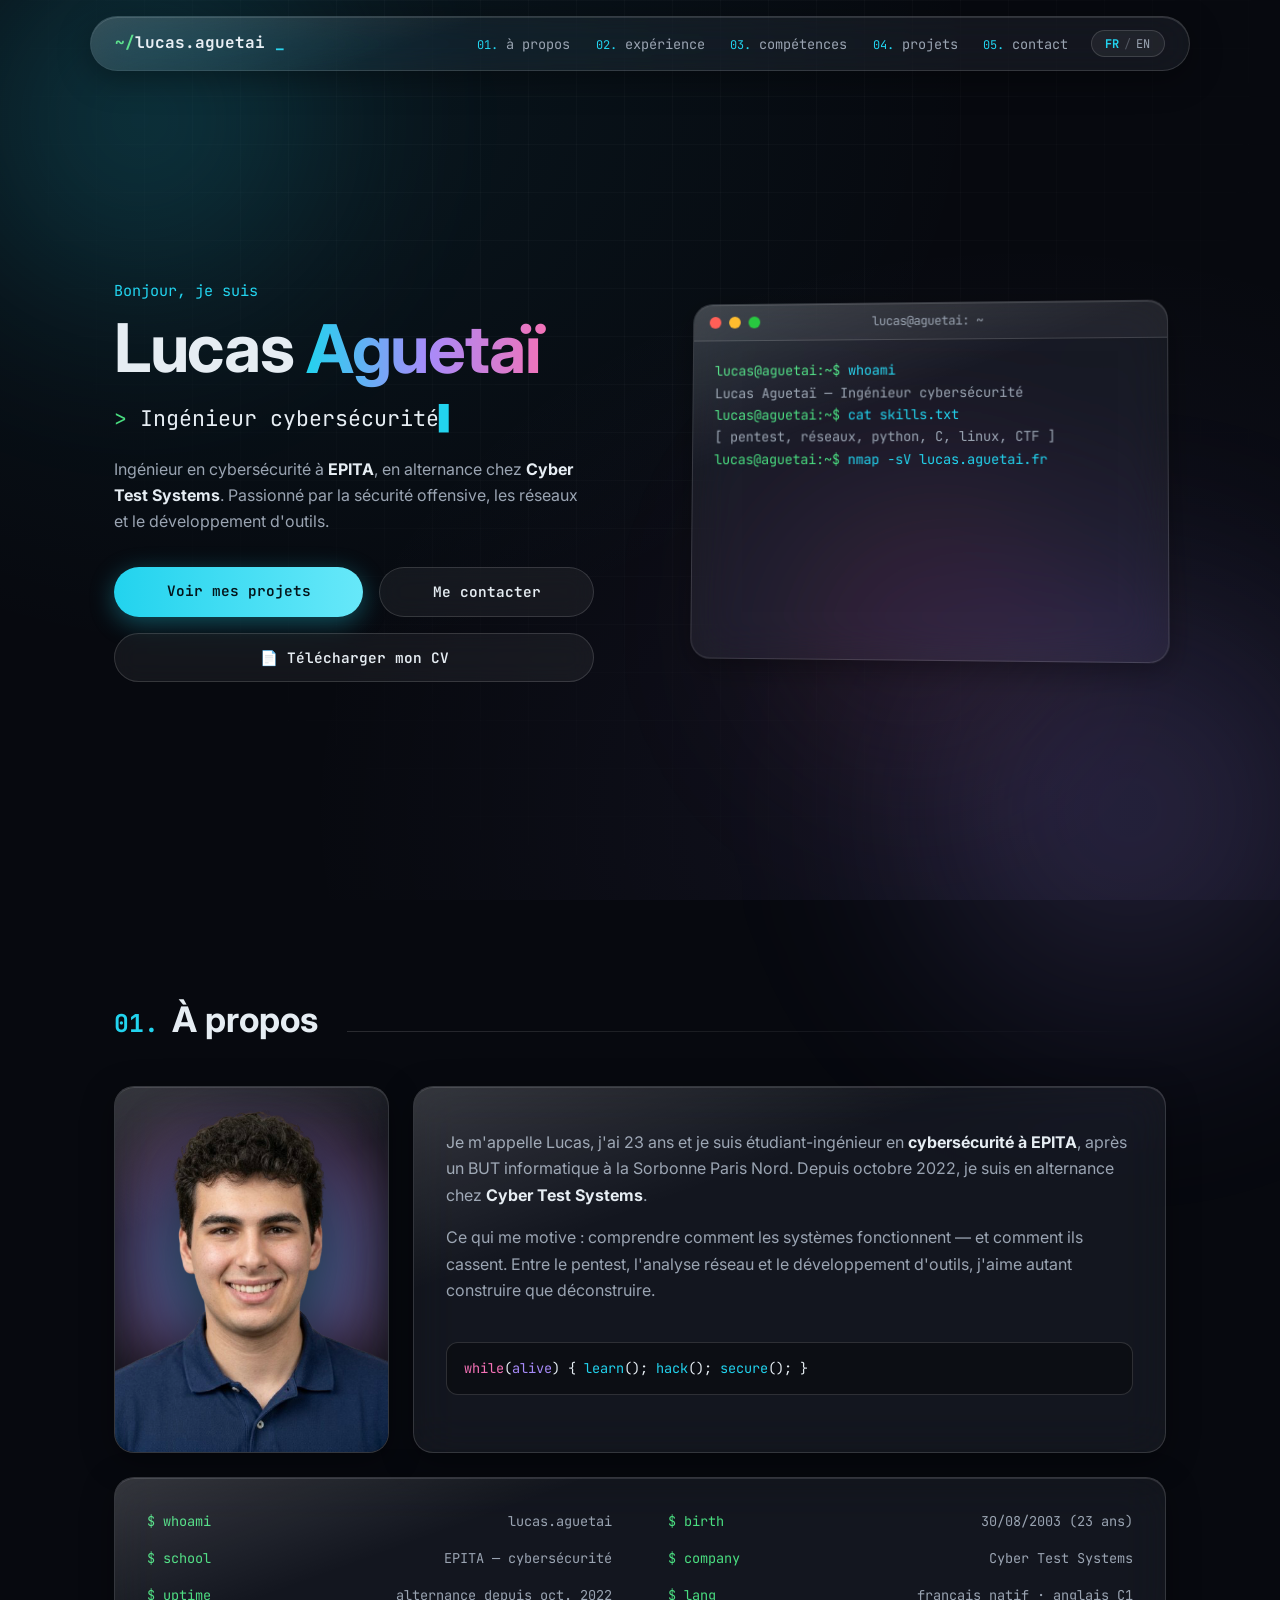
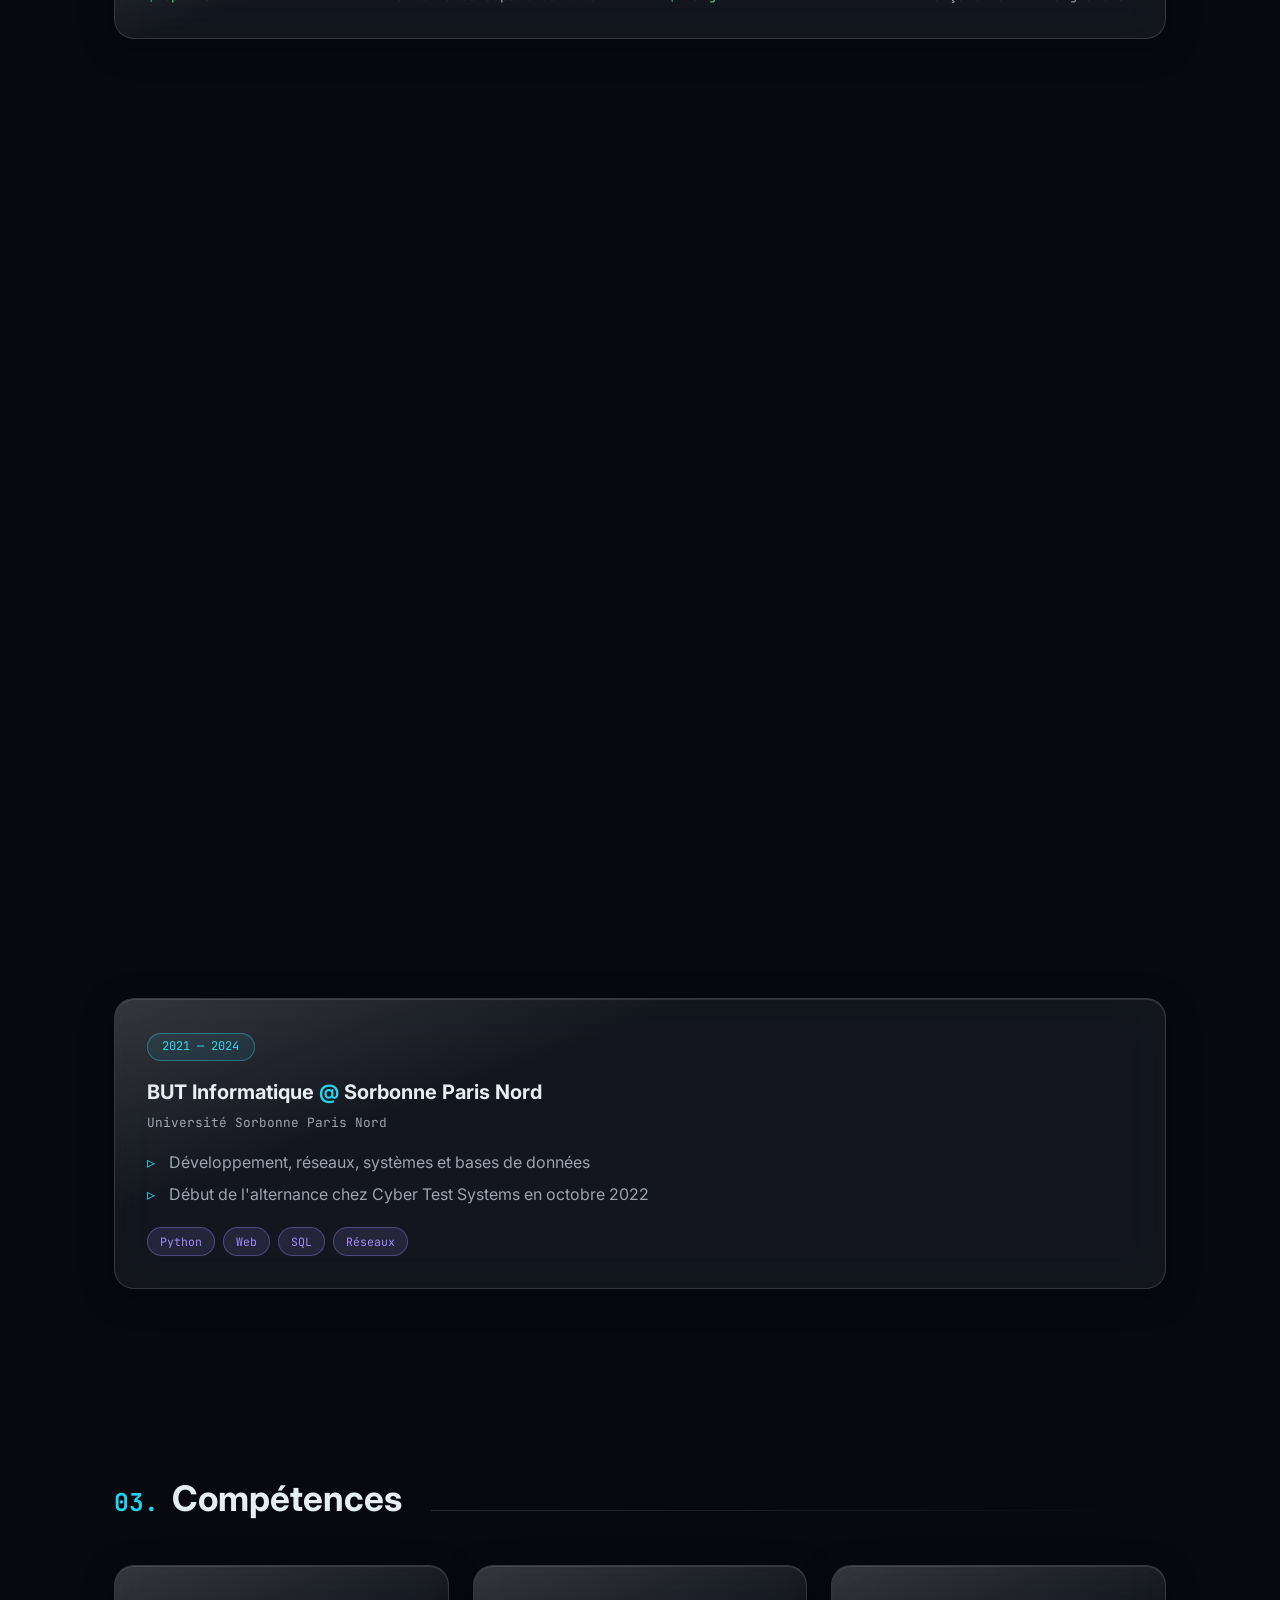
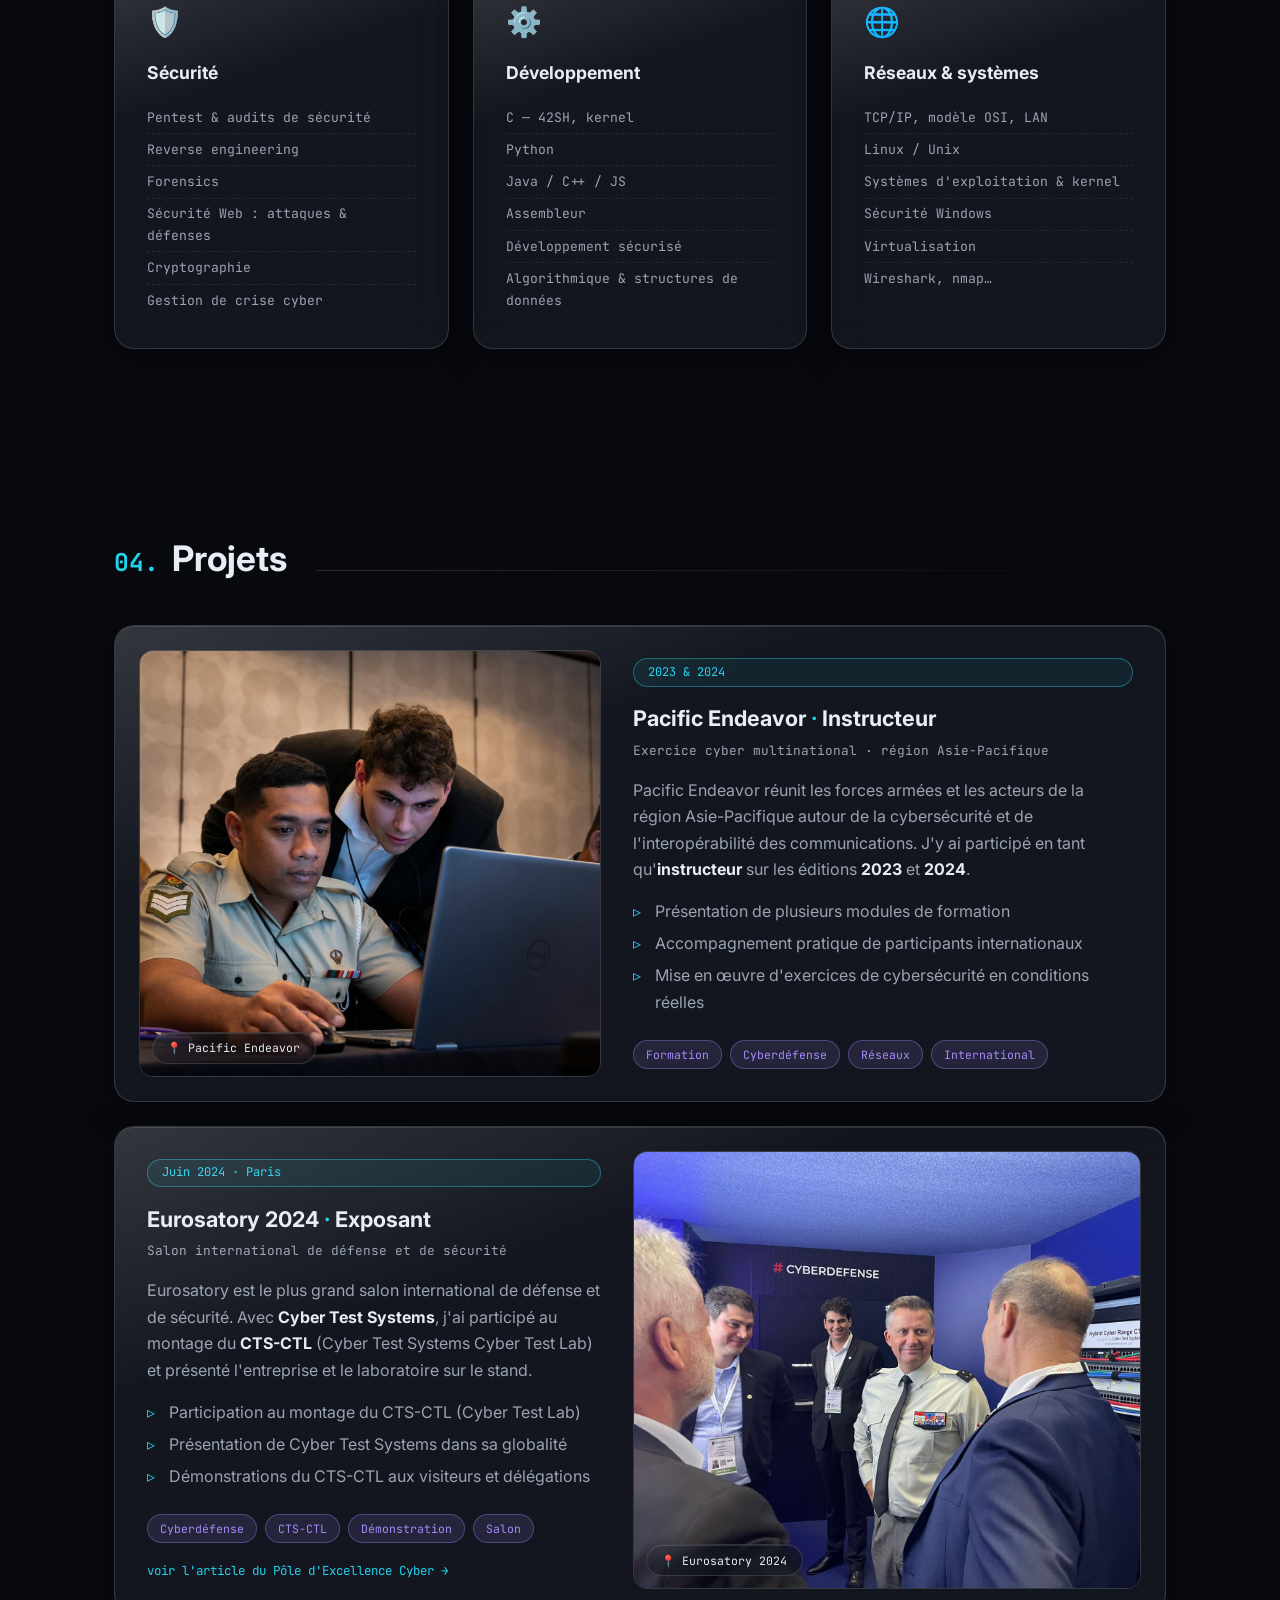
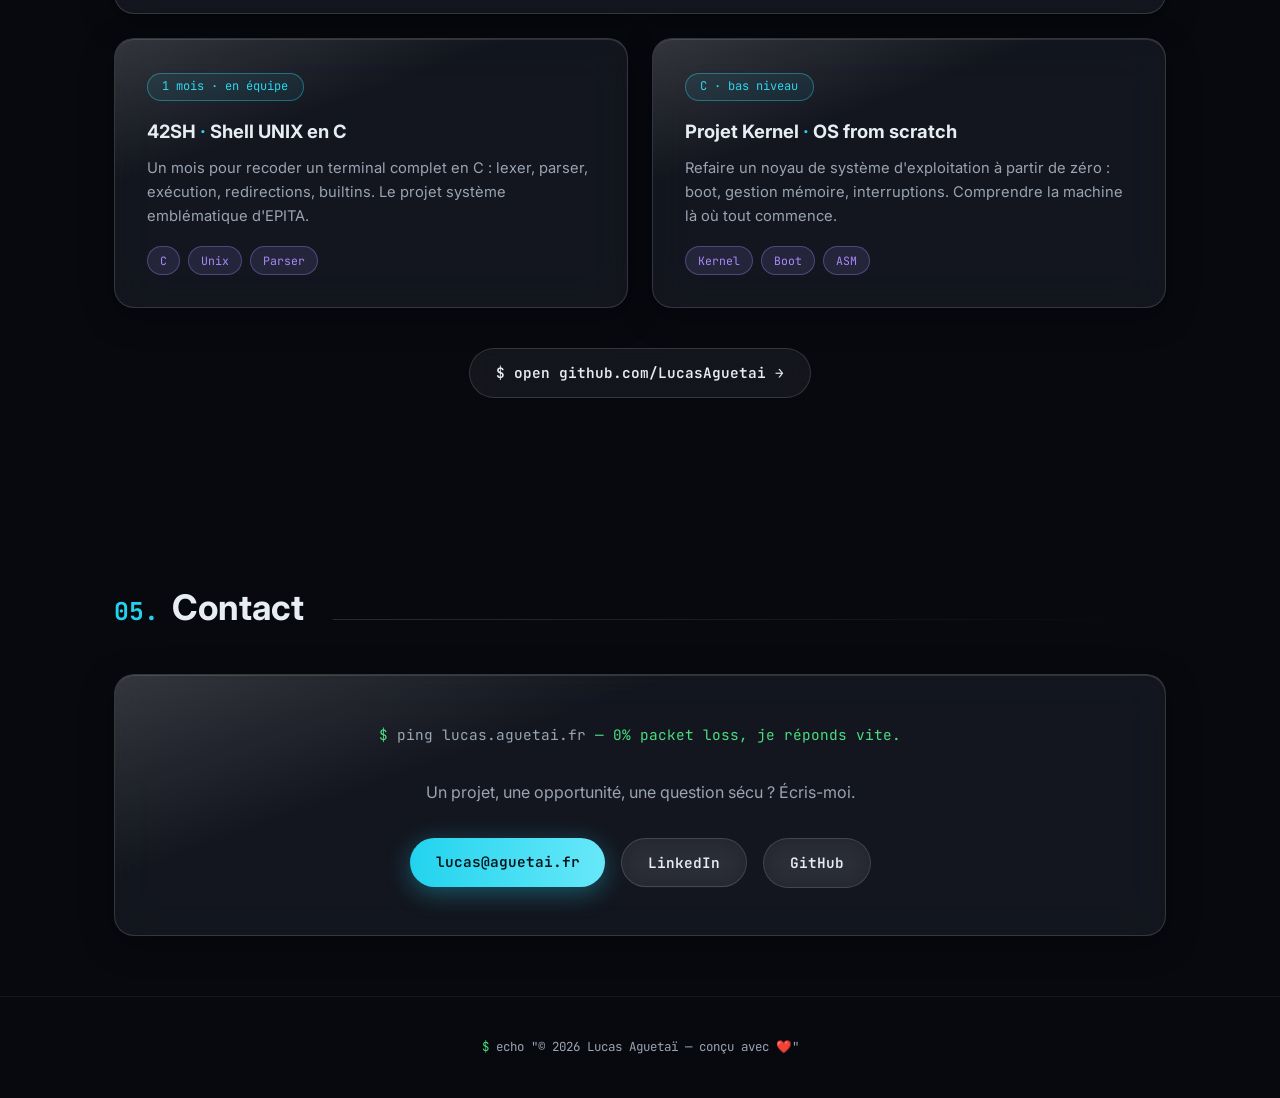
==== index.html @ 57891347 "Footer sans la mention café" ====
<!DOCTYPE html>
<html lang="fr">
<head>
  <meta charset="UTF-8">
  <meta name="viewport" content="width=device-width, initial-scale=1.0">
  <title>Lucas Aguetaï — Ingénieur Cybersécurité</title>
  <meta name="description" content="Portfolio de Lucas Aguetaï, ingénieur en cybersécurité à EPITA, en alternance chez Cyber Test Systems.">
  <link rel="canonical" href="https://lucas.aguetai.fr/">

  <!-- Open Graph (aperçus LinkedIn, WhatsApp, Discord…) -->
  <meta property="og:type" content="website">
  <meta property="og:url" content="https://lucas.aguetai.fr/">
  <meta property="og:title" content="Lucas Aguetaï — Ingénieur Cybersécurité">
  <meta property="og:description" content="Portfolio de Lucas Aguetaï, ingénieur en cybersécurité à EPITA, en alternance chez Cyber Test Systems.">
  <meta property="og:image" content="https://lucas.aguetai.fr/assets/og-image.jpg">
  <meta property="og:image:width" content="1200">
  <meta property="og:image:height" content="630">
  <meta property="og:locale" content="fr_FR">
  <meta property="og:locale:alternate" content="en_US">

  <!-- Twitter Card -->
  <meta name="twitter:card" content="summary_large_image">
  <meta name="twitter:title" content="Lucas Aguetaï — Ingénieur Cybersécurité">
  <meta name="twitter:description" content="Portfolio de Lucas Aguetaï, ingénieur en cybersécurité à EPITA, en alternance chez Cyber Test Systems.">
  <meta name="twitter:image" content="https://lucas.aguetai.fr/assets/og-image.jpg">

  <!-- Données structurées -->
  <script type="application/ld+json">
  {
    "@context": "https://schema.org",
    "@type": "Person",
    "name": "Lucas Aguetaï",
    "url": "https://lucas.aguetai.fr/",
    "image": "https://lucas.aguetai.fr/assets/og-image.jpg",
    "jobTitle": "Apprenti ingénieur cybersécurité",
    "worksFor": { "@type": "Organization", "name": "Cyber Test Systems" },
    "alumniOf": [
      { "@type": "CollegeOrUniversity", "name": "EPITA" },
      { "@type": "CollegeOrUniversity", "name": "Université Sorbonne Paris Nord" }
    ],
    "knowsAbout": ["Cybersécurité", "Pentest", "Réseaux", "Reverse engineering", "Forensics"],
    "knowsLanguage": ["fr", "en"],
    "sameAs": [
      "https://www.linkedin.com/in/lucasaguetai/",
      "https://github.com/LucasAguetai"
    ]
  }
  </script>

  <link rel="preconnect" href="https://fonts.googleapis.com">
  <link rel="preconnect" href="https://fonts.gstatic.com" crossorigin>
  <link href="https://fonts.googleapis.com/css2?family=JetBrains+Mono:ital,wght@0,300;0,400;0,600;0,700;1,400&family=Inter:wght@300;400;500;600;700&display=swap" rel="stylesheet">
  <link rel="stylesheet" href="style.css">
  <link rel="icon" href="data:image/svg+xml,%3Csvg xmlns='http://www.w3.org/2000/svg' viewBox='0 0 100 100'%3E%3Ctext x='50' y='72' font-family='Menlo,Consolas,monospace' font-size='72' font-weight='bold' text-anchor='middle'%3E%3Ctspan fill='%234ade80'%3E%3E%3C/tspan%3E%3Ctspan fill='%2322d3ee'%3E_%3C/tspan%3E%3C/text%3E%3C/svg%3E">
</head>
<body>

  <!-- Fond animé -->
  <div class="bg" aria-hidden="true">
    <div class="blob blob-1"></div>
    <div class="blob blob-2"></div>
    <div class="blob blob-3"></div>
    <div class="grid-overlay"></div>
    <canvas id="matrix-canvas"></canvas>
  </div>

  <!-- Navigation -->
  <nav class="nav glass">
    <a href="#home" class="nav-logo">
      <span class="prompt">~/</span>lucas.aguetai
      <span class="cursor-blink">_</span>
    </a>
    <div class="nav-right">
      <ul class="nav-links">
        <li><a href="#about" data-i18n="nav-about"><span class="nav-index">01.</span> à propos</a></li>
        <li><a href="#experience" data-i18n="nav-exp"><span class="nav-index">02.</span> expérience</a></li>
        <li><a href="#skills" data-i18n="nav-skills"><span class="nav-index">03.</span> compétences</a></li>
        <li><a href="#projects" data-i18n="nav-projects"><span class="nav-index">04.</span> projets</a></li>
        <li><a href="#contact" data-i18n="nav-contact"><span class="nav-index">05.</span> contact</a></li>
      </ul>
      <button class="lang-toggle mono" id="lang-toggle" aria-label="Changer de langue / Switch language">
        <span data-lang="fr" class="active">FR</span><span class="lang-sep">/</span><span data-lang="en">EN</span>
      </button>
      <button class="nav-toggle" aria-label="Menu" aria-expanded="false">
        <span></span><span></span><span></span>
      </button>
    </div>
  </nav>

  <main>
    <!-- ===== HERO ===== -->
    <section id="home" class="hero">
      <div class="hero-content">
        <p class="hero-hello mono" data-i18n="hero-hello">Bonjour, je suis</p>
        <h1 class="hero-name">Lucas <span class="gradient-text">Aguetaï</span></h1>
        <p class="hero-role mono">
          <span class="prompt">&gt;</span> <span id="typed-role"></span><span class="cursor-blink">▊</span>
        </p>
        <p class="hero-desc" data-i18n="hero-desc">
          Ingénieur en cybersécurité à <strong>EPITA</strong>, en alternance chez
          <strong>Cyber Test Systems</strong>. Passionné par la sécurité offensive,
          les réseaux et le développement d'outils.
        </p>
        <div class="hero-actions">
          <a href="#projects" class="btn btn-primary" data-i18n="btn-see-projects">Voir mes projets</a>
          <a href="#contact" class="btn btn-ghost" data-i18n="btn-contact-me">Me contacter</a>
          <a href="assets/CV-Lucas-Aguetai.pdf" download="CV-Lucas-Aguetai.pdf" class="btn btn-ghost" data-i18n="btn-cv">📄 Télécharger mon CV</a>
        </div>
      </div>

      <!-- Terminal -->
      <div class="terminal glass" id="terminal">
        <div class="terminal-header">
          <span class="dot dot-red"></span>
          <span class="dot dot-yellow"></span>
          <span class="dot dot-green"></span>
          <span class="terminal-title mono">lucas@aguetai: ~</span>
        </div>
        <div class="terminal-body mono" id="terminal-body"></div>
      </div>
    </section>

    <!-- ===== À PROPOS ===== -->
    <section id="about" class="section">
      <h2 class="section-title" data-i18n="title-about"><span class="section-index mono">01.</span> À propos</h2>
      <div class="about-grid">
        <div class="glass about-photo">
          <div class="photo-halo" aria-hidden="true"></div>
          <img src="assets/portrait.png" alt="Portrait de Lucas Aguetaï">
        </div>
        <div class="glass card about-text">
          <p data-i18n="about-p1">
            Je m'appelle Lucas, j'ai <span id="age-inline"></span> ans et je suis étudiant-ingénieur en
            <strong>cybersécurité à EPITA</strong>, après un BUT informatique à la
            Sorbonne Paris Nord. Depuis octobre 2022, je suis en alternance chez
            <strong>Cyber Test Systems</strong>.
          </p>
          <p data-i18n="about-p2">
            Ce qui me motive : comprendre comment les systèmes fonctionnent — et
            comment ils cassent. Entre le pentest, l'analyse réseau et le
            développement d'outils, j'aime autant construire que déconstruire.
          </p>
          <p class="mono about-code">
            <span class="code-kw">while</span>(<span class="code-lit">alive</span>) { <span class="code-fn">learn</span>(); <span class="code-fn">hack</span>(); <span class="code-fn">secure</span>(); }
          </p>
        </div>
        <div class="glass card about-facts mono">
          <div class="fact"><span class="fact-key">$ whoami</span><span class="fact-val">lucas.aguetai</span></div>
          <div class="fact"><span class="fact-key">$ birth</span><span class="fact-val" data-i18n="fact-birth">30/08/2003 (<span id="age"></span> ans)</span></div>
          <div class="fact"><span class="fact-key">$ school</span><span class="fact-val" data-i18n="fact-school">EPITA — cybersécurité</span></div>
          <div class="fact"><span class="fact-key">$ company</span><span class="fact-val">Cyber Test Systems</span></div>
          <div class="fact"><span class="fact-key">$ uptime</span><span class="fact-val" data-i18n="fact-uptime">alternance depuis oct. 2022</span></div>
          <div class="fact"><span class="fact-key">$ lang</span><span class="fact-val" data-i18n="fact-lang">français natif · anglais C1</span></div>
        </div>
      </div>
    </section>

    <!-- ===== EXPÉRIENCE ===== -->
    <section id="experience" class="section">
      <h2 class="section-title" data-i18n="title-exp"><span class="section-index mono">02.</span> Expérience</h2>
      <div class="timeline">
        <div class="timeline-item glass card">
          <div class="timeline-badge mono" data-i18n="cts-badge">2022 — aujourd'hui</div>
          <h3 data-i18n="cts-title">Apprenti ingénieur cybersécurité <span class="at">@</span> Cyber Test Systems</h3>
          <p class="timeline-sub mono" data-i18n="cts-sub">Alternance · depuis octobre 2022</p>
          <p class="mono redacted" data-i18n="cts-redacted">
            <span class="prompt">$</span> cat missions.txt<br>
            <span class="redacted-out">cat: missions.txt: Permission denied — 🔒 confidentiel</span>
          </p>
        </div>
        <div class="timeline-item glass card">
          <div class="timeline-badge mono" data-i18n="epita-badge">2024 — aujourd'hui</div>
          <h3 data-i18n="epita-title">Cycle ingénieur cybersécurité <span class="at">@</span> EPITA</h3>
          <p class="timeline-sub mono" data-i18n="epita-sub">École d'ingénieurs en informatique · Paris</p>
          <ul class="timeline-list" data-i18n="epita-list">
            <li>Sécurité offensive : pentest, techniques d'attaque, reverse engineering, forensics</li>
            <li>Sécurité défensive : développement sécurisé, sécurité Web, normes &amp; gestion de crise cyber</li>
            <li>Cryptologie, IA pour la cybersécurité, réseaux &amp; systèmes</li>
            <li>Gros projets système en C : 42SH (shell complet), kernel</li>
          </ul>
          <div class="tags mono" data-i18n="epita-tags">
            <span class="tag">Pentest</span><span class="tag">Reverse</span><span class="tag">Kernel</span><span class="tag">Crypto</span>
          </div>
        </div>
        <div class="timeline-item glass card">
          <div class="timeline-badge mono">2021 — 2024</div>
          <h3 data-i18n="but-title">BUT Informatique <span class="at">@</span> Sorbonne Paris Nord</h3>
          <p class="timeline-sub mono" data-i18n="but-sub">Université Sorbonne Paris Nord</p>
          <ul class="timeline-list" data-i18n="but-list">
            <li>Développement, réseaux, systèmes et bases de données</li>
            <li>Début de l'alternance chez Cyber Test Systems en octobre 2022</li>
          </ul>
          <div class="tags mono" data-i18n="but-tags">
            <span class="tag">Python</span><span class="tag">Web</span><span class="tag">SQL</span><span class="tag">Réseaux</span>
          </div>
        </div>
      </div>
    </section>

    <!-- ===== COMPÉTENCES ===== -->
    <section id="skills" class="section">
      <h2 class="section-title" data-i18n="title-skills"><span class="section-index mono">03.</span> Compétences</h2>
      <div class="skills-grid">
        <div class="glass card skill-card">
          <div class="skill-icon">🛡️</div>
          <h3 data-i18n="skill1-title">Sécurité</h3>
          <ul class="mono skill-list" data-i18n="skill1-list">
            <li>Pentest &amp; audits de sécurité</li>
            <li>Reverse engineering</li>
            <li>Forensics</li>
            <li>Sécurité Web : attaques &amp; défenses</li>
            <li>Cryptographie</li>
            <li>Gestion de crise cyber</li>
          </ul>
        </div>
        <div class="glass card skill-card">
          <div class="skill-icon">⚙️</div>
          <h3 data-i18n="skill2-title">Développement</h3>
          <ul class="mono skill-list" data-i18n="skill2-list">
            <li>C — 42SH, kernel</li>
            <li>Python</li>
            <li>Java / C++ / JS</li>
            <li>Assembleur</li>
            <li>Développement sécurisé</li>
            <li>Algorithmique &amp; structures de données</li>
          </ul>
        </div>
        <div class="glass card skill-card">
          <div class="skill-icon">🌐</div>
          <h3 data-i18n="skill3-title">Réseaux &amp; systèmes</h3>
          <ul class="mono skill-list" data-i18n="skill3-list">
            <li>TCP/IP, modèle OSI, LAN</li>
            <li>Linux / Unix</li>
            <li>Systèmes d'exploitation &amp; kernel</li>
            <li>Sécurité Windows</li>
            <li>Virtualisation</li>
            <li>Wireshark, nmap…</li>
          </ul>
        </div>
      </div>
    </section>

    <!-- ===== PROJETS ===== -->
    <section id="projects" class="section">
      <h2 class="section-title" data-i18n="title-projects"><span class="section-index mono">04.</span> Projets</h2>
      <div class="glass pe-card">
        <div class="pe-image">
          <img src="assets/pacific-endeavor.jpg" alt="Lucas Aguetaï accompagnant un participant lors de Pacific Endeavor" loading="lazy">
          <span class="pe-caption mono glass">📍 Pacific Endeavor</span>
        </div>
        <div class="pe-content">
          <div class="timeline-badge mono">2023 &amp; 2024</div>
          <h3 data-i18n="pe-title">Pacific Endeavor <span class="at">·</span> Instructeur</h3>
          <p class="timeline-sub mono" data-i18n="pe-sub">Exercice cyber multinational · région Asie-Pacifique</p>
          <p class="pe-desc" data-i18n="pe-desc">
            Pacific Endeavor réunit les forces armées et les acteurs de la région
            Asie-Pacifique autour de la cybersécurité et de l'interopérabilité des
            communications. J'y ai participé en tant qu'<strong>instructeur</strong>
            sur les éditions <strong>2023</strong> et <strong>2024</strong>.
          </p>
          <ul class="timeline-list" data-i18n="pe-list">
            <li>Présentation de plusieurs modules de formation</li>
            <li>Accompagnement pratique de participants internationaux</li>
            <li>Mise en œuvre d'exercices de cybersécurité en conditions réelles</li>
          </ul>
          <div class="tags mono" data-i18n="pe-tags">
            <span class="tag">Formation</span><span class="tag">Cyberdéfense</span><span class="tag">Réseaux</span><span class="tag">International</span>
          </div>
        </div>
      </div>
      <div class="glass pe-card pe-flip">
        <div class="pe-image">
          <img src="assets/eurosatory.jpg" alt="Lucas Aguetaï sur le stand Cyber Test Systems à Eurosatory 2024" loading="lazy">
          <span class="pe-caption mono glass">📍 Eurosatory 2024</span>
        </div>
        <div class="pe-content">
          <div class="timeline-badge mono" data-i18n="eu-badge">Juin 2024 · Paris</div>
          <h3 data-i18n="eu-title">Eurosatory 2024 <span class="at">·</span> Exposant</h3>
          <p class="timeline-sub mono" data-i18n="eu-sub">Salon international de défense et de sécurité</p>
          <p class="pe-desc" data-i18n="eu-desc">
            Eurosatory est le plus grand salon international de défense et de
            sécurité. Avec <strong>Cyber Test Systems</strong>, j'ai participé au
            montage du <strong>CTS-CTL</strong> (Cyber Test Systems Cyber Test Lab) et présenté
            l'entreprise et le laboratoire sur le stand.
          </p>
          <ul class="timeline-list" data-i18n="eu-list">
            <li>Participation au montage du CTS-CTL (Cyber Test Lab)</li>
            <li>Présentation de Cyber Test Systems dans sa globalité</li>
            <li>Démonstrations du CTS-CTL aux visiteurs et délégations</li>
          </ul>
          <div class="tags mono" data-i18n="eu-tags">
            <span class="tag">Cyberdéfense</span><span class="tag">CTS-CTL</span><span class="tag">Démonstration</span><span class="tag">Salon</span>
          </div>
          <a class="pe-link mono" href="https://www.pole-excellence-cyber.org/evenements/eurosatory-le-vae-2s-arnaud-coustillere-aux-cotes-de-dci/" target="_blank" rel="noopener" data-i18n="eu-link">voir l'article du Pôle d'Excellence Cyber →</a>
        </div>
      </div>
      <div class="mini-projects">
        <div class="glass card mini-project">
          <div class="timeline-badge mono" data-i18n="p42-badge">1 mois · en équipe</div>
          <h3 data-i18n="p42-title">42SH <span class="at">·</span> Shell UNIX en C</h3>
          <p data-i18n="p42-desc">
            Un mois pour recoder un terminal complet en C : lexer, parser,
            exécution, redirections, builtins. Le projet système emblématique
            d'EPITA.
          </p>
          <div class="tags mono">
            <span class="tag">C</span><span class="tag">Unix</span><span class="tag">Parser</span>
          </div>
        </div>
        <div class="glass card mini-project">
          <div class="timeline-badge mono" data-i18n="pk-badge">C · bas niveau</div>
          <h3 data-i18n="pk-title">Projet Kernel <span class="at">·</span> OS from scratch</h3>
          <p data-i18n="pk-desc">
            Refaire un noyau de système d'exploitation à partir de zéro : boot,
            gestion mémoire, interruptions. Comprendre la machine là où tout
            commence.
          </p>
          <div class="tags mono">
            <span class="tag">Kernel</span><span class="tag">Boot</span><span class="tag">ASM</span>
          </div>
        </div>
      </div>
      <p class="projects-more">
        <a href="https://github.com/LucasAguetai" target="_blank" rel="noopener" class="btn btn-ghost mono">$ open github.com/LucasAguetai →</a>
      </p>
    </section>

    <!-- ===== CONTACT ===== -->
    <section id="contact" class="section section-contact">
      <h2 class="section-title" data-i18n="title-contact"><span class="section-index mono">05.</span> Contact</h2>
      <div class="glass card contact-card">
        <p class="mono contact-cmd" data-i18n="contact-cmd"><span class="prompt">$</span> ping lucas.aguetai.fr <span class="status-ok">— 0% packet loss, je réponds vite.</span></p>
        <p data-i18n="contact-p">Un projet, une opportunité, une question sécu ? Écris-moi.</p>
        <div class="contact-actions">
          <a class="btn btn-primary" href="mailto:lucas@aguetai.fr">lucas@aguetai.fr</a>
          <a class="btn btn-ghost" href="https://www.linkedin.com/in/lucasaguetai/" target="_blank" rel="noopener">LinkedIn</a>
          <a class="btn btn-ghost" href="https://github.com/LucasAguetai" target="_blank" rel="noopener">GitHub</a>
        </div>
      </div>
    </section>
  </main>

  <footer class="footer mono">
    <p data-i18n="footer-line"><span class="prompt">$</span> echo "© <span id="year"></span> Lucas Aguetaï — conçu avec ❤️"</p>
  </footer>

  <script src="script.js"></script>
  <script data-goatcounter="https://aguetai.goatcounter.com/count" async src="//gc.zgo.at/count.js"></script>
</body>
</html>
---- style.css ----
/* ============ VARIABLES & RESET ============ */
:root {
  --bg: #07090f;
  --bg-2: #0b0e18;
  --text: #e6edf3;
  --text-dim: #9aa4b2;
  --cyan: #22d3ee;
  --violet: #a78bfa;
  --magenta: #f472b6;
  --green: #4ade80;
  --glass-bg: rgba(255, 255, 255, 0.055);
  --glass-bg-strong: rgba(255, 255, 255, 0.09);
  --glass-border: rgba(255, 255, 255, 0.14);
  --glass-highlight: rgba(255, 255, 255, 0.35);
  --radius: 20px;
  --font-mono: "JetBrains Mono", ui-monospace, monospace;
  --font-sans: "Inter", -apple-system, BlinkMacSystemFont, sans-serif;
}

* { margin: 0; padding: 0; box-sizing: border-box; }

html { scroll-behavior: smooth; }

body {
  background: var(--bg);
  color: var(--text);
  font-family: var(--font-sans);
  line-height: 1.65;
  overflow-x: hidden;
}

.mono { font-family: var(--font-mono); }
.prompt { color: var(--green); }

::selection { background: rgba(34, 211, 238, 0.35); }

/* ============ FOND ANIMÉ ============ */
.bg {
  position: fixed;
  inset: 0;
  z-index: -1;
  background:
    radial-gradient(ellipse at 20% 10%, rgba(34, 211, 238, 0.07), transparent 50%),
    radial-gradient(ellipse at 80% 90%, rgba(167, 139, 250, 0.07), transparent 50%),
    var(--bg);
}

.blob {
  position: absolute;
  border-radius: 50%;
  filter: blur(90px);
  opacity: 0.5;
  animation: drift 24s ease-in-out infinite alternate;
}
.blob-1 {
  width: 520px; height: 520px;
  top: -140px; left: -120px;
  background: radial-gradient(circle, rgba(34, 211, 238, 0.45), transparent 70%);
}
.blob-2 {
  width: 620px; height: 620px;
  bottom: -220px; right: -160px;
  background: radial-gradient(circle, rgba(167, 139, 250, 0.4), transparent 70%);
  animation-delay: -8s;
}
.blob-3 {
  width: 420px; height: 420px;
  top: 45%; left: 55%;
  background: radial-gradient(circle, rgba(244, 114, 182, 0.28), transparent 70%);
  animation-delay: -16s;
}

@keyframes drift {
  0%   { transform: translate(0, 0) scale(1); }
  50%  { transform: translate(60px, -50px) scale(1.12); }
  100% { transform: translate(-50px, 60px) scale(0.95); }
}

.grid-overlay {
  position: absolute;
  inset: 0;
  background-image:
    linear-gradient(rgba(255, 255, 255, 0.025) 1px, transparent 1px),
    linear-gradient(90deg, rgba(255, 255, 255, 0.025) 1px, transparent 1px);
  background-size: 48px 48px;
  mask-image: radial-gradient(ellipse at 50% 0%, black 30%, transparent 80%);
}

#matrix-canvas {
  position: absolute;
  inset: 0;
  width: 100%;
  height: 100%;
  opacity: 0.14;
}

/* ============ LIQUID GLASS ============ */
.glass {
  position: relative;
  background: var(--glass-bg);
  backdrop-filter: blur(22px) saturate(1.6);
  -webkit-backdrop-filter: blur(22px) saturate(1.6);
  border: 1px solid var(--glass-border);
  border-radius: var(--radius);
  box-shadow:
    0 8px 32px rgba(0, 0, 0, 0.35),
    inset 0 1px 0 rgba(255, 255, 255, 0.12);
}
/* reflet spéculaire en haut, façon liquid glass */
.glass::before {
  content: "";
  position: absolute;
  inset: 0;
  border-radius: inherit;
  background: linear-gradient(160deg, rgba(255, 255, 255, 0.14) 0%, transparent 32%);
  pointer-events: none;
}

.card { padding: 2rem; }

/* ============ NAVIGATION ============ */
.nav {
  position: fixed;
  top: 16px;
  left: 50%;
  transform: translateX(-50%);
  width: min(1100px, calc(100% - 32px));
  display: flex;
  align-items: center;
  justify-content: space-between;
  padding: 0.8rem 1.5rem;
  z-index: 100;
  border-radius: 999px;
}

.nav-logo {
  font-family: var(--font-mono);
  font-weight: 700;
  color: var(--text);
  text-decoration: none;
  font-size: 1rem;
}

.nav-right {
  display: flex;
  align-items: center;
  gap: 1.4rem;
}

.nav-links {
  display: flex;
  gap: 1.6rem;
  list-style: none;
}

.lang-toggle {
  display: flex;
  align-items: center;
  gap: 5px;
  background: var(--glass-bg);
  border: 1px solid var(--glass-border);
  border-radius: 999px;
  padding: 0.3rem 0.85rem;
  cursor: pointer;
  color: var(--text-dim);
  font-family: var(--font-mono);
  font-size: 0.75rem;
  transition: border-color 0.2s, background 0.2s;
}
.lang-toggle:hover { border-color: var(--cyan); background: var(--glass-bg-strong); }
.lang-toggle .active { color: var(--cyan); font-weight: 700; }
.lang-sep { opacity: 0.4; }
.nav-links a {
  font-family: var(--font-mono);
  font-size: 0.85rem;
  color: var(--text-dim);
  text-decoration: none;
  transition: color 0.2s;
}
.nav-links a:hover { color: var(--cyan); }
.nav-index { color: var(--cyan); font-size: 0.75rem; }

.nav-toggle {
  display: none;
  flex-direction: column;
  gap: 5px;
  background: none;
  border: none;
  cursor: pointer;
  padding: 6px;
}
.nav-toggle span {
  width: 22px; height: 2px;
  background: var(--text);
  border-radius: 2px;
  transition: transform 0.25s, opacity 0.25s;
}

.cursor-blink { animation: blink 1.1s steps(1) infinite; color: var(--cyan); }
@keyframes blink { 50% { opacity: 0; } }

/* ============ HERO ============ */
.hero {
  min-height: 100vh;
  display: grid;
  grid-template-columns: 1.1fr 1fr;
  gap: 3rem;
  align-items: center;
  max-width: 1100px;
  margin: 0 auto;
  padding: 120px 24px 60px;
}

.hero-hello { color: var(--cyan); margin-bottom: 0.6rem; font-size: 0.95rem; }

.hero-name {
  font-size: clamp(2.6rem, 6vw, 4.2rem);
  font-weight: 700;
  letter-spacing: -0.02em;
  line-height: 1.08;
}

.gradient-text {
  background: linear-gradient(90deg, var(--cyan), var(--violet), var(--magenta));
  -webkit-background-clip: text;
  background-clip: text;
  color: transparent;
  /* le tréma du ï déborde de la boîte du texte : on élargit la zone peinte */
  padding: 0.1em 0.12em 0 0;
  margin: -0.1em -0.12em 0 0;
}

.hero-role {
  margin: 1rem 0 1.2rem;
  font-size: clamp(1rem, 2.4vw, 1.35rem);
  color: var(--text);
  min-height: 1.6em;
}

.hero-desc {
  color: var(--text-dim);
  max-width: 480px;
  margin-bottom: 2rem;
}
.hero-desc strong { color: var(--text); }

.hero-actions { display: flex; gap: 1rem; flex-wrap: wrap; max-width: 480px; }
.hero-actions .btn { flex: 1 1 auto; text-align: center; white-space: nowrap; }

.btn {
  display: inline-block;
  padding: 0.75rem 1.6rem;
  border-radius: 999px;
  font-family: var(--font-mono);
  font-size: 0.9rem;
  font-weight: 600;
  text-decoration: none;
  transition: transform 0.2s, box-shadow 0.2s, background 0.2s;
}
.btn:hover { transform: translateY(-2px); }

.btn-primary {
  color: #04141a;
  background: linear-gradient(90deg, var(--cyan), #67e8f9);
  box-shadow: 0 6px 24px rgba(34, 211, 238, 0.35);
}
.btn-primary:hover { box-shadow: 0 10px 32px rgba(34, 211, 238, 0.5); }

.btn-ghost {
  color: var(--text);
  background: var(--glass-bg);
  border: 1px solid var(--glass-border);
  backdrop-filter: blur(12px);
  -webkit-backdrop-filter: blur(12px);
}
.btn-ghost:hover { background: var(--glass-bg-strong); border-color: var(--cyan); }

/* ============ TERMINAL ============ */
.terminal {
  overflow: hidden;
  font-size: 0.85rem;
  transform: perspective(1200px) rotateY(-4deg) rotateX(2deg);
  transition: transform 0.4s ease;
}
.terminal:hover { transform: perspective(1200px) rotateY(0deg) rotateX(0deg); }

.terminal-header {
  position: relative;
  display: flex;
  align-items: center;
  gap: 8px;
  padding: 12px 16px;
  background: rgba(255, 255, 255, 0.05);
  border-bottom: 1px solid var(--glass-border);
}
.dot { width: 12px; height: 12px; border-radius: 50%; }
.dot-red { background: #ff5f57; }
.dot-yellow { background: #febc2e; }
.dot-green { background: #28c840; }
.terminal-title {
  position: absolute;
  left: 50%;
  transform: translateX(-50%);
  color: var(--text-dim);
  font-size: 0.78rem;
}

.terminal-body {
  padding: 1.2rem 1.4rem 1.6rem;
  min-height: 320px;
  color: var(--text);
  white-space: pre-wrap;
  word-break: break-word;
}
.terminal-body .t-prompt { color: var(--green); }
.terminal-body .t-cmd { color: var(--cyan); }
.terminal-body .t-out { color: var(--text-dim); }
.terminal-body .t-accent { color: var(--magenta); }

/* ============ SECTIONS ============ */
.section {
  max-width: 1100px;
  margin: 0 auto;
  padding: 90px 24px;
}

.section-title {
  font-size: clamp(1.6rem, 3.5vw, 2.2rem);
  font-weight: 700;
  margin-bottom: 2.4rem;
  display: flex;
  align-items: baseline;
  gap: 0.8rem;
}
.section-title::after {
  content: "";
  flex: 1;
  height: 1px;
  background: linear-gradient(90deg, var(--glass-border), transparent);
  margin-left: 1rem;
}
.section-index { color: var(--cyan); font-size: 0.7em; }

/* fade-in au scroll */
.reveal {
  opacity: 0;
  transform: translateY(28px);
  transition: opacity 0.7s ease, transform 0.7s ease;
}
.reveal.visible { opacity: 1; transform: none; }

/* ============ À PROPOS ============ */
.about-grid {
  display: grid;
  grid-template-columns: 0.62fr 1.7fr;
  gap: 1.5rem;
}

.about-photo {
  position: relative;
  overflow: hidden;
  display: flex;
  align-items: flex-end;
  justify-content: center;
  width: 100%;
}
.photo-halo {
  position: absolute;
  inset: 8% 2% 0;
  background: radial-gradient(circle at 50% 42%,
    rgba(34, 211, 238, 0.55),
    rgba(167, 139, 250, 0.45) 45%,
    rgba(244, 114, 182, 0.2) 62%,
    transparent 75%);
  filter: blur(28px);
}
.about-photo img {
  position: relative;
  display: block;
  width: 100%;
  margin-top: auto;
  filter: drop-shadow(0 14px 30px rgba(0, 0, 0, 0.55));
}
.about-text { display: flex; flex-direction: column; justify-content: center; }
.about-text p { margin-bottom: 1rem; color: var(--text-dim); }
.about-text strong { color: var(--text); }
.about-code {
  margin-top: 1.4rem;
  padding: 0.9rem 1.1rem;
  background: rgba(0, 0, 0, 0.35);
  border-radius: 12px;
  border: 1px solid var(--glass-border);
  font-size: 0.85rem;
  color: var(--text) !important;
}
.code-kw { color: var(--magenta); }
.code-lit { color: var(--violet); }
.code-fn { color: var(--cyan); }

.about-facts {
  grid-column: 1 / -1;
  font-size: 0.85rem;
  display: grid;
  grid-template-columns: 1fr 1fr;
  column-gap: 3.5rem;
  row-gap: 0.9rem;
  align-content: center;
}
.fact { display: flex; justify-content: space-between; gap: 1rem; flex-wrap: wrap; }
.fact-key { color: var(--green); white-space: nowrap; }
.fact-val { color: var(--text-dim); text-align: right; }
.status-ok { color: var(--green); }

/* ============ EXPÉRIENCE ============ */
.timeline { display: flex; flex-direction: column; gap: 1.5rem; }

.timeline-item { transition: transform 0.25s, border-color 0.25s; }
.timeline-item:hover { transform: translateY(-4px); border-color: rgba(34, 211, 238, 0.4); }

.timeline-badge {
  display: inline-block;
  font-size: 0.75rem;
  color: var(--cyan);
  border: 1px solid rgba(34, 211, 238, 0.4);
  background: rgba(34, 211, 238, 0.08);
  border-radius: 999px;
  padding: 0.2rem 0.9rem;
  margin-bottom: 0.9rem;
}

.timeline-item h3 { font-size: 1.25rem; margin-bottom: 0.2rem; }
.at { color: var(--cyan); }
.timeline-sub { color: var(--text-dim); font-size: 0.8rem; margin-bottom: 1rem; }

.timeline-list { list-style: none; margin-bottom: 1.2rem; }
.timeline-list li {
  color: var(--text-dim);
  padding-left: 1.4rem;
  position: relative;
  margin-bottom: 0.35rem;
}
.timeline-list li::before {
  content: "▹";
  position: absolute;
  left: 0;
  color: var(--cyan);
}

.redacted {
  font-size: 0.82rem;
  margin-bottom: 1.2rem;
  padding: 0.8rem 1rem;
  background: rgba(0, 0, 0, 0.35);
  border: 1px solid var(--glass-border);
  border-radius: 12px;
  line-height: 1.9;
}
.redacted-out { color: var(--text-dim); }

.tags { display: flex; gap: 0.5rem; flex-wrap: wrap; }
.tag {
  font-size: 0.72rem;
  padding: 0.25rem 0.75rem;
  border-radius: 999px;
  background: rgba(167, 139, 250, 0.12);
  border: 1px solid rgba(167, 139, 250, 0.35);
  color: var(--violet);
}

/* ============ COMPÉTENCES ============ */
.skills-grid {
  display: grid;
  grid-template-columns: repeat(3, 1fr);
  gap: 1.5rem;
}
.skill-card { text-align: left; transition: transform 0.25s, border-color 0.25s; }
.skill-card:hover { transform: translateY(-4px); border-color: rgba(167, 139, 250, 0.45); }
.skill-icon { font-size: 1.8rem; margin-bottom: 0.8rem; }
.skill-card h3 { margin-bottom: 0.9rem; font-size: 1.1rem; }
.skill-list { list-style: none; font-size: 0.82rem; }
.skill-list li {
  color: var(--text-dim);
  padding: 0.3rem 0;
  border-bottom: 1px dashed rgba(255, 255, 255, 0.08);
}
.skill-list li:last-child { border-bottom: none; }

/* ============ PROJETS — PACIFIC ENDEAVOR ============ */
.pe-card {
  display: grid;
  grid-template-columns: 1fr 1.1fr;
  gap: 2rem;
  padding: 1.5rem;
  align-items: stretch;
  transition: transform 0.25s, border-color 0.25s;
}
.pe-card:hover { border-color: rgba(34, 211, 238, 0.4); }

.pe-image {
  position: relative;
  border-radius: 14px;
  overflow: hidden;
  border: 1px solid var(--glass-border);
  min-height: 280px;
}
.pe-image img {
  position: absolute;
  inset: 0;
  width: 100%;
  height: 100%;
  object-fit: cover;
  display: block;
  transition: transform 0.5s ease;
}
.pe-card:hover .pe-image img { transform: scale(1.04); }

.pe-caption {
  position: absolute;
  bottom: 12px;
  left: 12px;
  font-size: 0.72rem;
  padding: 0.35rem 0.9rem;
  border-radius: 999px;
  color: var(--text);
  background: rgba(10, 13, 20, 0.55);
}

/* variante image à droite + espacement entre cartes featured */
.pe-card + .pe-card { margin-top: 1.5rem; }
.pe-flip .pe-image { order: 2; }
.pe-flip .pe-content { padding: 0.5rem 0 0.5rem 0.5rem; }

.pe-link {
  display: inline-block;
  margin-top: 1.1rem;
  font-size: 0.78rem;
  color: var(--cyan);
  text-decoration: none;
  transition: opacity 0.2s;
}
.pe-link:hover { opacity: 0.75; }

.pe-content { padding: 0.5rem 0.5rem 0.5rem 0; display: flex; flex-direction: column; }
.pe-content h3 { font-size: 1.35rem; margin-bottom: 0.2rem; }
.pe-desc { color: var(--text-dim); margin-bottom: 1rem; }
.pe-desc strong { color: var(--text); }

.mini-projects {
  display: grid;
  grid-template-columns: repeat(2, 1fr);
  gap: 1.5rem;
  margin-top: 1.5rem;
}
.mini-project { transition: transform 0.25s, border-color 0.25s; }
.mini-project:hover { transform: translateY(-4px); border-color: rgba(167, 139, 250, 0.45); }
.mini-project h3 { font-size: 1.15rem; margin-bottom: 0.6rem; }
.mini-project p { color: var(--text-dim); font-size: 0.92rem; margin-bottom: 1.1rem; }

.projects-more { text-align: center; margin-top: 2.5rem; }

/* ============ CONTACT ============ */
.section-contact { padding-bottom: 60px; }
.contact-card { text-align: center; padding: 3rem 2rem; }
.contact-cmd { margin-bottom: 1rem; font-size: 0.9rem; }
.contact-card > p { color: var(--text-dim); margin-bottom: 2rem; }
.contact-actions { display: flex; gap: 1rem; justify-content: center; flex-wrap: wrap; }

/* ============ FOOTER ============ */
.footer {
  text-align: center;
  padding: 2.5rem 24px;
  color: var(--text-dim);
  font-size: 0.78rem;
  border-top: 1px solid rgba(255, 255, 255, 0.06);
}

/* ============ RESPONSIVE ============ */
@media (max-width: 900px) {
  .hero { grid-template-columns: 1fr; padding-top: 110px; }
  .terminal { transform: none; }
  .about-grid, .skills-grid { grid-template-columns: 1fr; }
  .about-photo { max-width: 340px; margin: 0 auto; width: 100%; aspect-ratio: 432 / 578; }
  .about-facts { grid-template-columns: 1fr; }
  .pe-card { grid-template-columns: 1fr; }
  .pe-content { padding: 0 0.5rem 0.5rem; }
  .pe-flip .pe-image { order: 0; }
  .pe-flip .pe-content { padding: 0 0.5rem 0.5rem; }
  .mini-projects { grid-template-columns: 1fr; }

  .nav-toggle { display: flex; }
  .nav-links {
    position: absolute;
    top: calc(100% + 10px);
    right: 0;
    flex-direction: column;
    gap: 0;
    background: rgba(12, 15, 24, 0.92);
    backdrop-filter: blur(22px);
    -webkit-backdrop-filter: blur(22px);
    border: 1px solid var(--glass-border);
    border-radius: 18px;
    padding: 0.6rem 0;
    min-width: 220px;
    display: none;
  }
  .nav-links.open { display: flex; }
  .nav-links a { display: block; padding: 0.7rem 1.4rem; }

  .nav-toggle[aria-expanded="true"] span:nth-child(1) { transform: translateY(7px) rotate(45deg); }
  .nav-toggle[aria-expanded="true"] span:nth-child(2) { opacity: 0; }
  .nav-toggle[aria-expanded="true"] span:nth-child(3) { transform: translateY(-7px) rotate(-45deg); }
}


@media (prefers-reduced-motion: reduce) {
  .blob { animation: none; }
  html { scroll-behavior: auto; }
  .reveal { transition: none; opacity: 1; transform: none; }
}
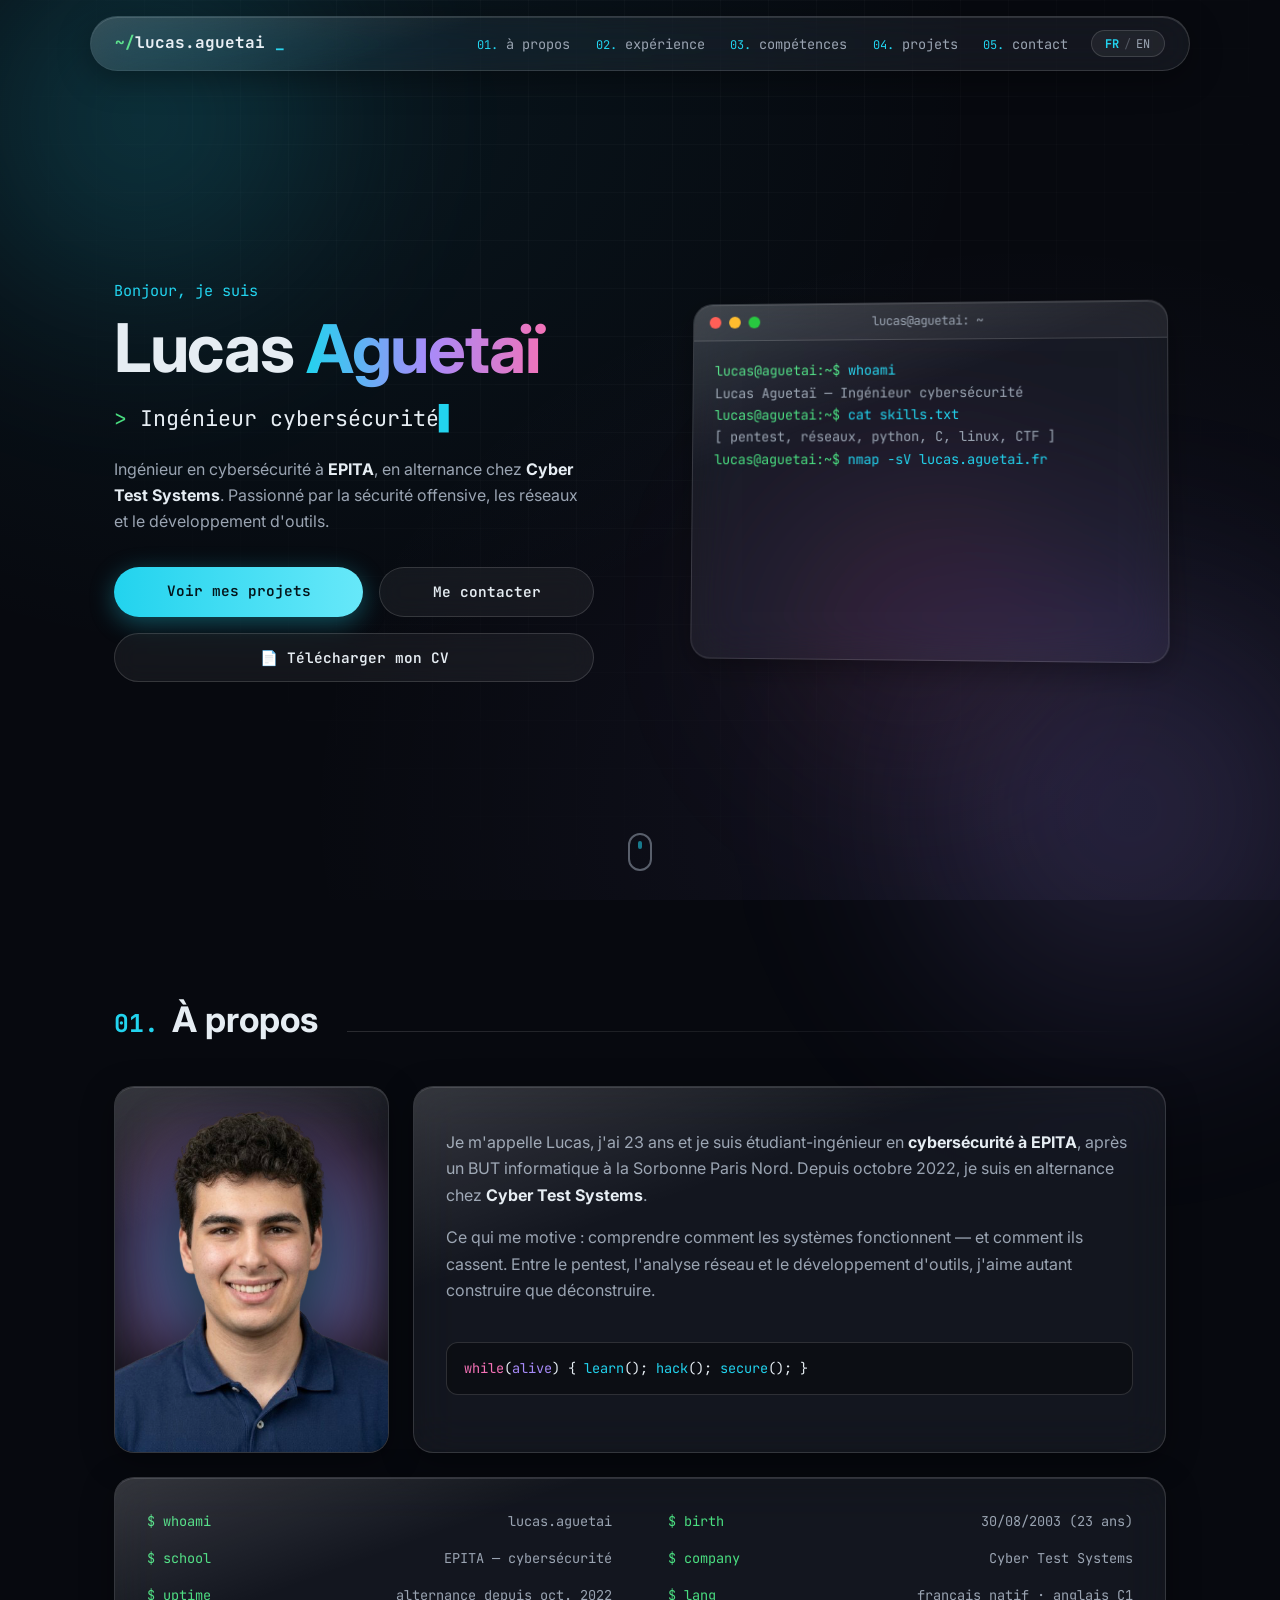
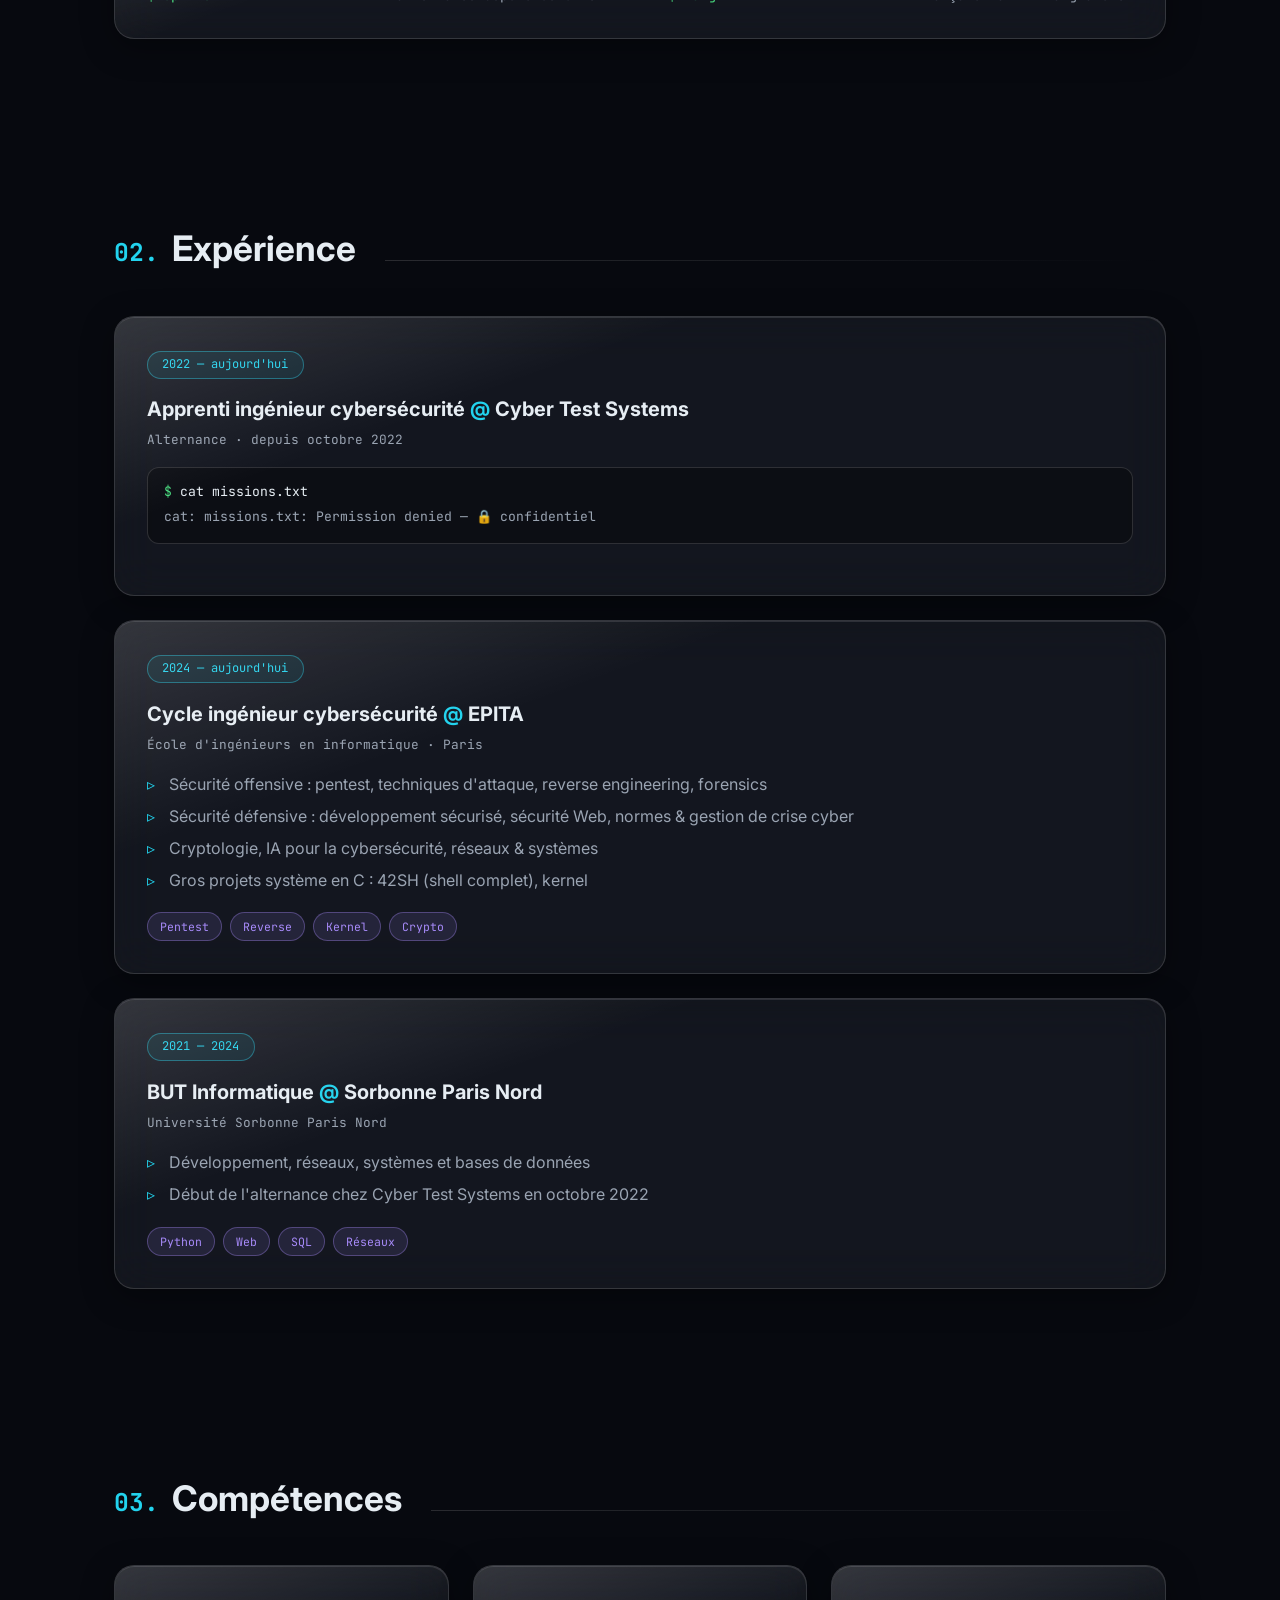
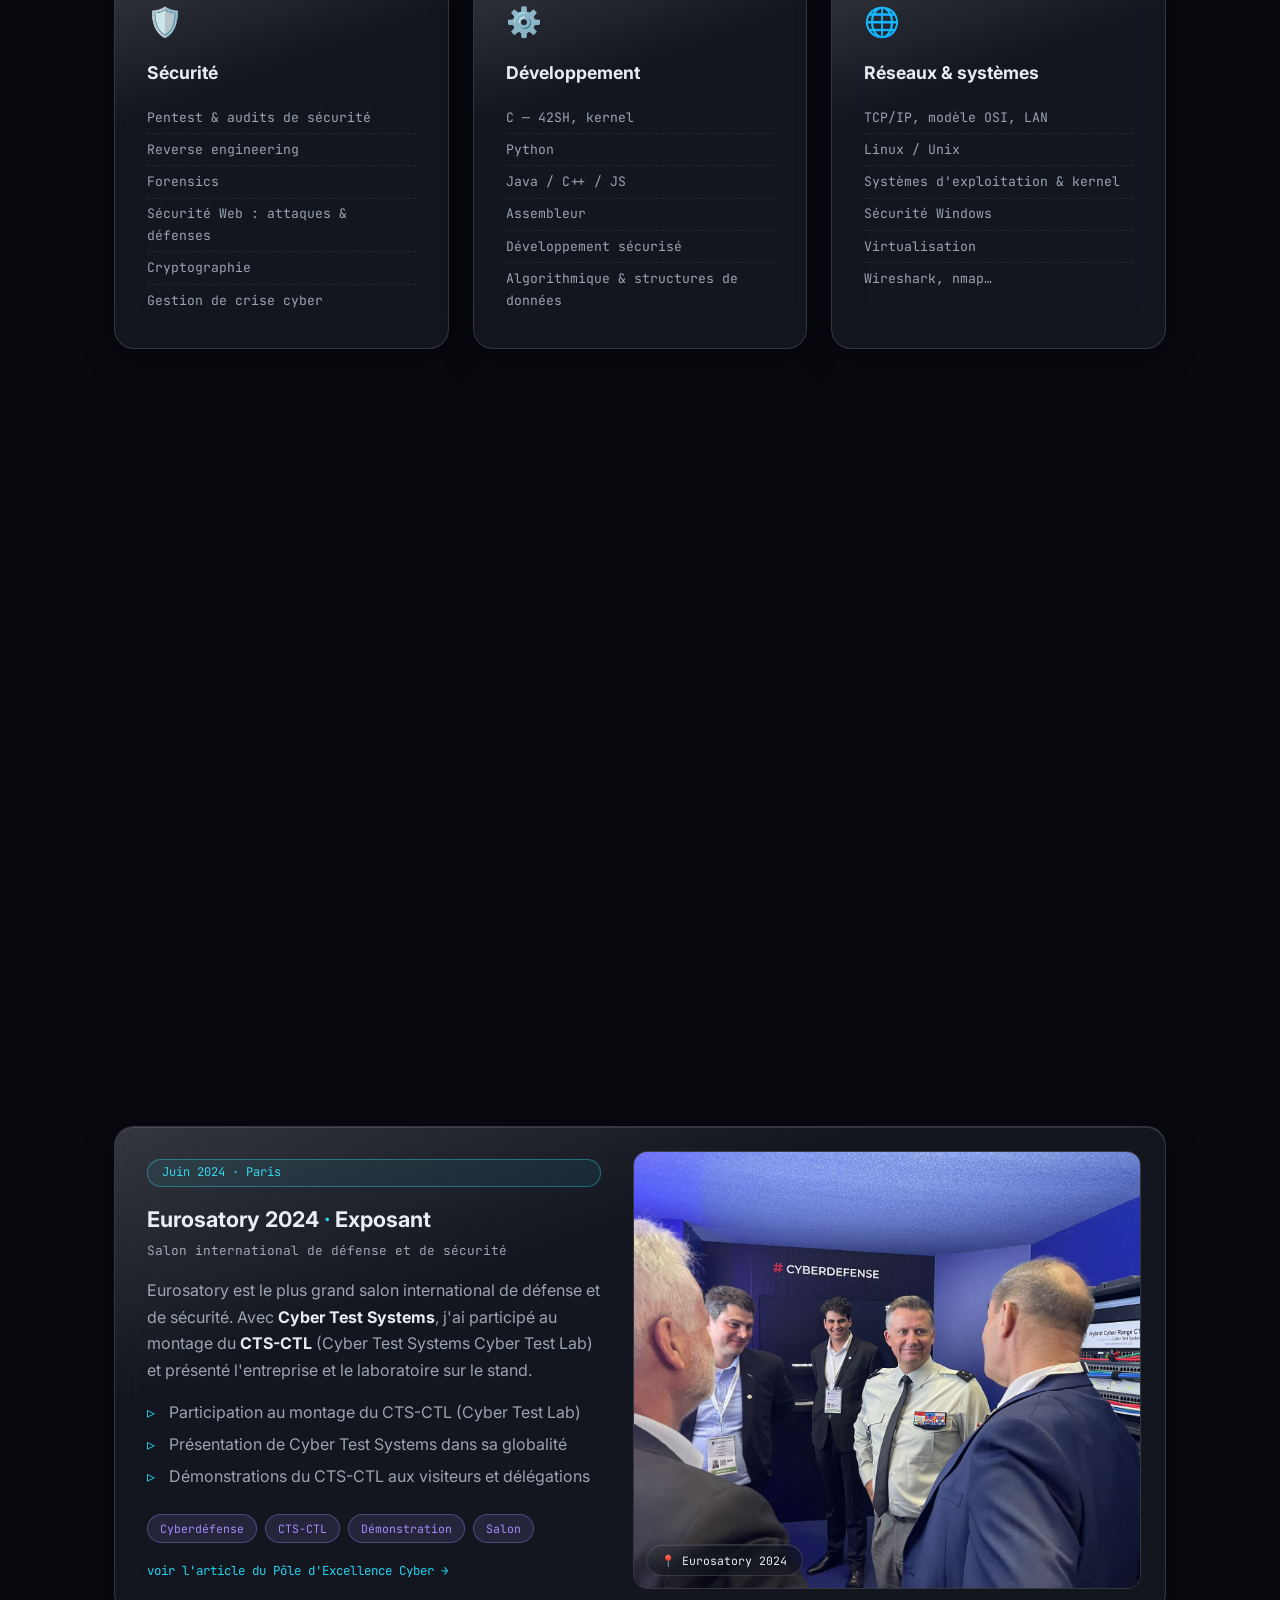
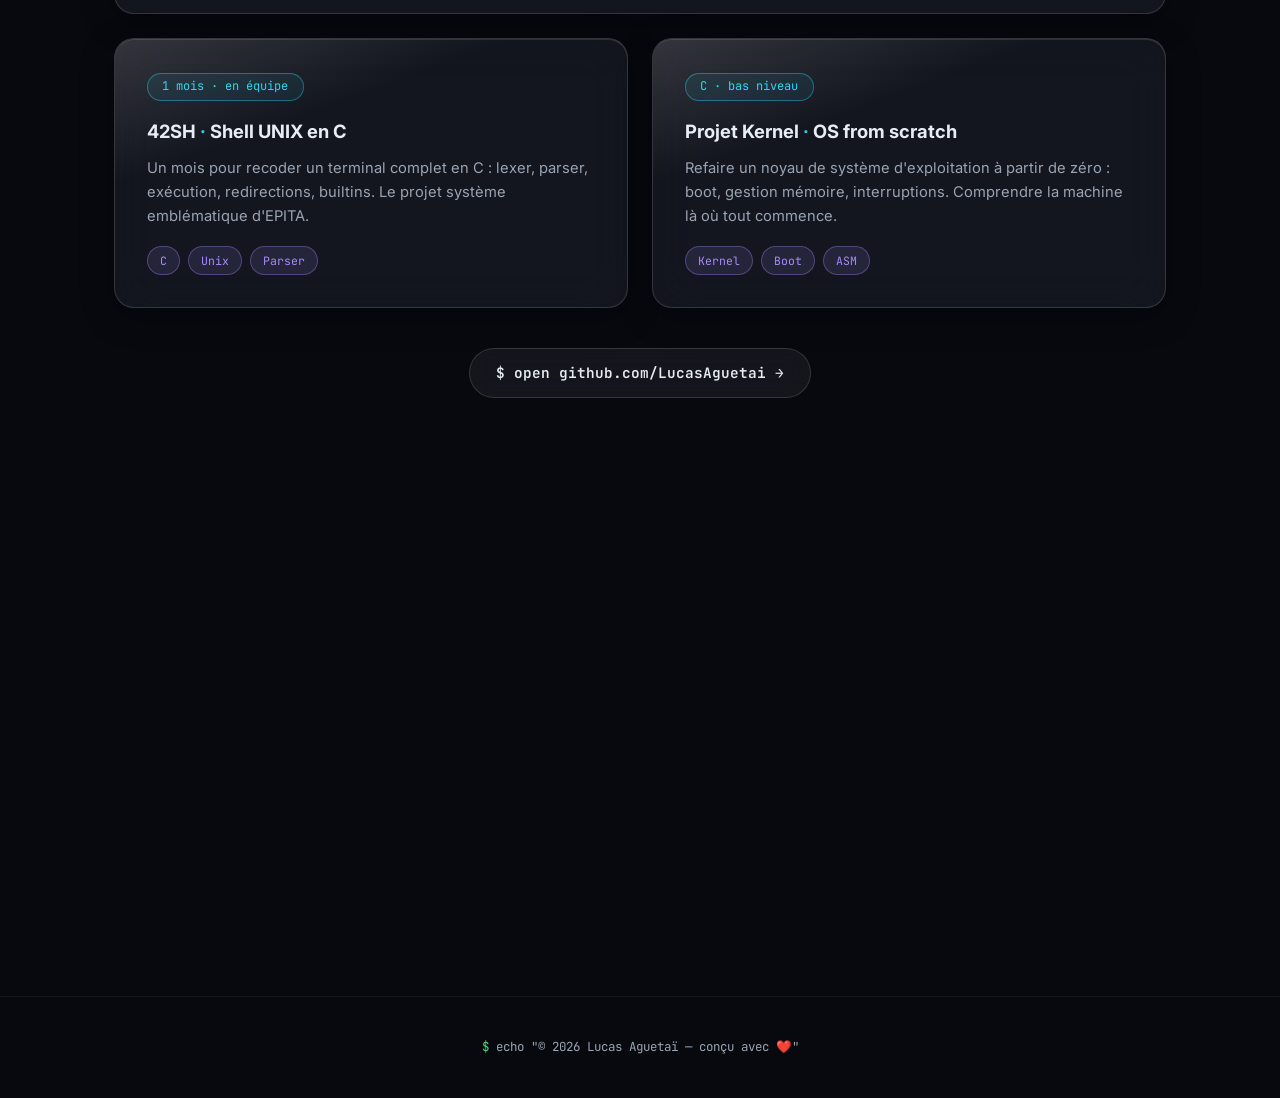
==== commit 761e6ac0: "Indicateur de scroll animé dans le hero" ====
--- a/index.html
+++ b/index.html
@@ -118,6 +118,10 @@
         </div>
         <div class="terminal-body mono" id="terminal-body"></div>
       </div>
+
+      <a href="#about" class="scroll-hint" id="scroll-hint" aria-label="Défiler vers le bas">
+        <span class="mouse"><span class="wheel"></span></span>
+      </a>
     </section>
 
     <!-- ===== À PROPOS ===== -->
--- a/style.css
+++ b/style.css
@@ -201,6 +201,7 @@
 
 /* ============ HERO ============ */
 .hero {
+  position: relative;
   min-height: 100vh;
   display: grid;
   grid-template-columns: 1.1fr 1fr;
@@ -209,6 +210,38 @@
   max-width: 1100px;
   margin: 0 auto;
   padding: 120px 24px 60px;
+}
+
+.scroll-hint {
+  position: absolute;
+  bottom: 1.8rem;
+  left: 50%;
+  transform: translateX(-50%);
+  opacity: 0.55;
+  transition: opacity 0.5s ease;
+}
+.scroll-hint:hover { opacity: 1; }
+.scroll-hint.hidden { opacity: 0; pointer-events: none; }
+.mouse {
+  display: block;
+  width: 24px;
+  height: 38px;
+  border: 2px solid var(--text-dim);
+  border-radius: 13px;
+}
+.wheel {
+  display: block;
+  width: 4px;
+  height: 8px;
+  border-radius: 2px;
+  background: var(--cyan);
+  margin: 6px auto 0;
+  animation: wheel-scroll 1.8s ease-out infinite;
+}
+@keyframes wheel-scroll {
+  0% { opacity: 1; transform: translateY(0); }
+  55% { opacity: 0; transform: translateY(12px); }
+  100% { opacity: 0; transform: translateY(0); }
 }
 
 .hero-hello { color: var(--cyan); margin-bottom: 0.6rem; font-size: 0.95rem; }
@@ -581,6 +614,7 @@
   .about-grid, .skills-grid { grid-template-columns: 1fr; }
   .about-photo { max-width: 340px; margin: 0 auto; width: 100%; aspect-ratio: 432 / 578; }
   .about-facts { grid-template-columns: 1fr; }
+  .scroll-hint { display: none; }
   .pe-card { grid-template-columns: 1fr; }
   .pe-content { padding: 0 0.5rem 0.5rem; }
   .pe-flip .pe-image { order: 0; }
@@ -616,4 +650,5 @@
   .blob { animation: none; }
   html { scroll-behavior: auto; }
   .reveal { transition: none; opacity: 1; transform: none; }
-}
+  .wheel { animation: none; }
+}
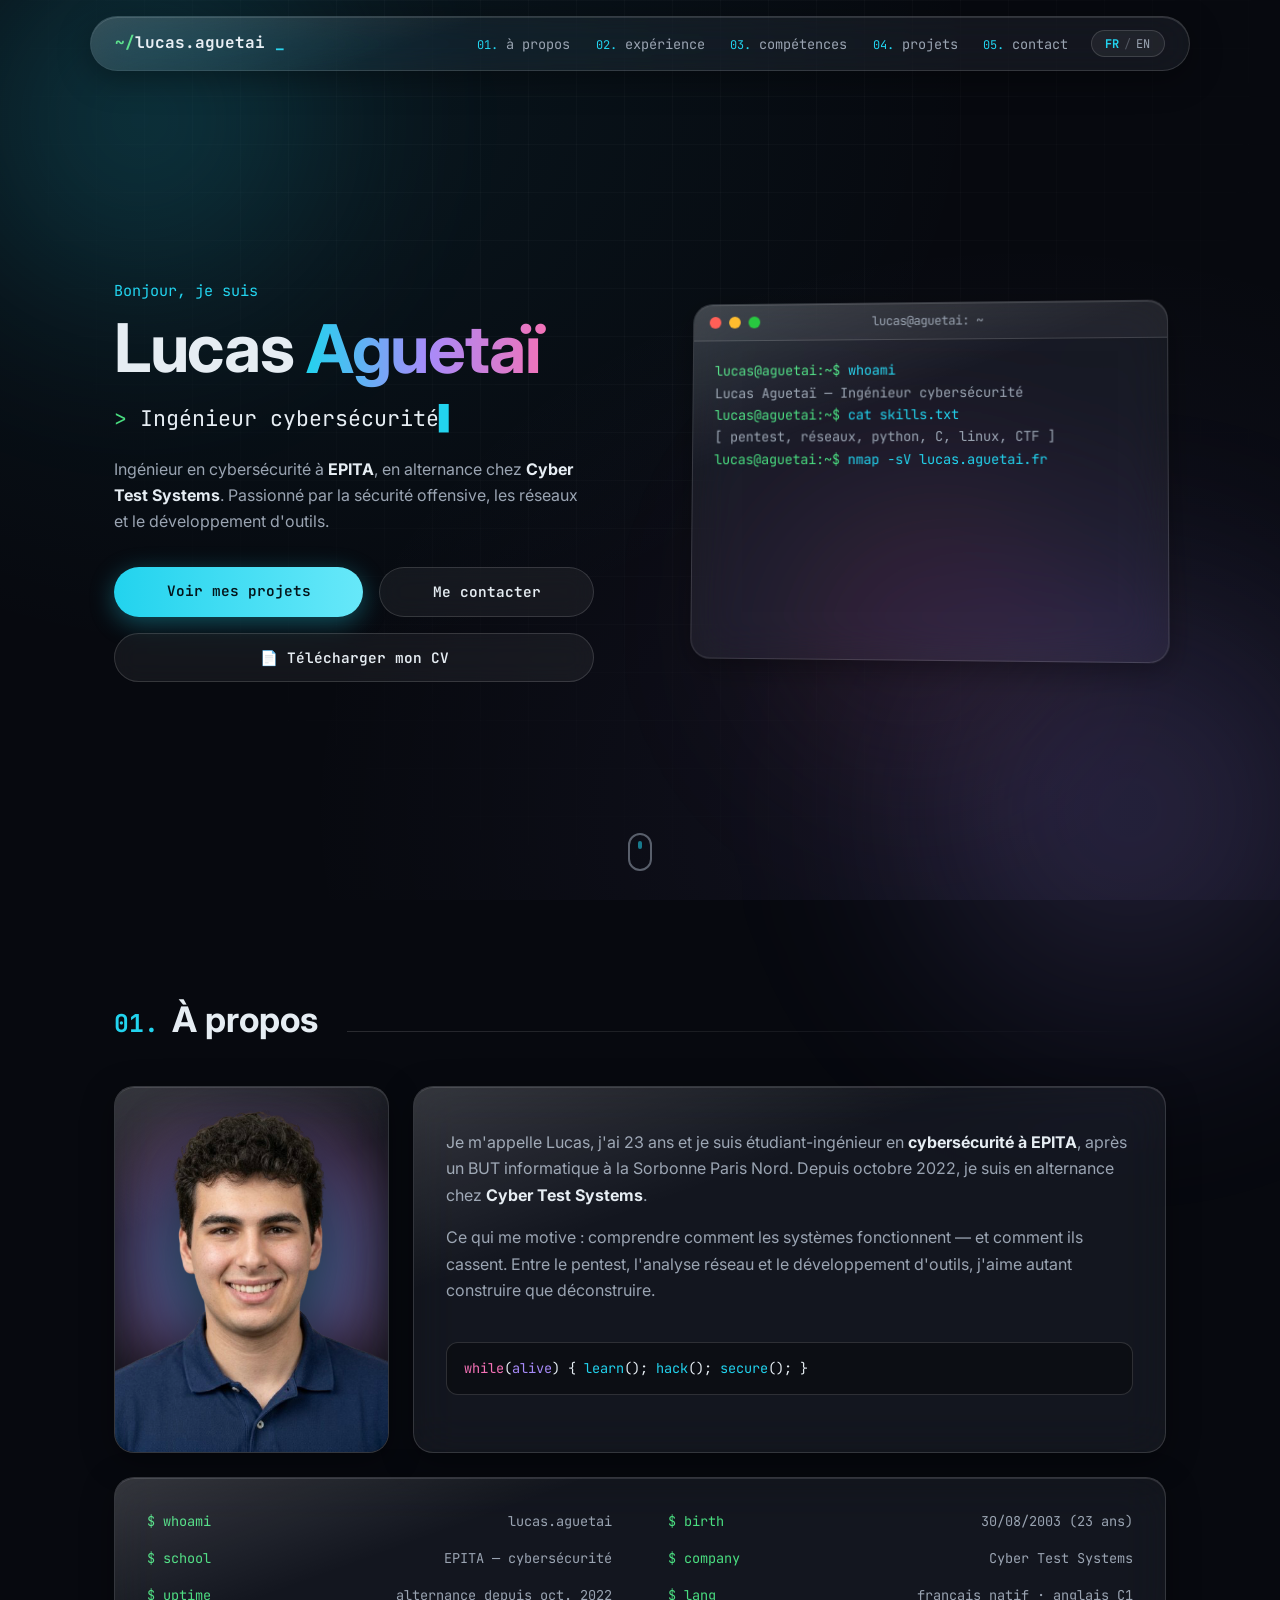
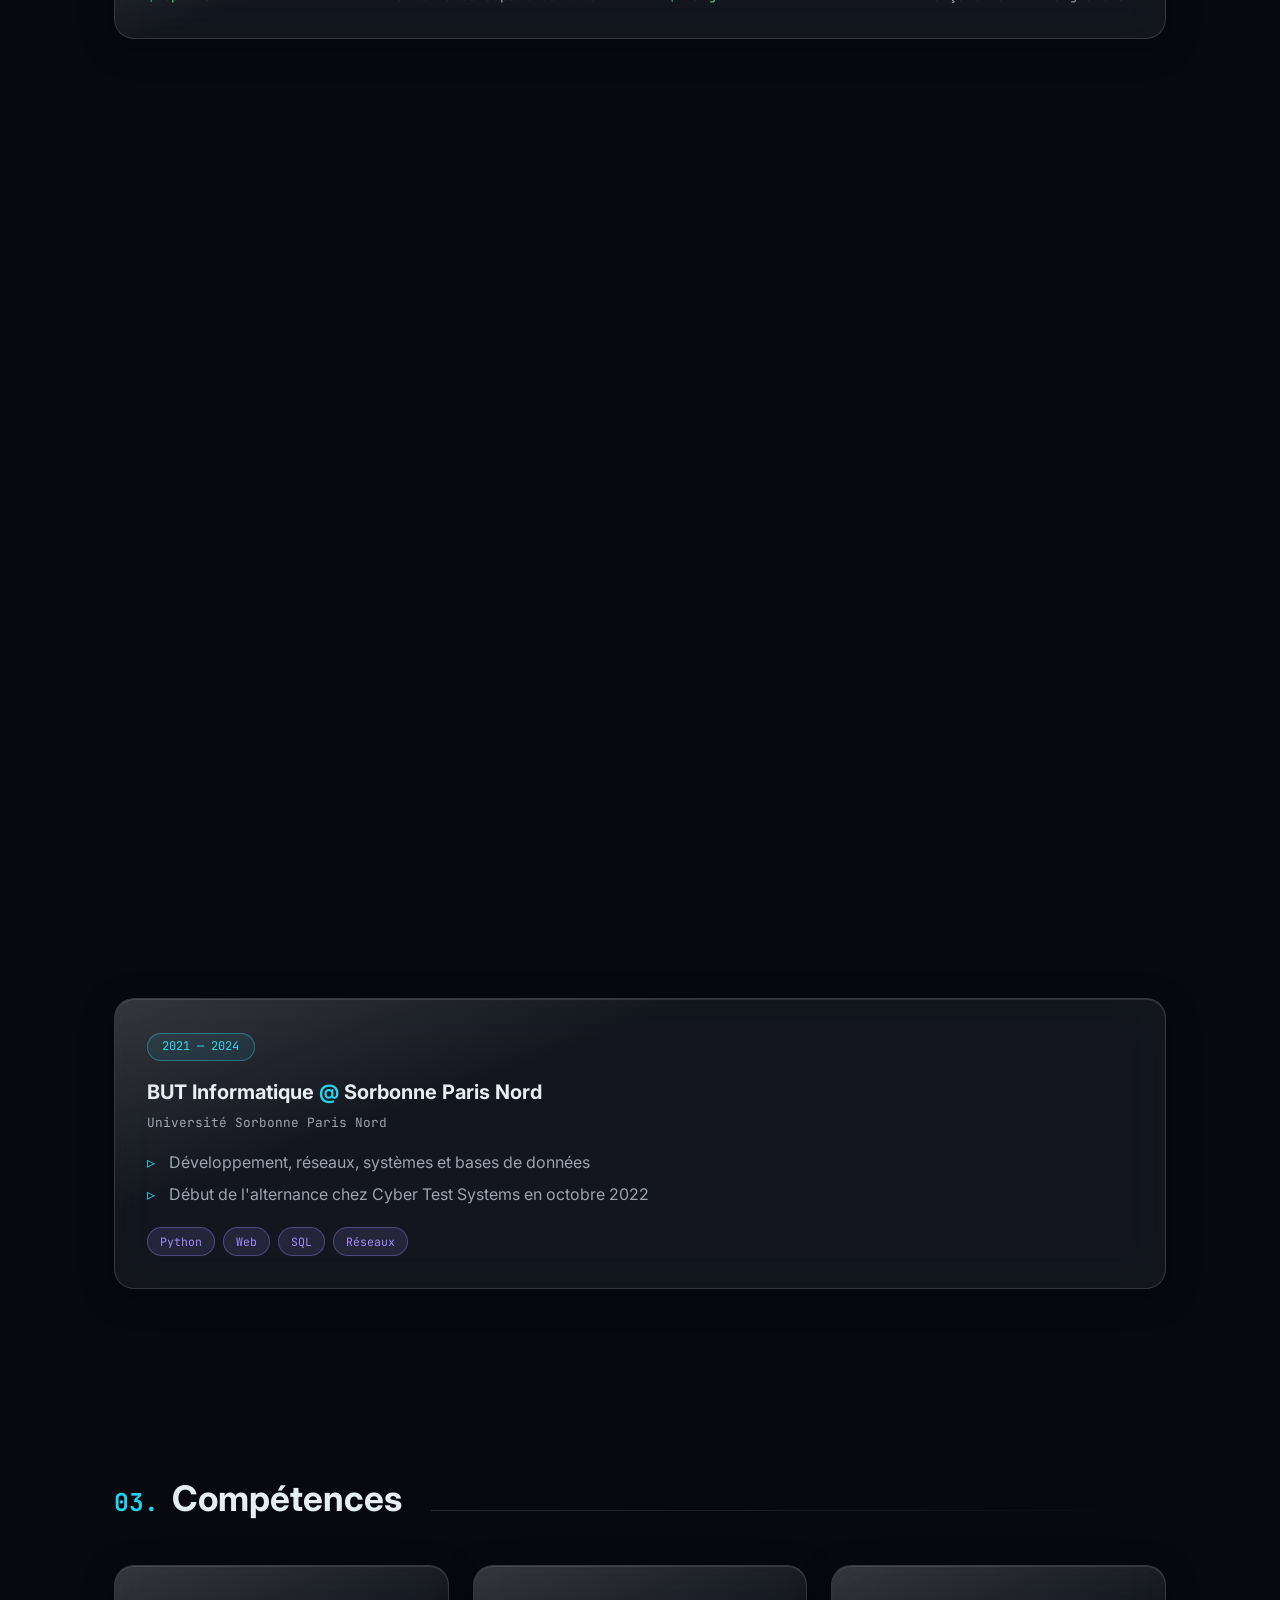
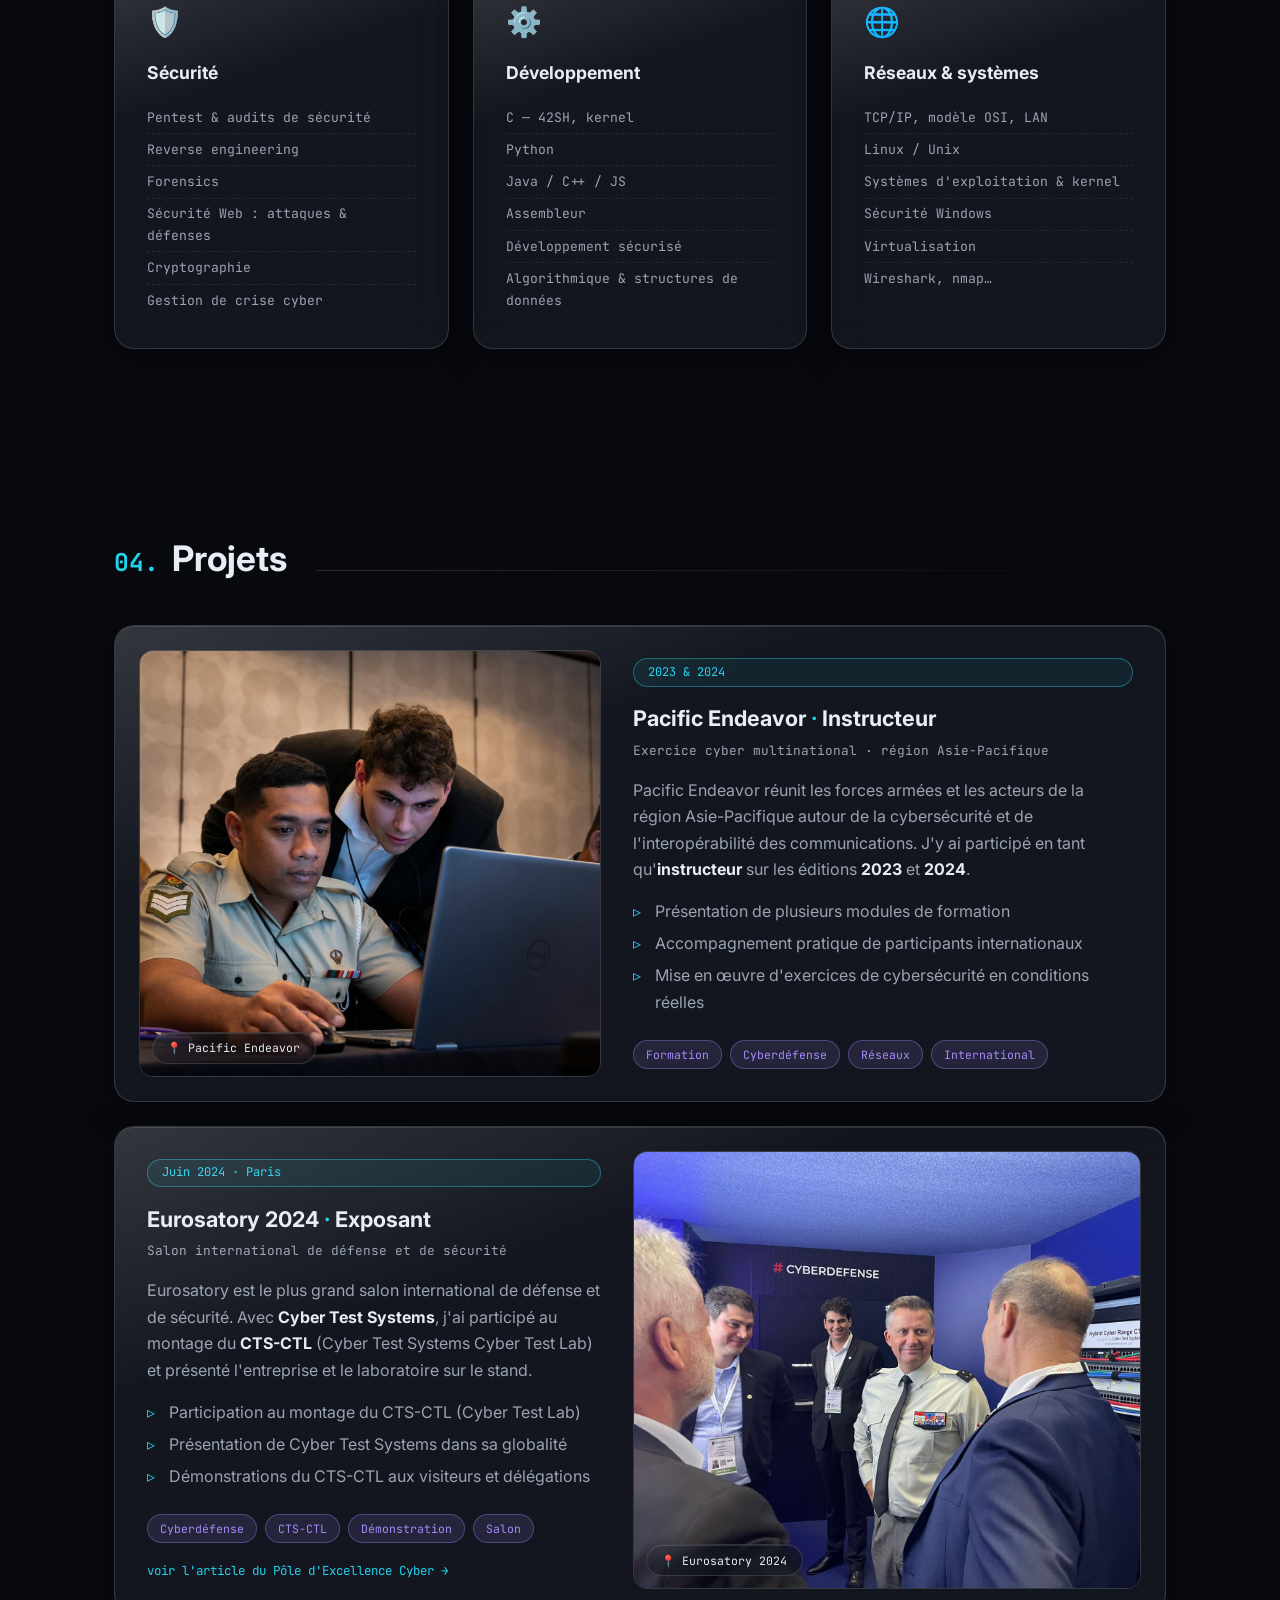
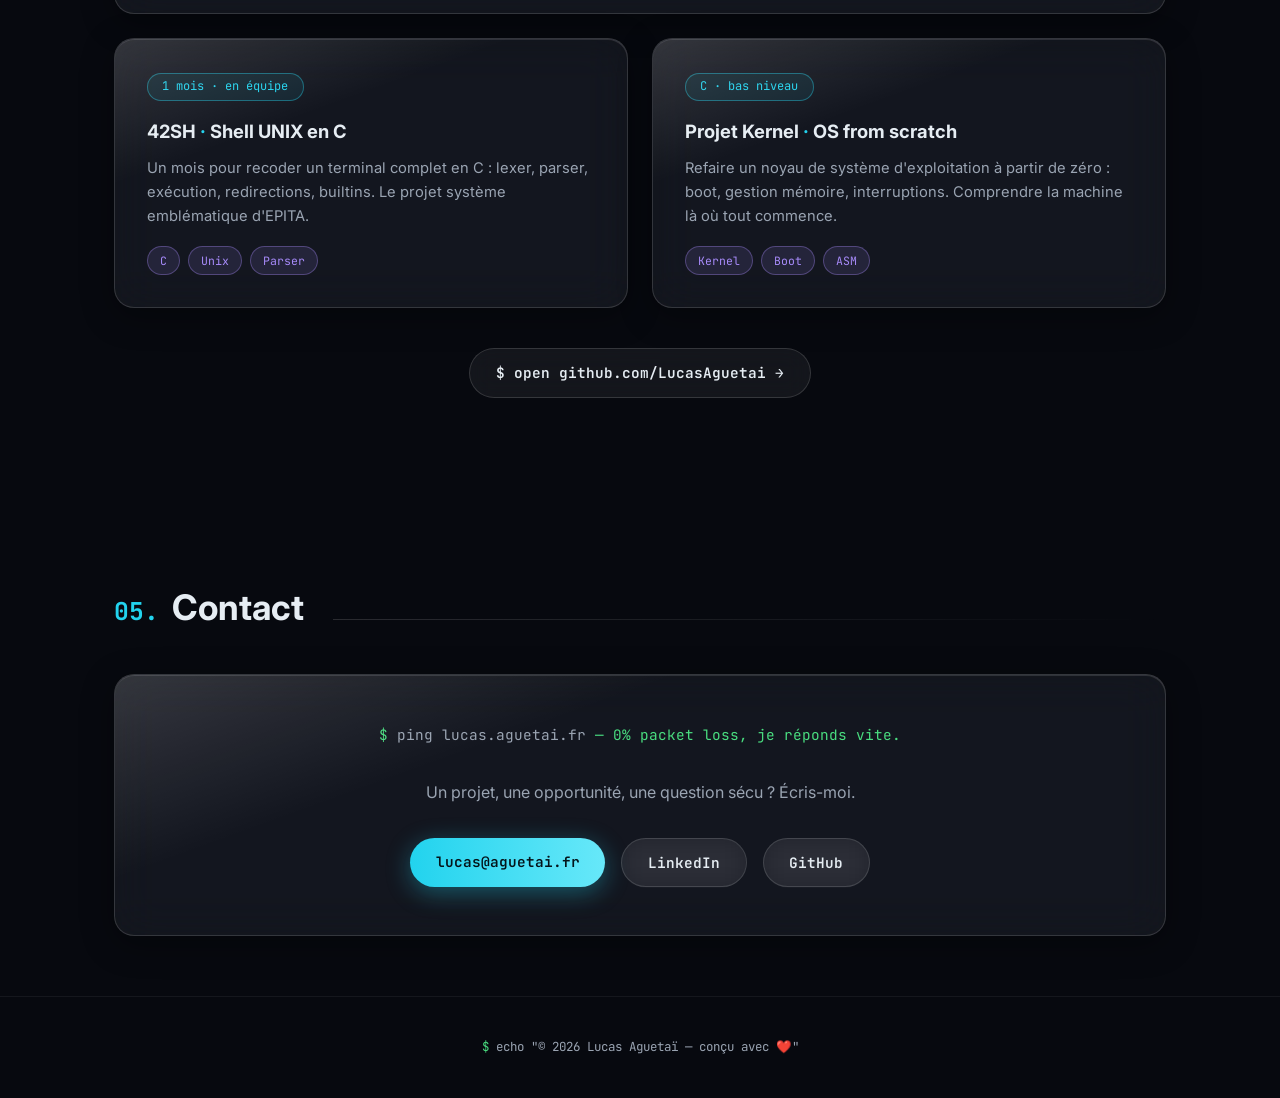
==== commit ed0bc982: "Nouveau lien du profil LinkedIn" ====
--- a/index.html
+++ b/index.html
@@ -41,7 +41,7 @@
     "knowsAbout": ["Cybersécurité", "Pentest", "Réseaux", "Reverse engineering", "Forensics"],
     "knowsLanguage": ["fr", "en"],
     "sameAs": [
-      "https://www.linkedin.com/in/lucasaguetai/",
+      "https://www.linkedin.com/in/aguetai",
       "https://github.com/LucasAguetai"
     ]
   }
@@ -337,7 +337,7 @@
         <p data-i18n="contact-p">Un projet, une opportunité, une question sécu ? Écris-moi.</p>
         <div class="contact-actions">
           <a class="btn btn-primary" href="mailto:lucas@aguetai.fr">lucas@aguetai.fr</a>
-          <a class="btn btn-ghost" href="https://www.linkedin.com/in/lucasaguetai/" target="_blank" rel="noopener">LinkedIn</a>
+          <a class="btn btn-ghost" href="https://www.linkedin.com/in/aguetai" target="_blank" rel="noopener">LinkedIn</a>
           <a class="btn btn-ghost" href="https://github.com/LucasAguetai" target="_blank" rel="noopener">GitHub</a>
         </div>
       </div>
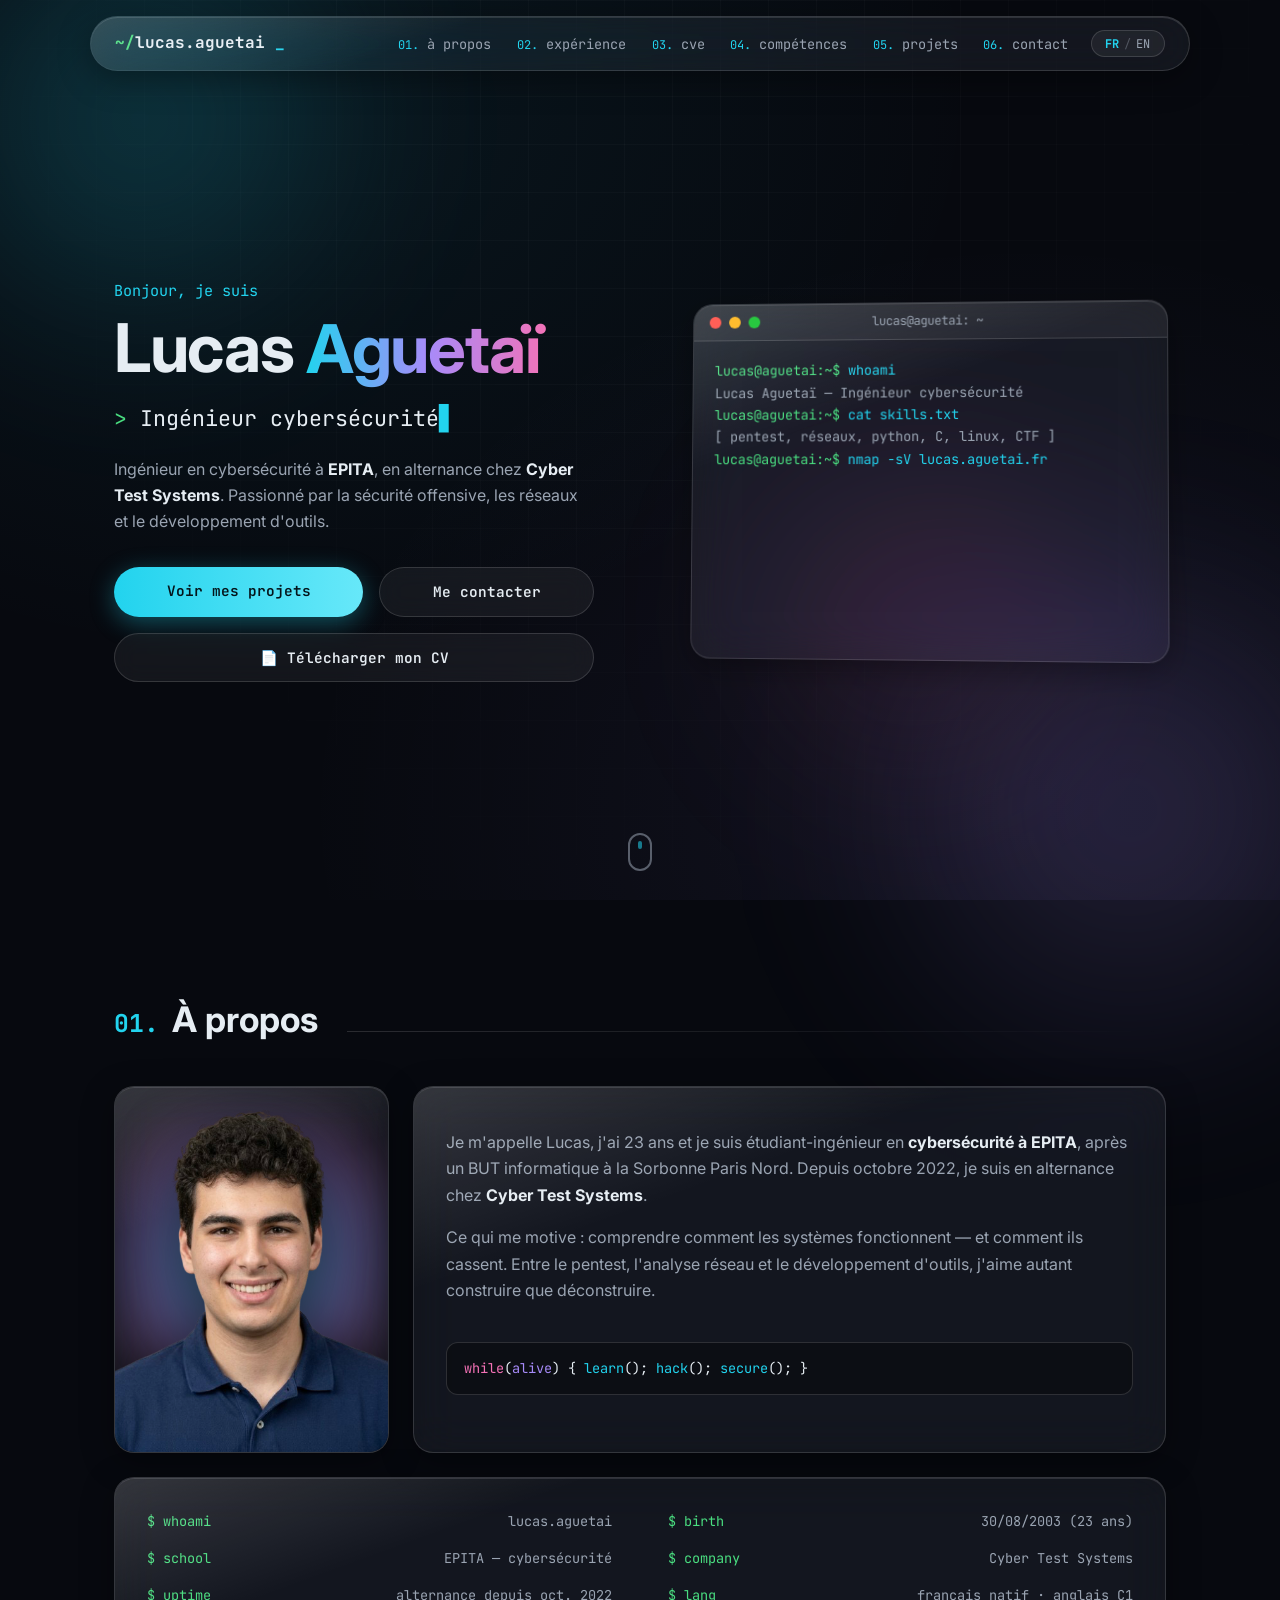
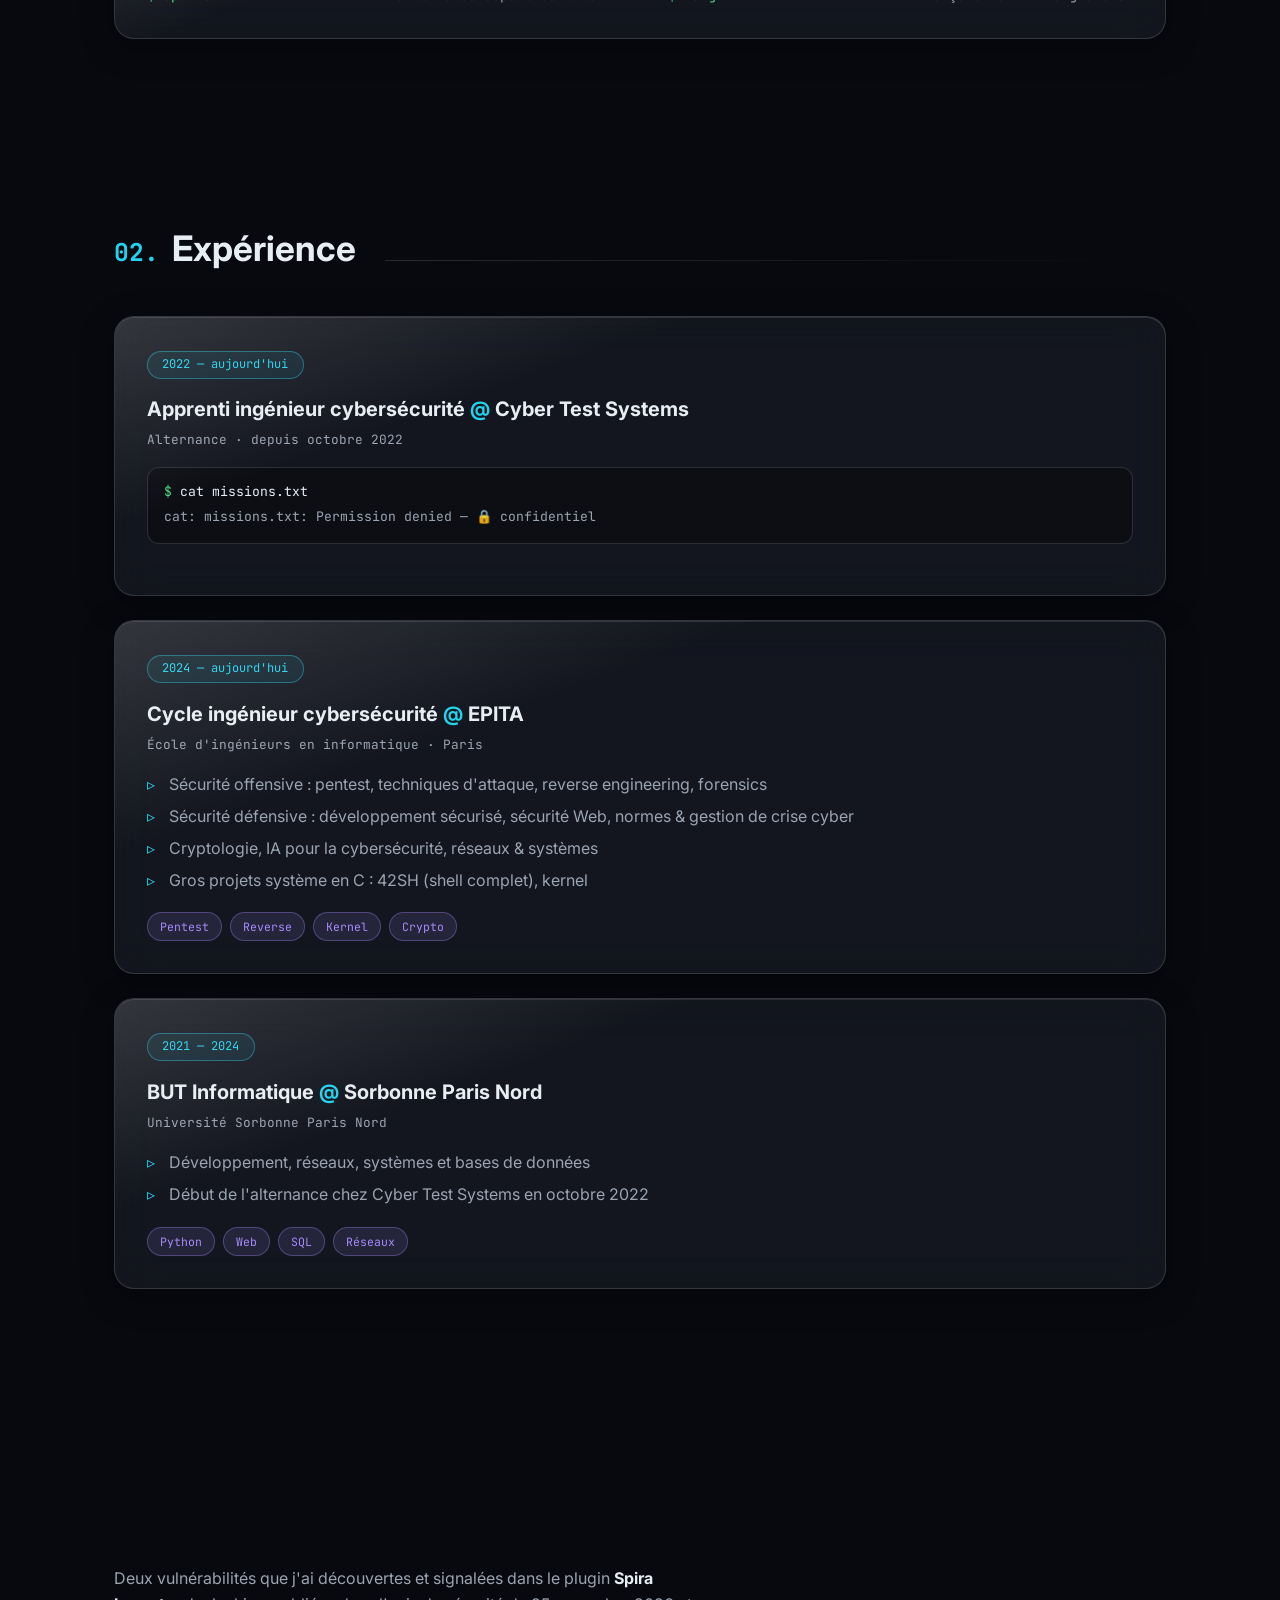
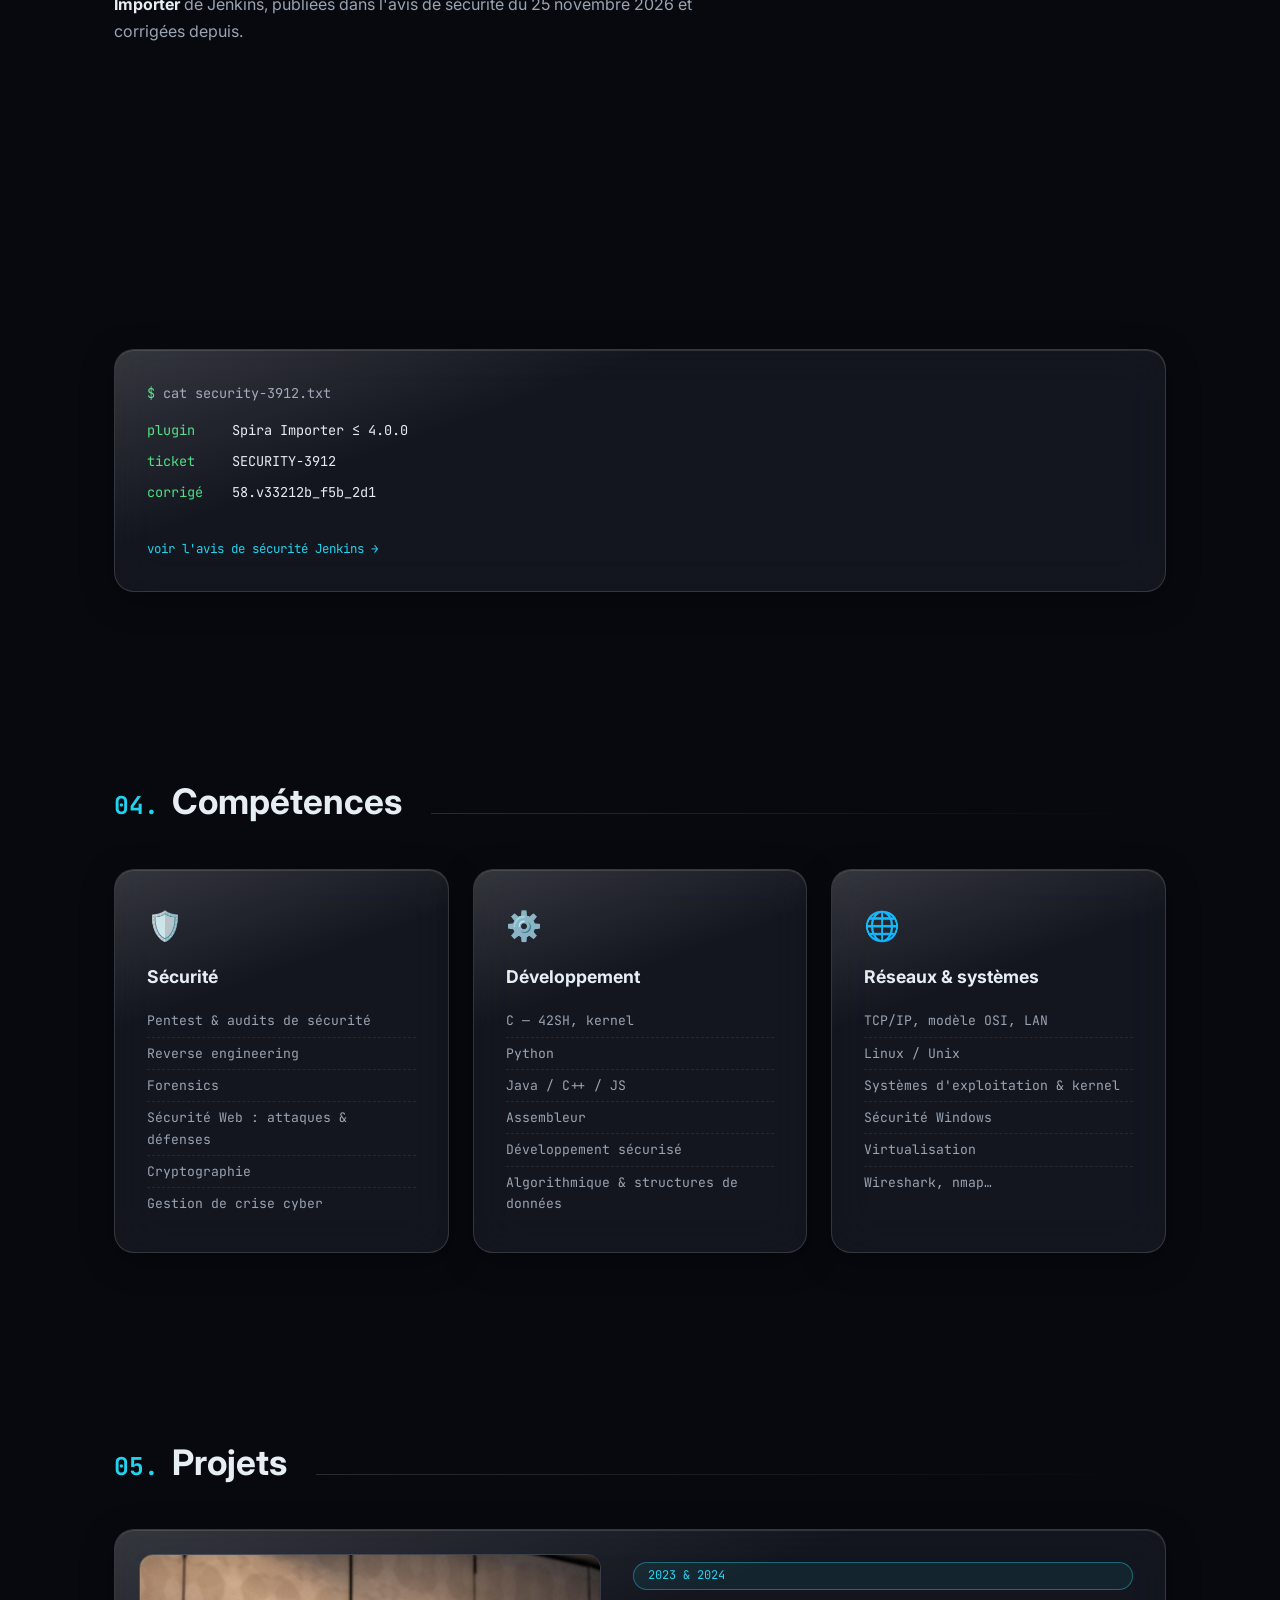
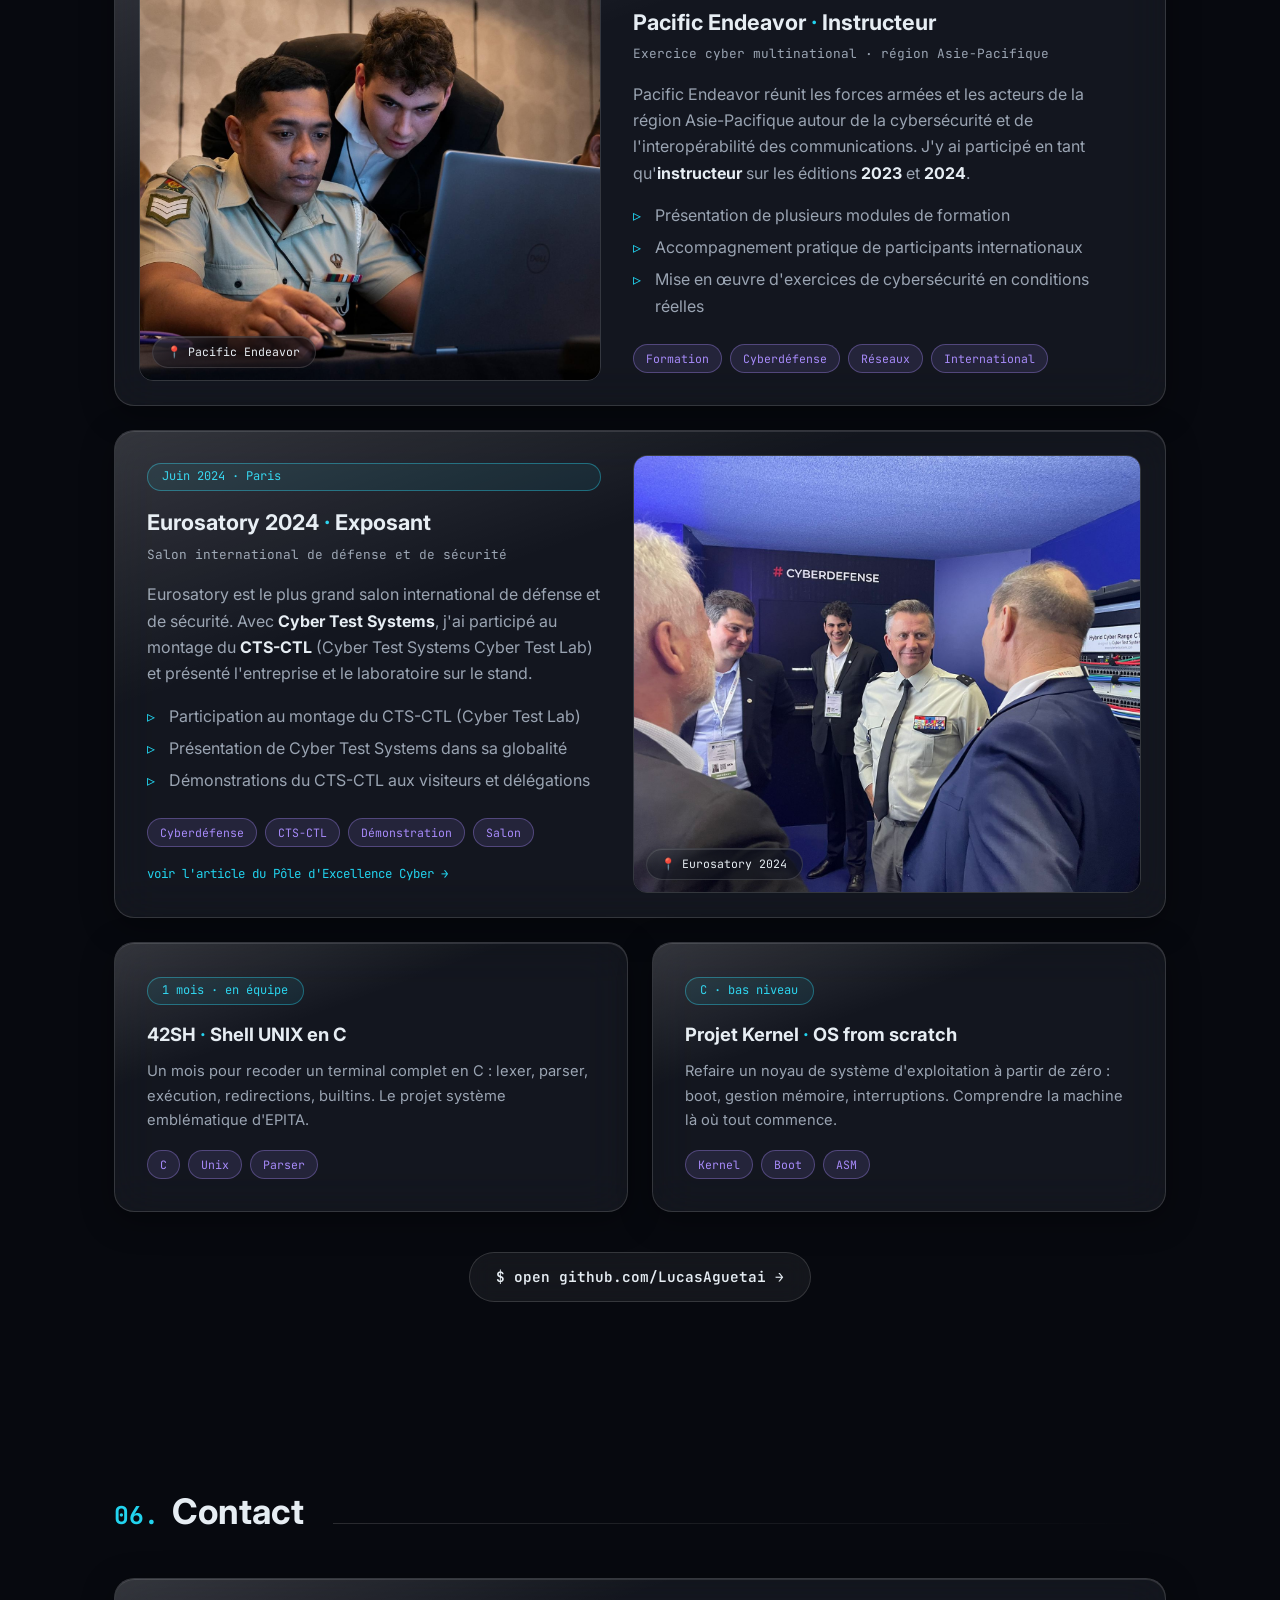
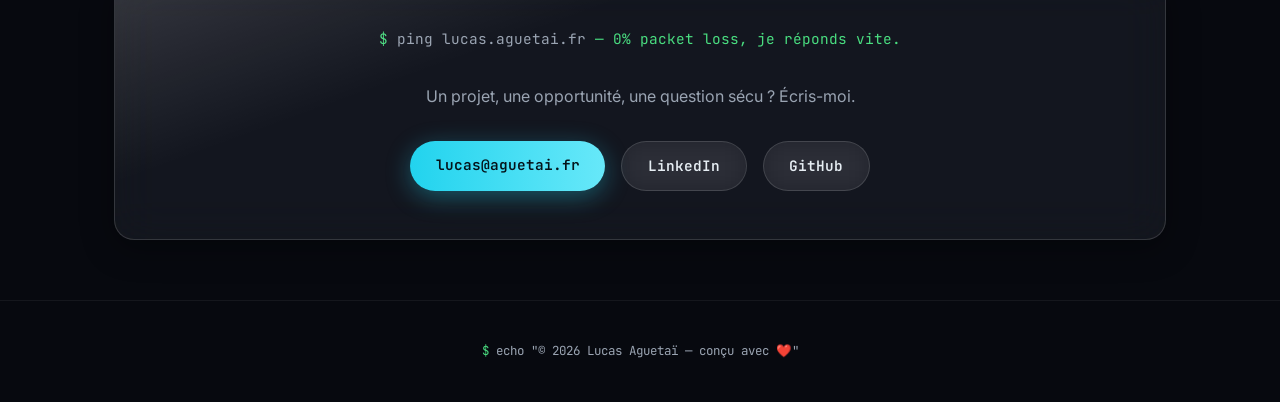
==== commit 84dcff41: "Section CVE : deux vulnérabilités Jenkins (SECURITY-3912) Ajoute la section sur le site et dans le C" ====
--- a/index.html
+++ b/index.html
@@ -74,9 +74,10 @@
       <ul class="nav-links">
         <li><a href="#about" data-i18n="nav-about"><span class="nav-index">01.</span> à propos</a></li>
         <li><a href="#experience" data-i18n="nav-exp"><span class="nav-index">02.</span> expérience</a></li>
-        <li><a href="#skills" data-i18n="nav-skills"><span class="nav-index">03.</span> compétences</a></li>
-        <li><a href="#projects" data-i18n="nav-projects"><span class="nav-index">04.</span> projets</a></li>
-        <li><a href="#contact" data-i18n="nav-contact"><span class="nav-index">05.</span> contact</a></li>
+        <li><a href="#cve" data-i18n="nav-cve"><span class="nav-index">03.</span> cve</a></li>
+        <li><a href="#skills" data-i18n="nav-skills"><span class="nav-index">04.</span> compétences</a></li>
+        <li><a href="#projects" data-i18n="nav-projects"><span class="nav-index">05.</span> projets</a></li>
+        <li><a href="#contact" data-i18n="nav-contact"><span class="nav-index">06.</span> contact</a></li>
       </ul>
       <button class="lang-toggle mono" id="lang-toggle" aria-label="Changer de langue / Switch language">
         <span data-lang="fr" class="active">FR</span><span class="lang-sep">/</span><span data-lang="en">EN</span>
@@ -201,9 +202,64 @@
       </div>
     </section>
 
+    <!-- ===== CVE ===== -->
+    <section id="cve" class="section">
+      <h2 class="section-title" data-i18n="title-cve"><span class="section-index mono">03.</span> CVE publiées</h2>
+
+      <p class="cve-intro" data-i18n="cve-intro">
+        Deux vulnérabilités que j'ai découvertes et signalées dans le plugin
+        <strong>Spira Importer</strong> de Jenkins, publiées dans l'avis de sécurité
+        du 25 novembre 2026 et corrigées depuis.
+      </p>
+
+      <div class="cve-grid">
+        <article class="glass card cve-card">
+          <div class="cve-head">
+            <span class="cve-id mono">CVE-2026-136843</span>
+            <span class="cve-sev mono">Medium</span>
+          </div>
+          <h3 data-i18n="cve1-title">Cross-Site Request Forgery</h3>
+          <p data-i18n="cve1-desc">
+            L'endpoint vulnérable n'imposait pas de requête POST : une page
+            malveillante pouvait déclencher l'action à l'insu d'un utilisateur
+            authentifié.
+          </p>
+          <div class="tags mono">
+            <span class="tag">CSRF</span><span class="tag">Jenkins</span>
+          </div>
+        </article>
+
+        <article class="glass card cve-card">
+          <div class="cve-head">
+            <span class="cve-id mono">CVE-2026-136844</span>
+            <span class="cve-sev mono">Medium</span>
+          </div>
+          <h3 data-i18n="cve2-title">Contrôle de permission manquant</h3>
+          <p data-i18n="cve2-desc">
+            Le plugin ne vérifiait aucune permission sur cet endpoint : un simple
+            accès Overall/Read suffisait à faire ouvrir des connexions vers des URL
+            contrôlées par l'attaquant.
+          </p>
+          <div class="tags mono">
+            <span class="tag" data-i18n="cve2-tag">Contrôle de permission manquant</span><span class="tag">Jenkins</span>
+          </div>
+        </article>
+      </div>
+
+      <div class="glass card cve-meta mono">
+        <p><span class="prompt">$</span> cat security-3912.txt</p>
+        <div class="cve-facts">
+          <span class="cve-key">plugin</span><span data-i18n="cve-fact-plugin">Spira Importer ≤ 4.0.0</span>
+          <span class="cve-key">ticket</span><span>SECURITY-3912</span>
+          <span class="cve-key" data-i18n="cve-key-fix">corrigé</span><span>58.v33212b_f5b_2d1</span>
+        </div>
+        <a class="pe-link mono" href="https://www.jenkins.io/security/advisory/2026-11-25/" target="_blank" rel="noopener" data-i18n="cve-link">voir l'avis de sécurité Jenkins →</a>
+      </div>
+    </section>
+
     <!-- ===== COMPÉTENCES ===== -->
     <section id="skills" class="section">
-      <h2 class="section-title" data-i18n="title-skills"><span class="section-index mono">03.</span> Compétences</h2>
+      <h2 class="section-title" data-i18n="title-skills"><span class="section-index mono">04.</span> Compétences</h2>
       <div class="skills-grid">
         <div class="glass card skill-card">
           <div class="skill-icon">🛡️</div>
@@ -246,7 +302,7 @@
 
     <!-- ===== PROJETS ===== -->
     <section id="projects" class="section">
-      <h2 class="section-title" data-i18n="title-projects"><span class="section-index mono">04.</span> Projets</h2>
+      <h2 class="section-title" data-i18n="title-projects"><span class="section-index mono">05.</span> Projets</h2>
       <div class="glass pe-card">
         <div class="pe-image">
           <img src="assets/pacific-endeavor.jpg" alt="Lucas Aguetaï accompagnant un participant lors de Pacific Endeavor" loading="lazy">
@@ -331,7 +387,7 @@
 
     <!-- ===== CONTACT ===== -->
     <section id="contact" class="section section-contact">
-      <h2 class="section-title" data-i18n="title-contact"><span class="section-index mono">05.</span> Contact</h2>
+      <h2 class="section-title" data-i18n="title-contact"><span class="section-index mono">06.</span> Contact</h2>
       <div class="glass card contact-card">
         <p class="mono contact-cmd" data-i18n="contact-cmd"><span class="prompt">$</span> ping lucas.aguetai.fr <span class="status-ok">— 0% packet loss, je réponds vite.</span></p>
         <p data-i18n="contact-p">Un projet, une opportunité, une question sécu ? Écris-moi.</p>
--- a/style.css
+++ b/style.css
@@ -383,6 +383,58 @@
 .reveal.visible { opacity: 1; transform: none; }
 
 /* ============ À PROPOS ============ */
+/* ============ CVE ============ */
+.cve-intro {
+  color: var(--text-dim);
+  max-width: 60ch;
+  margin-bottom: 1.5rem;
+}
+.cve-intro strong { color: var(--text); }
+
+.cve-grid {
+  display: grid;
+  grid-template-columns: 1fr 1fr;
+  gap: 1.5rem;
+  margin-bottom: 1.5rem;
+}
+
+.cve-head {
+  display: flex;
+  align-items: center;
+  justify-content: space-between;
+  gap: 1rem;
+  margin-bottom: 0.7rem;
+}
+.cve-id {
+  font-size: 0.95rem;
+  font-weight: 700;
+  color: var(--cyan);
+  letter-spacing: -0.02em;
+}
+.cve-sev {
+  font-size: 0.7rem;
+  color: #fbbf24;
+  background: rgba(251, 191, 36, 0.12);
+  border: 1px solid rgba(251, 191, 36, 0.35);
+  border-radius: 999px;
+  padding: 2px 10px;
+  white-space: nowrap;
+}
+.cve-card h3 { font-size: 1.05rem; margin-bottom: 0.5rem; }
+.cve-card p { color: var(--text-dim); font-size: 0.95rem; }
+.cve-card .tags { margin-top: 0.9rem; }
+
+.cve-meta { font-size: 0.85rem; }
+.cve-meta > p { color: var(--text-dim); margin-bottom: 0.9rem; }
+.cve-facts {
+  display: grid;
+  grid-template-columns: max-content 1fr;
+  gap: 0.55rem 1.8rem;
+  margin-bottom: 1.1rem;
+}
+.cve-key { color: var(--green); }
+.cve-facts span:nth-child(even) { color: var(--text); }
+
 .about-grid {
   display: grid;
   grid-template-columns: 0.62fr 1.7fr;
@@ -614,6 +666,8 @@
   .about-grid, .skills-grid { grid-template-columns: 1fr; }
   .about-photo { max-width: 340px; margin: 0 auto; width: 100%; aspect-ratio: 432 / 578; }
   .about-facts { grid-template-columns: 1fr; }
+  .cve-grid { grid-template-columns: 1fr; }
+  .cve-facts { gap: 0.4rem 1.2rem; }
   .scroll-hint { display: none; }
   .pe-card { grid-template-columns: 1fr; }
   .pe-content { padding: 0 0.5rem 0.5rem; }
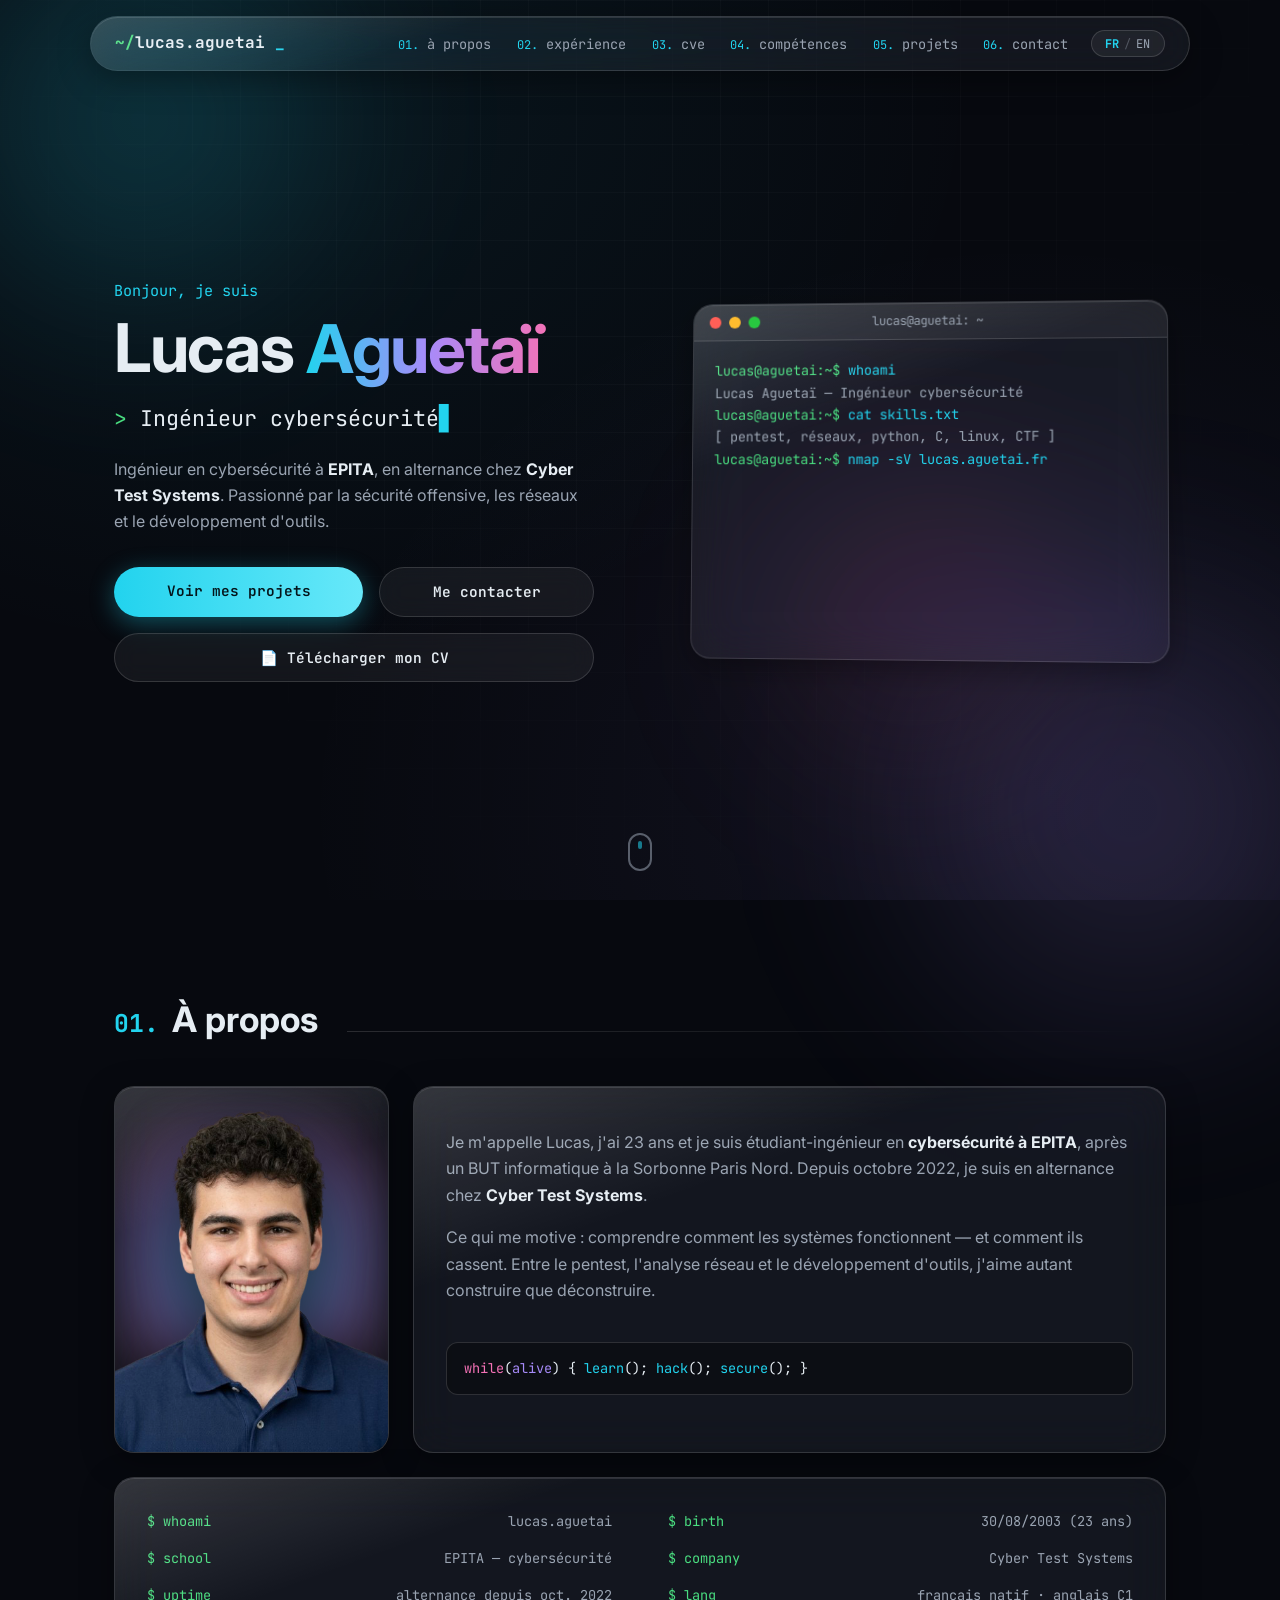
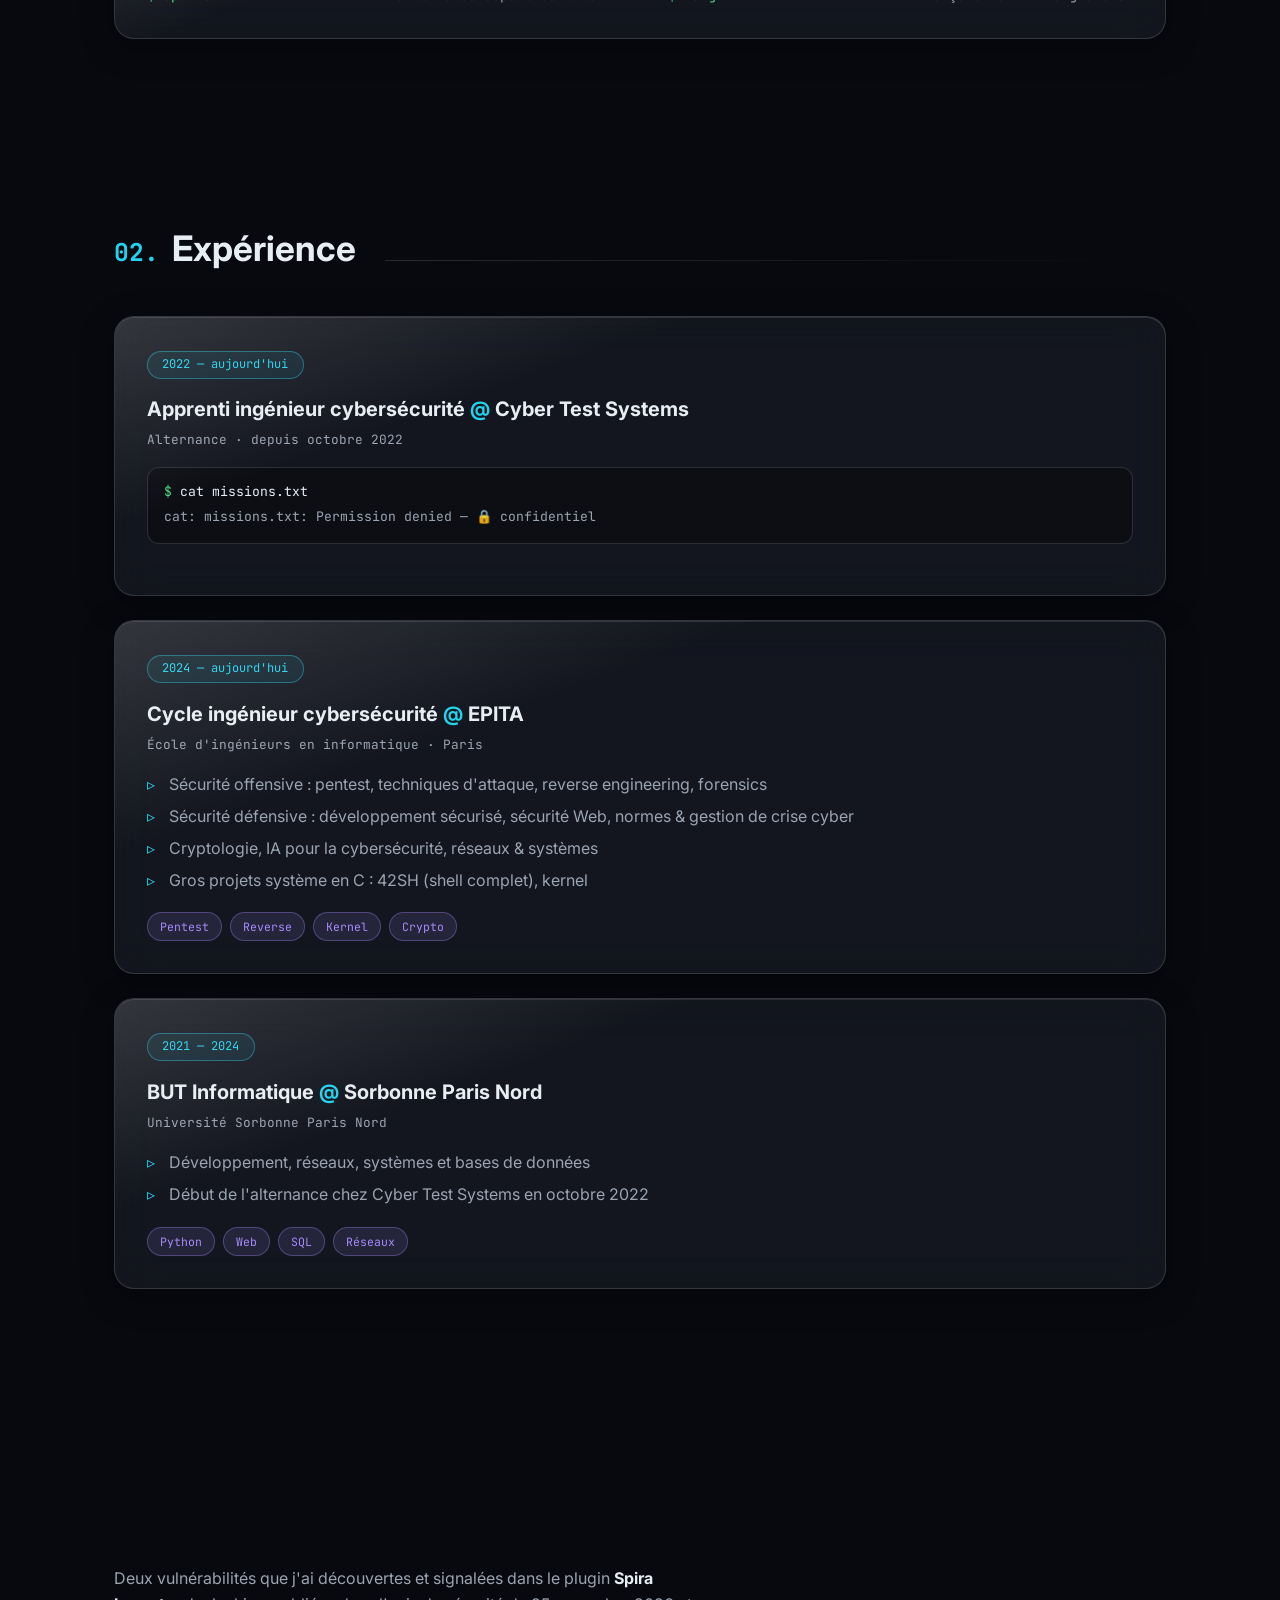
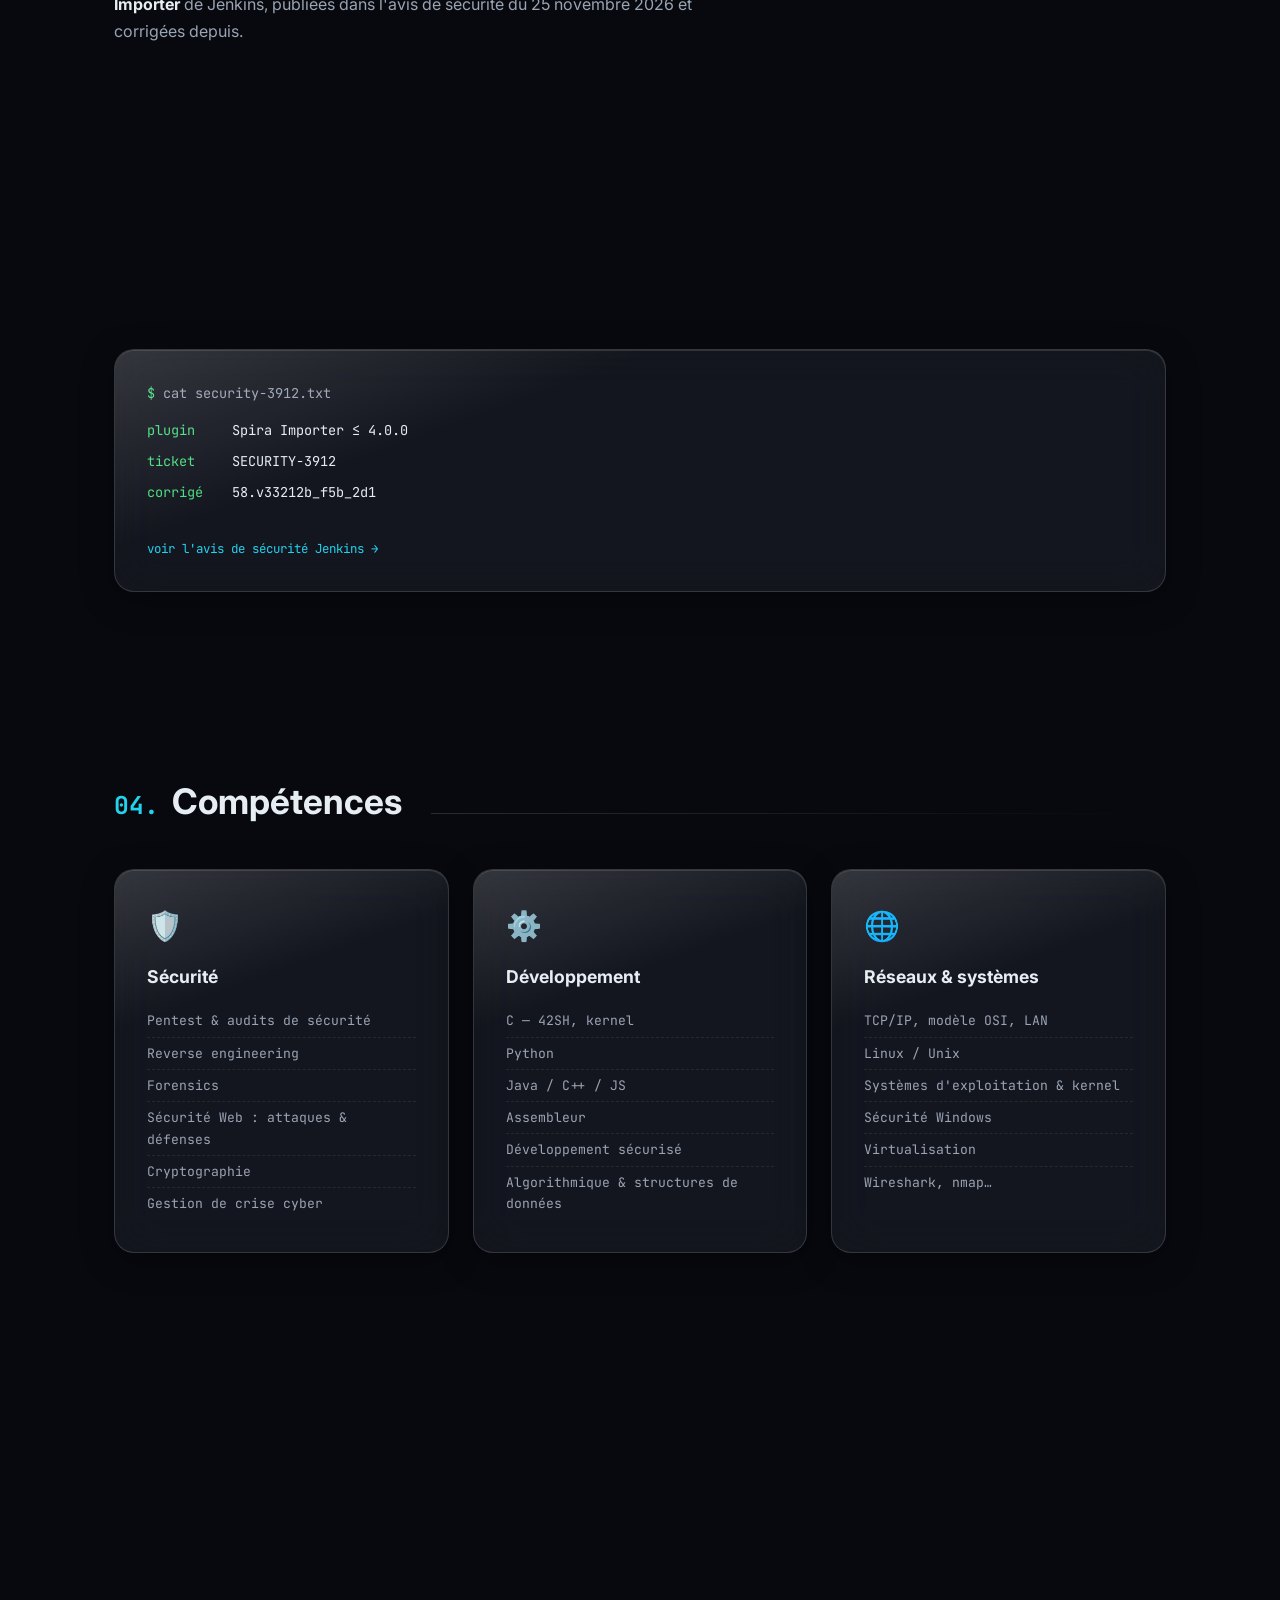
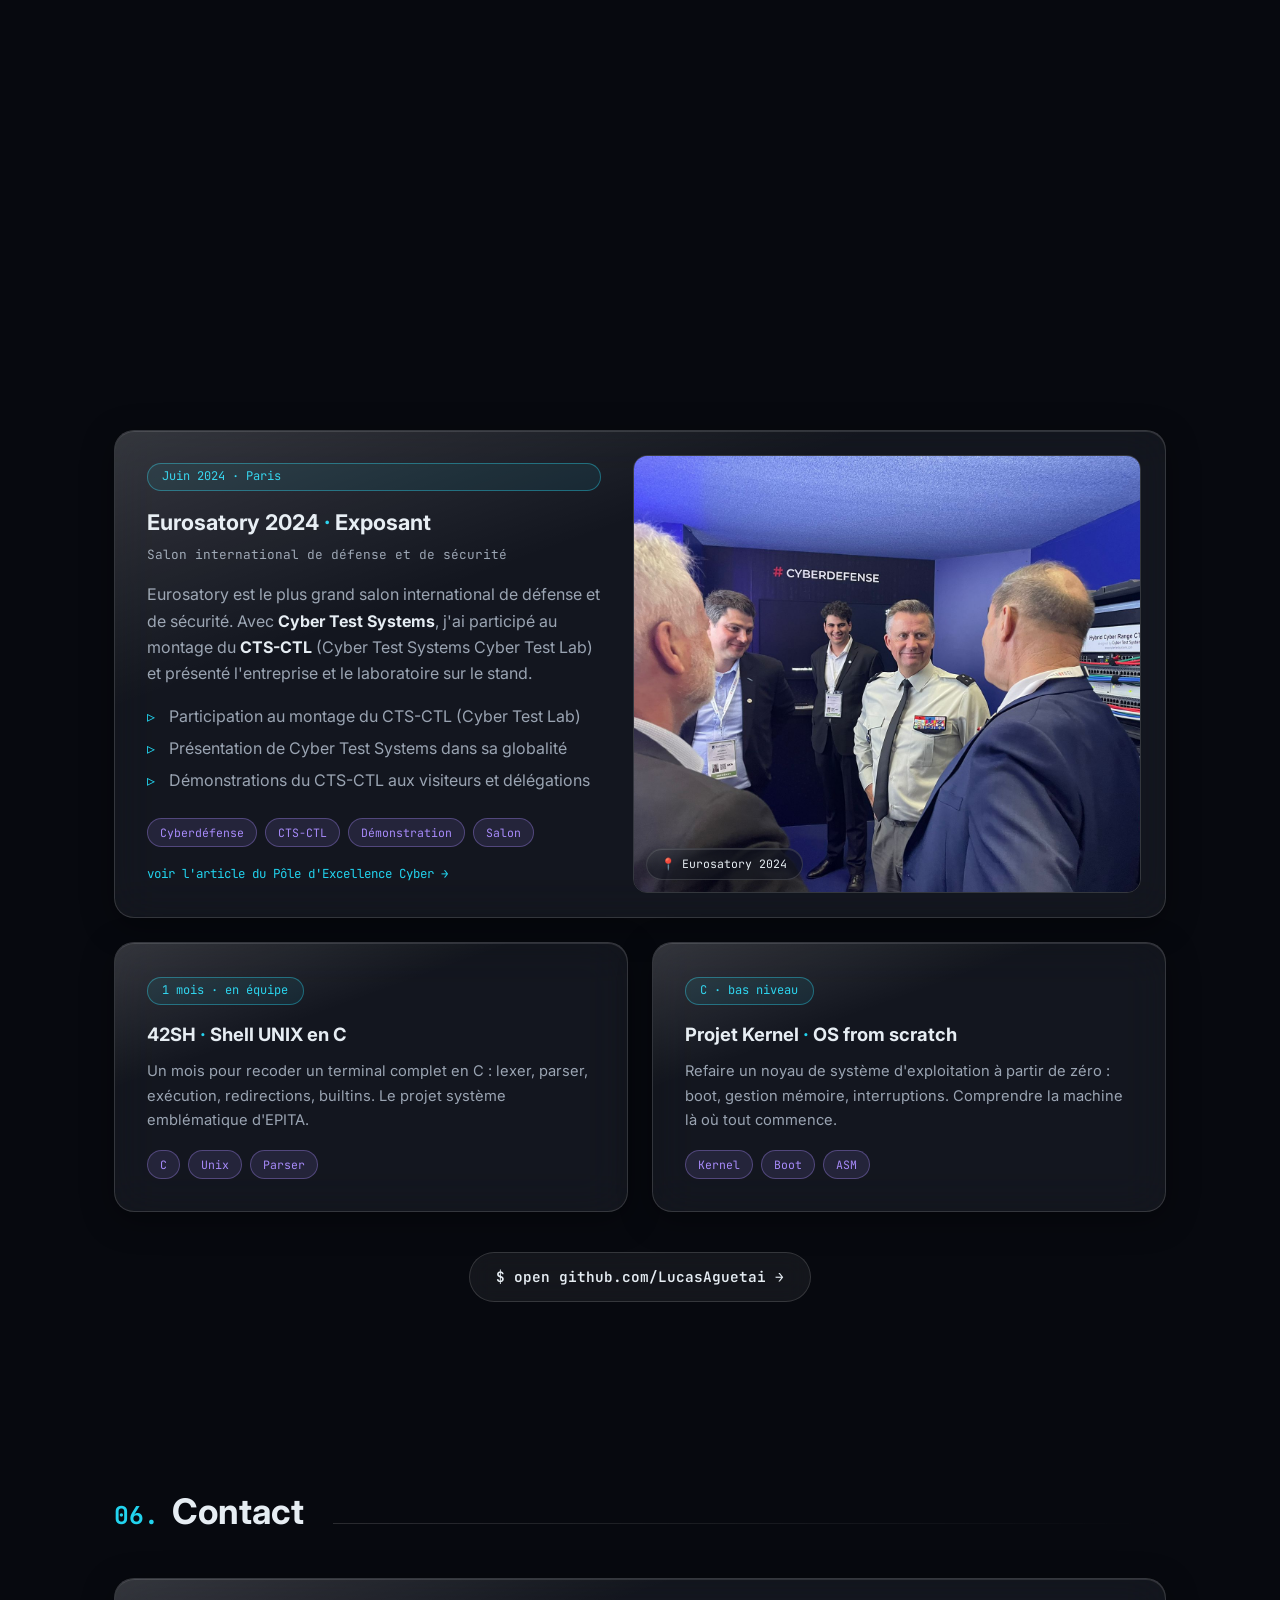
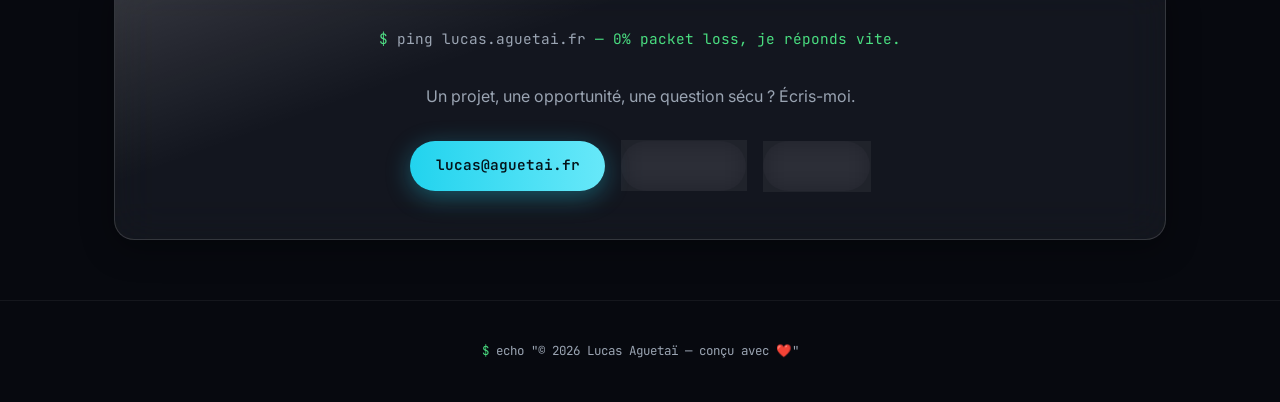
==== commit 67759263: "Valeurs de repli pour l'âge et l'année dans le HTML" ====
--- a/index.html
+++ b/index.html
@@ -135,7 +135,7 @@
         </div>
         <div class="glass card about-text">
           <p data-i18n="about-p1">
-            Je m'appelle Lucas, j'ai <span id="age-inline"></span> ans et je suis étudiant-ingénieur en
+            Je m'appelle Lucas, j'ai <span id="age-inline">23</span> ans et je suis étudiant-ingénieur en
             <strong>cybersécurité à EPITA</strong>, après un BUT informatique à la
             Sorbonne Paris Nord. Depuis octobre 2022, je suis en alternance chez
             <strong>Cyber Test Systems</strong>.
@@ -151,7 +151,7 @@
         </div>
         <div class="glass card about-facts mono">
           <div class="fact"><span class="fact-key">$ whoami</span><span class="fact-val">lucas.aguetai</span></div>
-          <div class="fact"><span class="fact-key">$ birth</span><span class="fact-val" data-i18n="fact-birth">30/08/2003 (<span id="age"></span> ans)</span></div>
+          <div class="fact"><span class="fact-key">$ birth</span><span class="fact-val" data-i18n="fact-birth">30/08/2003 (<span id="age">23</span> ans)</span></div>
           <div class="fact"><span class="fact-key">$ school</span><span class="fact-val" data-i18n="fact-school">EPITA — cybersécurité</span></div>
           <div class="fact"><span class="fact-key">$ company</span><span class="fact-val">Cyber Test Systems</span></div>
           <div class="fact"><span class="fact-key">$ uptime</span><span class="fact-val" data-i18n="fact-uptime">alternance depuis oct. 2022</span></div>
@@ -401,7 +401,7 @@
   </main>
 
   <footer class="footer mono">
-    <p data-i18n="footer-line"><span class="prompt">$</span> echo "© <span id="year"></span> Lucas Aguetaï — conçu avec ❤️"</p>
+    <p data-i18n="footer-line"><span class="prompt">$</span> echo "© <span id="year">2026</span> Lucas Aguetaï — conçu avec ❤️"</p>
   </footer>
 
   <script src="script.js"></script>
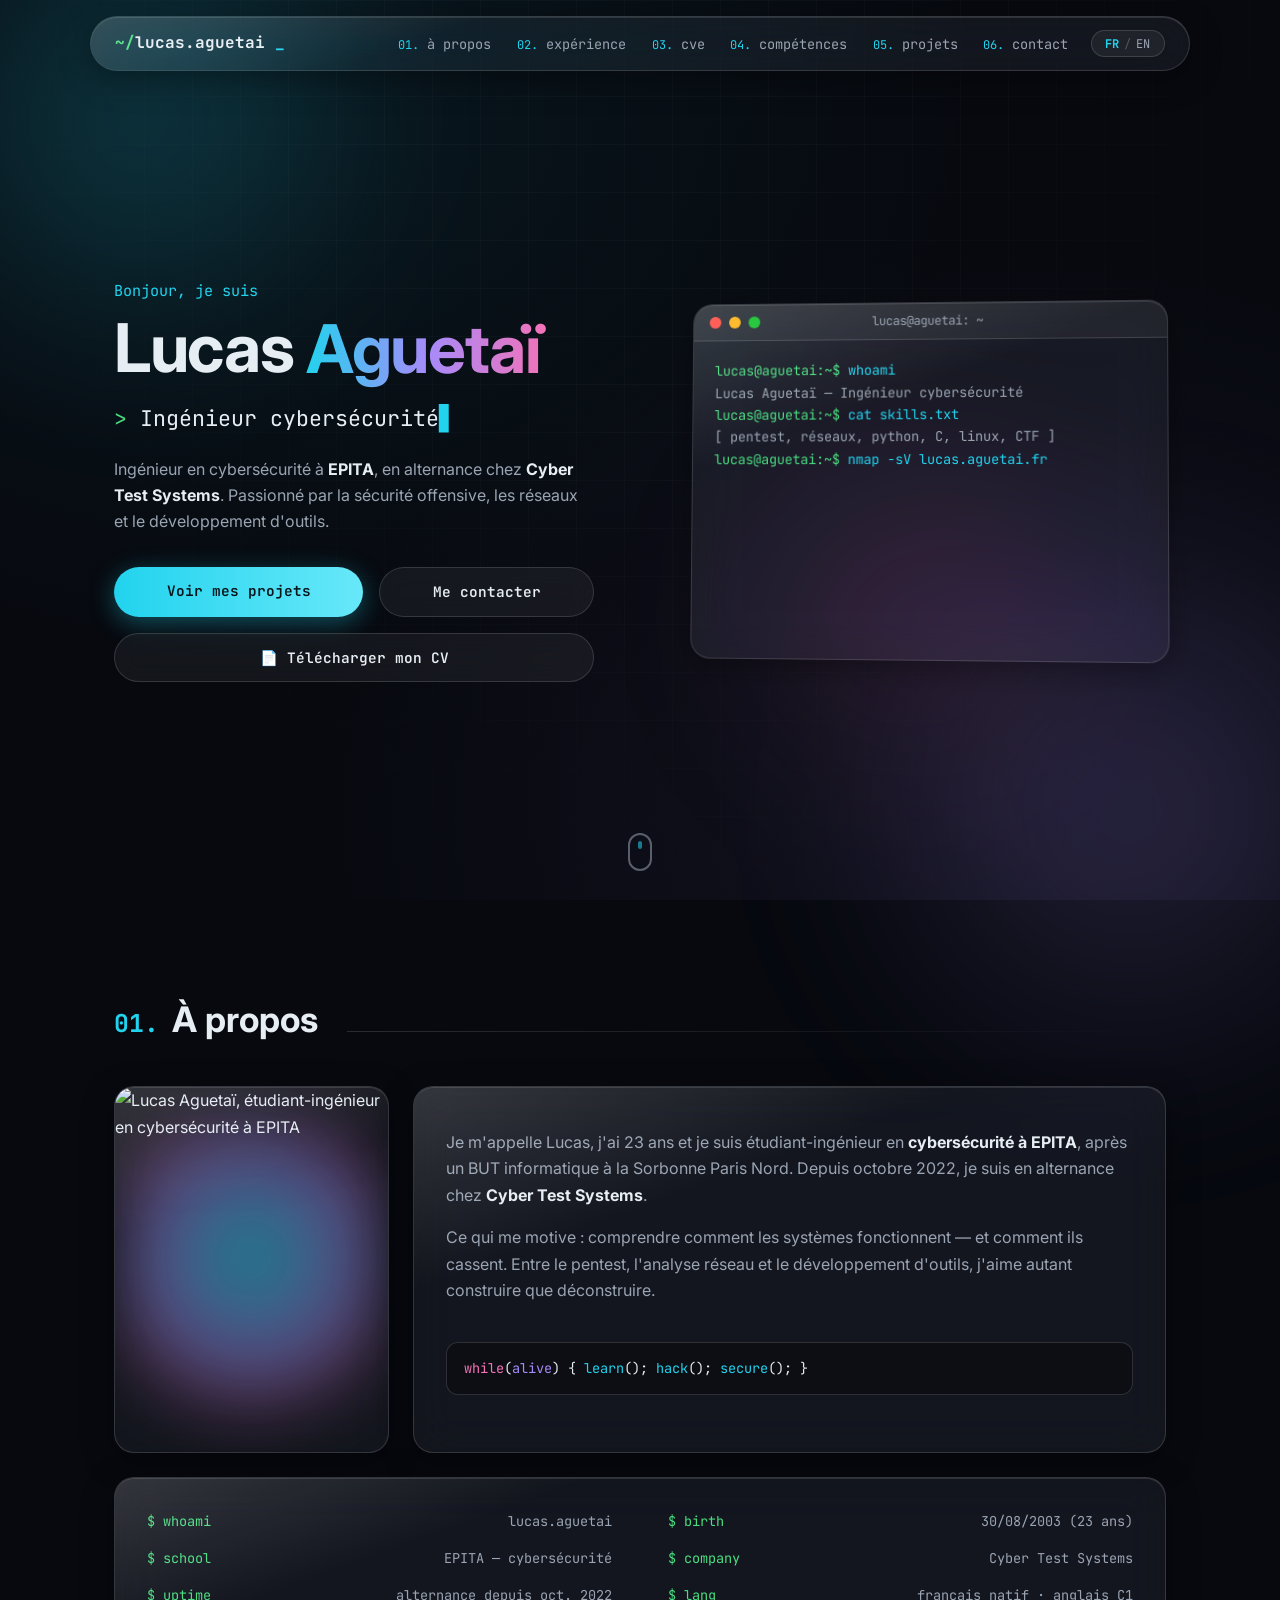
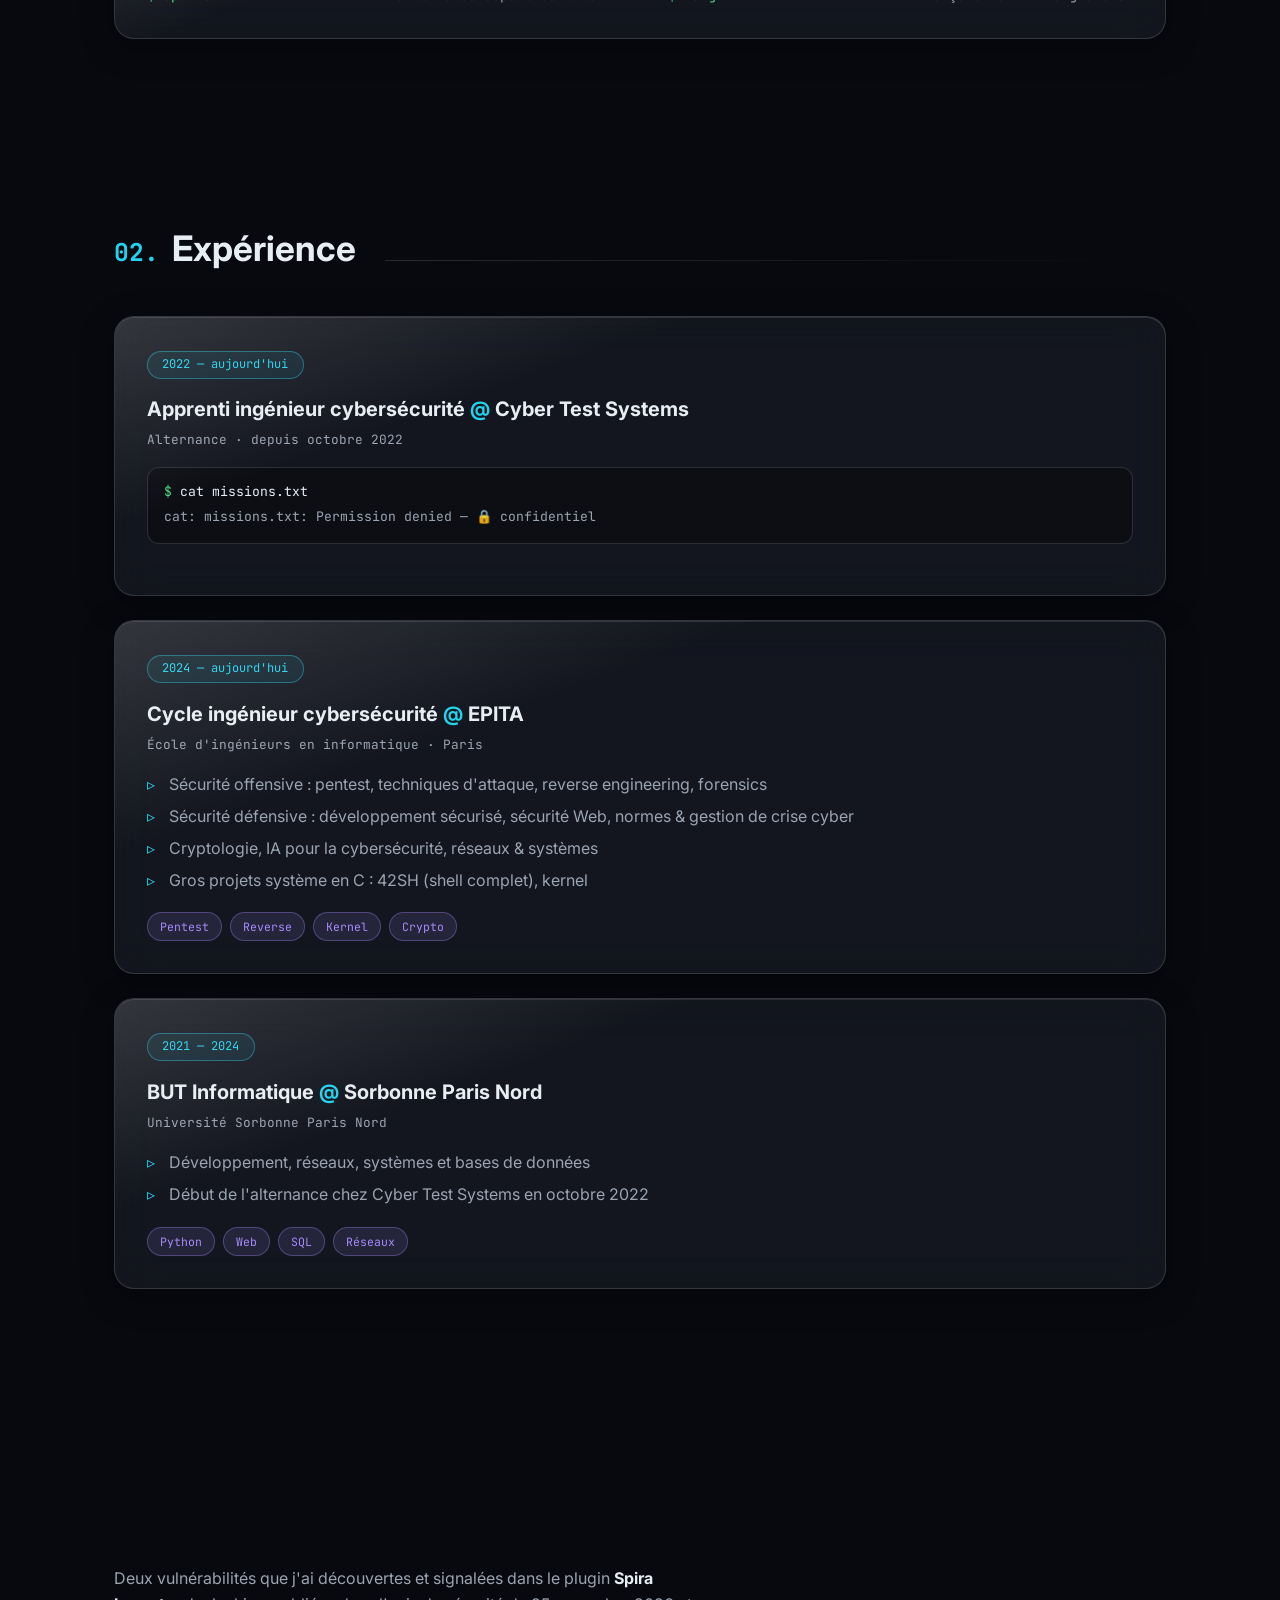
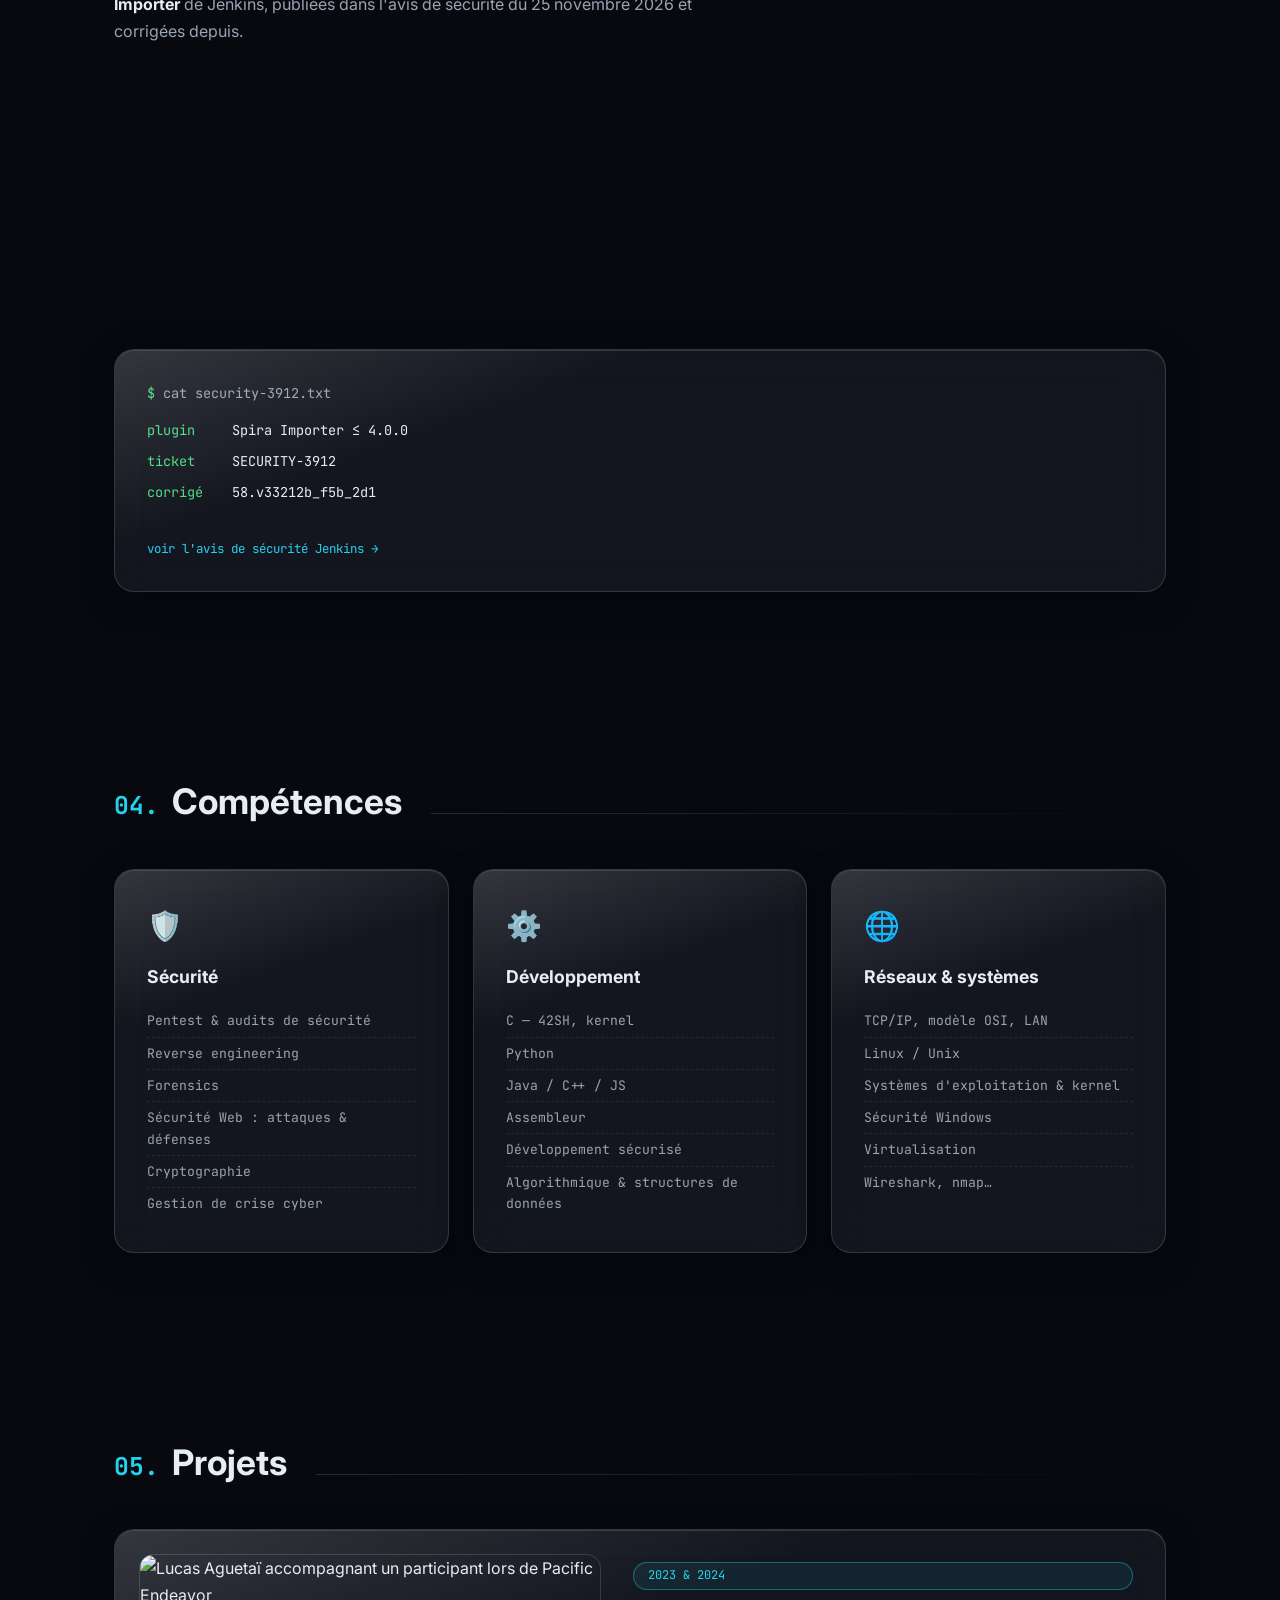
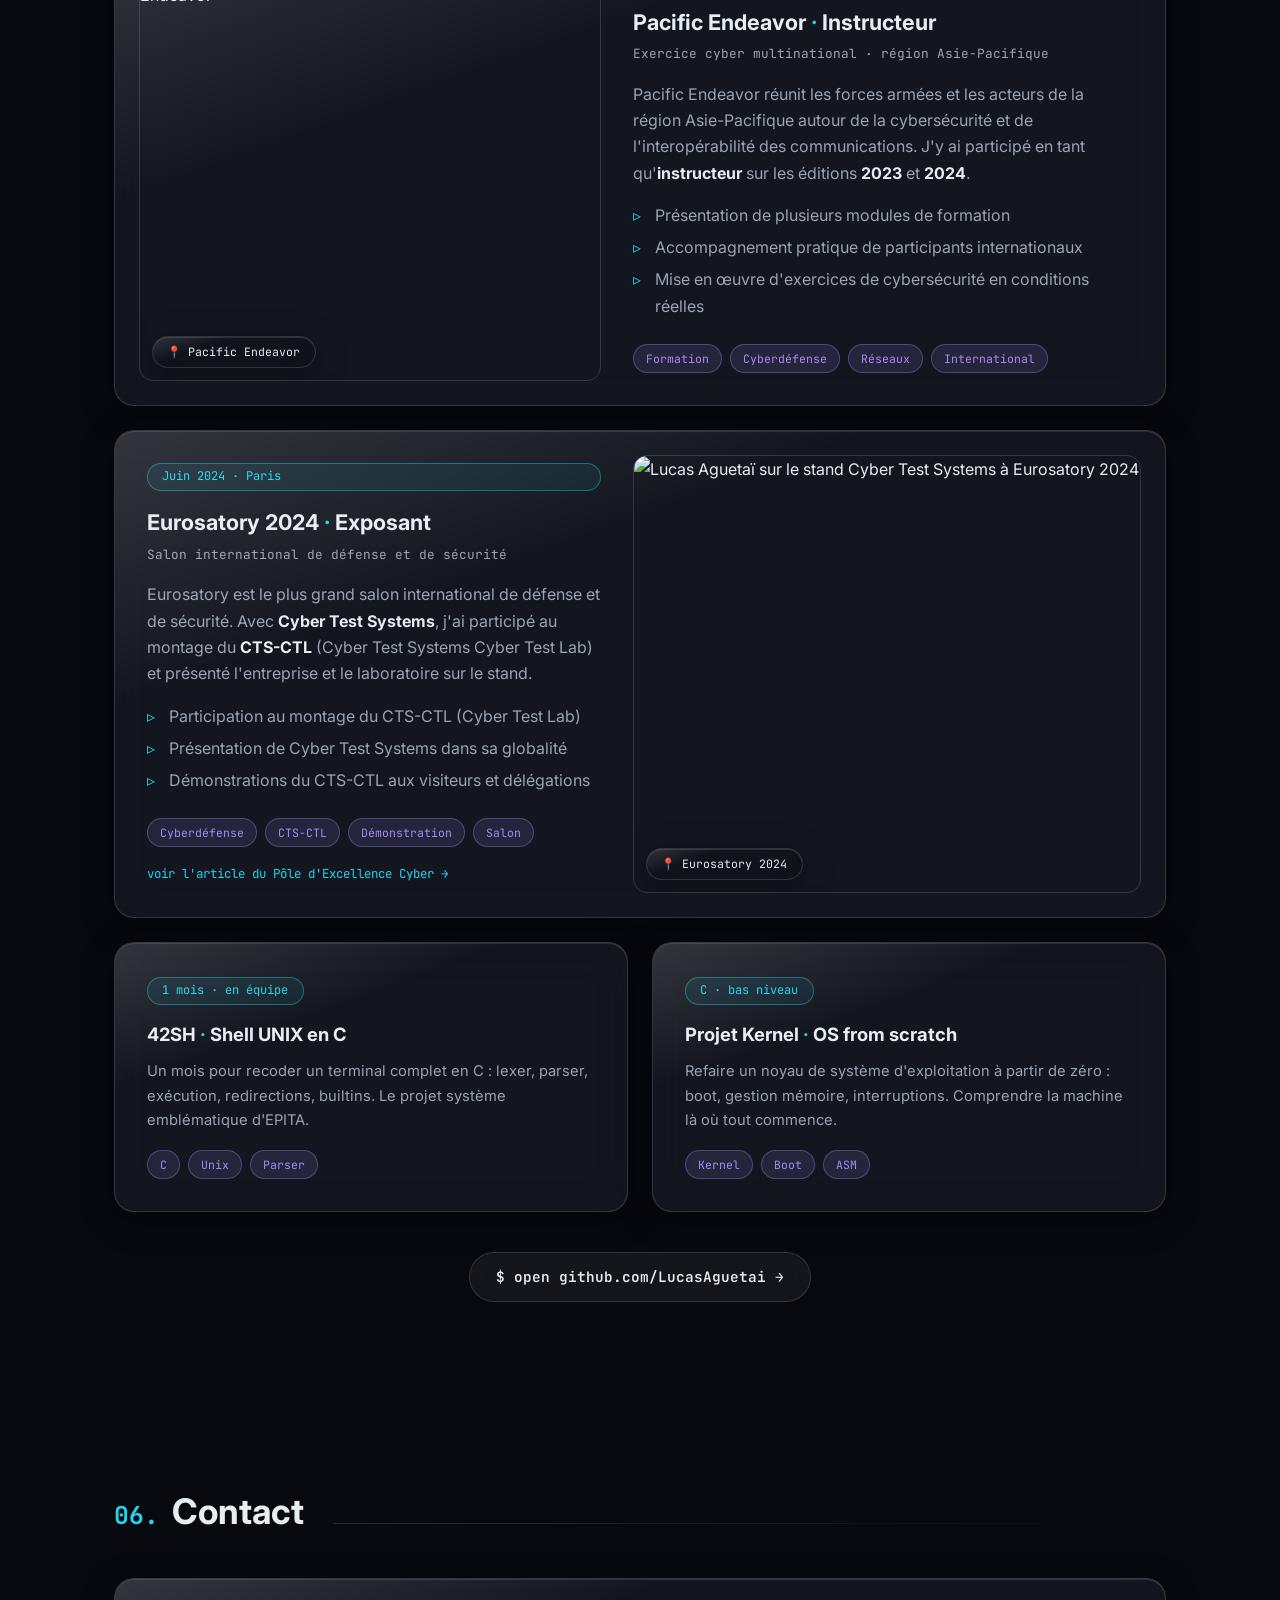
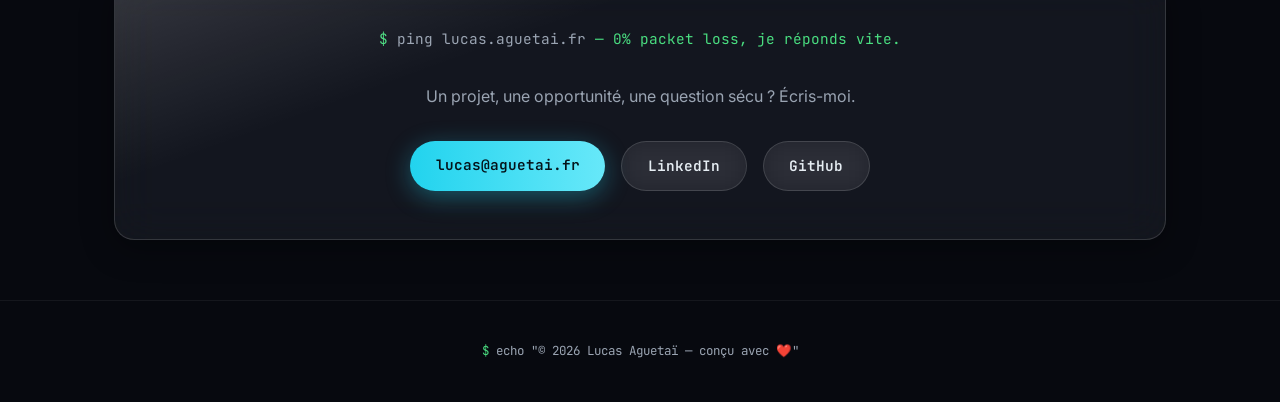
==== commit 9efd41c7: "Images renommées à mon nom, sitemap enrichi et carte sociale refaite" ====
--- a/index.html
+++ b/index.html
@@ -12,7 +12,7 @@
   <meta property="og:url" content="https://lucas.aguetai.fr/">
   <meta property="og:title" content="Lucas Aguetaï — Ingénieur Cybersécurité">
   <meta property="og:description" content="Portfolio de Lucas Aguetaï, ingénieur en cybersécurité à EPITA, en alternance chez Cyber Test Systems.">
-  <meta property="og:image" content="https://lucas.aguetai.fr/assets/og-image.jpg">
+  <meta property="og:image" content="https://lucas.aguetai.fr/assets/lucas-aguetai.jpg">
   <meta property="og:image:width" content="1200">
   <meta property="og:image:height" content="630">
   <meta property="og:locale" content="fr_FR">
@@ -22,7 +22,7 @@
   <meta name="twitter:card" content="summary_large_image">
   <meta name="twitter:title" content="Lucas Aguetaï — Ingénieur Cybersécurité">
   <meta name="twitter:description" content="Portfolio de Lucas Aguetaï, ingénieur en cybersécurité à EPITA, en alternance chez Cyber Test Systems.">
-  <meta name="twitter:image" content="https://lucas.aguetai.fr/assets/og-image.jpg">
+  <meta name="twitter:image" content="https://lucas.aguetai.fr/assets/lucas-aguetai.jpg">
 
   <!-- Données structurées -->
   <script type="application/ld+json">
@@ -31,7 +31,7 @@
     "@type": "Person",
     "name": "Lucas Aguetaï",
     "url": "https://lucas.aguetai.fr/",
-    "image": "https://lucas.aguetai.fr/assets/og-image.jpg",
+    "image": "https://lucas.aguetai.fr/assets/lucas-aguetai-portrait.png",
     "jobTitle": "Apprenti ingénieur cybersécurité",
     "worksFor": { "@type": "Organization", "name": "Cyber Test Systems" },
     "alumniOf": [
@@ -131,7 +131,7 @@
       <div class="about-grid">
         <div class="glass about-photo">
           <div class="photo-halo" aria-hidden="true"></div>
-          <img src="assets/portrait.png" alt="Portrait de Lucas Aguetaï">
+          <img src="assets/lucas-aguetai-portrait.png" alt="Lucas Aguetaï, étudiant-ingénieur en cybersécurité à EPITA" width="432" height="578">
         </div>
         <div class="glass card about-text">
           <p data-i18n="about-p1">
@@ -305,7 +305,7 @@
       <h2 class="section-title" data-i18n="title-projects"><span class="section-index mono">05.</span> Projets</h2>
       <div class="glass pe-card">
         <div class="pe-image">
-          <img src="assets/pacific-endeavor.jpg" alt="Lucas Aguetaï accompagnant un participant lors de Pacific Endeavor" loading="lazy">
+          <img src="assets/lucas-aguetai-pacific-endeavor.jpg" alt="Lucas Aguetaï accompagnant un participant lors de Pacific Endeavor" loading="lazy">
           <span class="pe-caption mono glass">📍 Pacific Endeavor</span>
         </div>
         <div class="pe-content">
@@ -330,7 +330,7 @@
       </div>
       <div class="glass pe-card pe-flip">
         <div class="pe-image">
-          <img src="assets/eurosatory.jpg" alt="Lucas Aguetaï sur le stand Cyber Test Systems à Eurosatory 2024" loading="lazy">
+          <img src="assets/lucas-aguetai-eurosatory-2024.jpg" alt="Lucas Aguetaï sur le stand Cyber Test Systems à Eurosatory 2024" loading="lazy">
           <span class="pe-caption mono glass">📍 Eurosatory 2024</span>
         </div>
         <div class="pe-content">
--- a/style.css
+++ b/style.css
@@ -463,6 +463,9 @@
   position: relative;
   display: block;
   width: 100%;
+  /* les attributs width/height du HTML évitent le décalage au chargement ;
+     height:auto empêche la hauteur de s'appliquer telle quelle */
+  height: auto;
   margin-top: auto;
   filter: drop-shadow(0 14px 30px rgba(0, 0, 0, 0.55));
 }
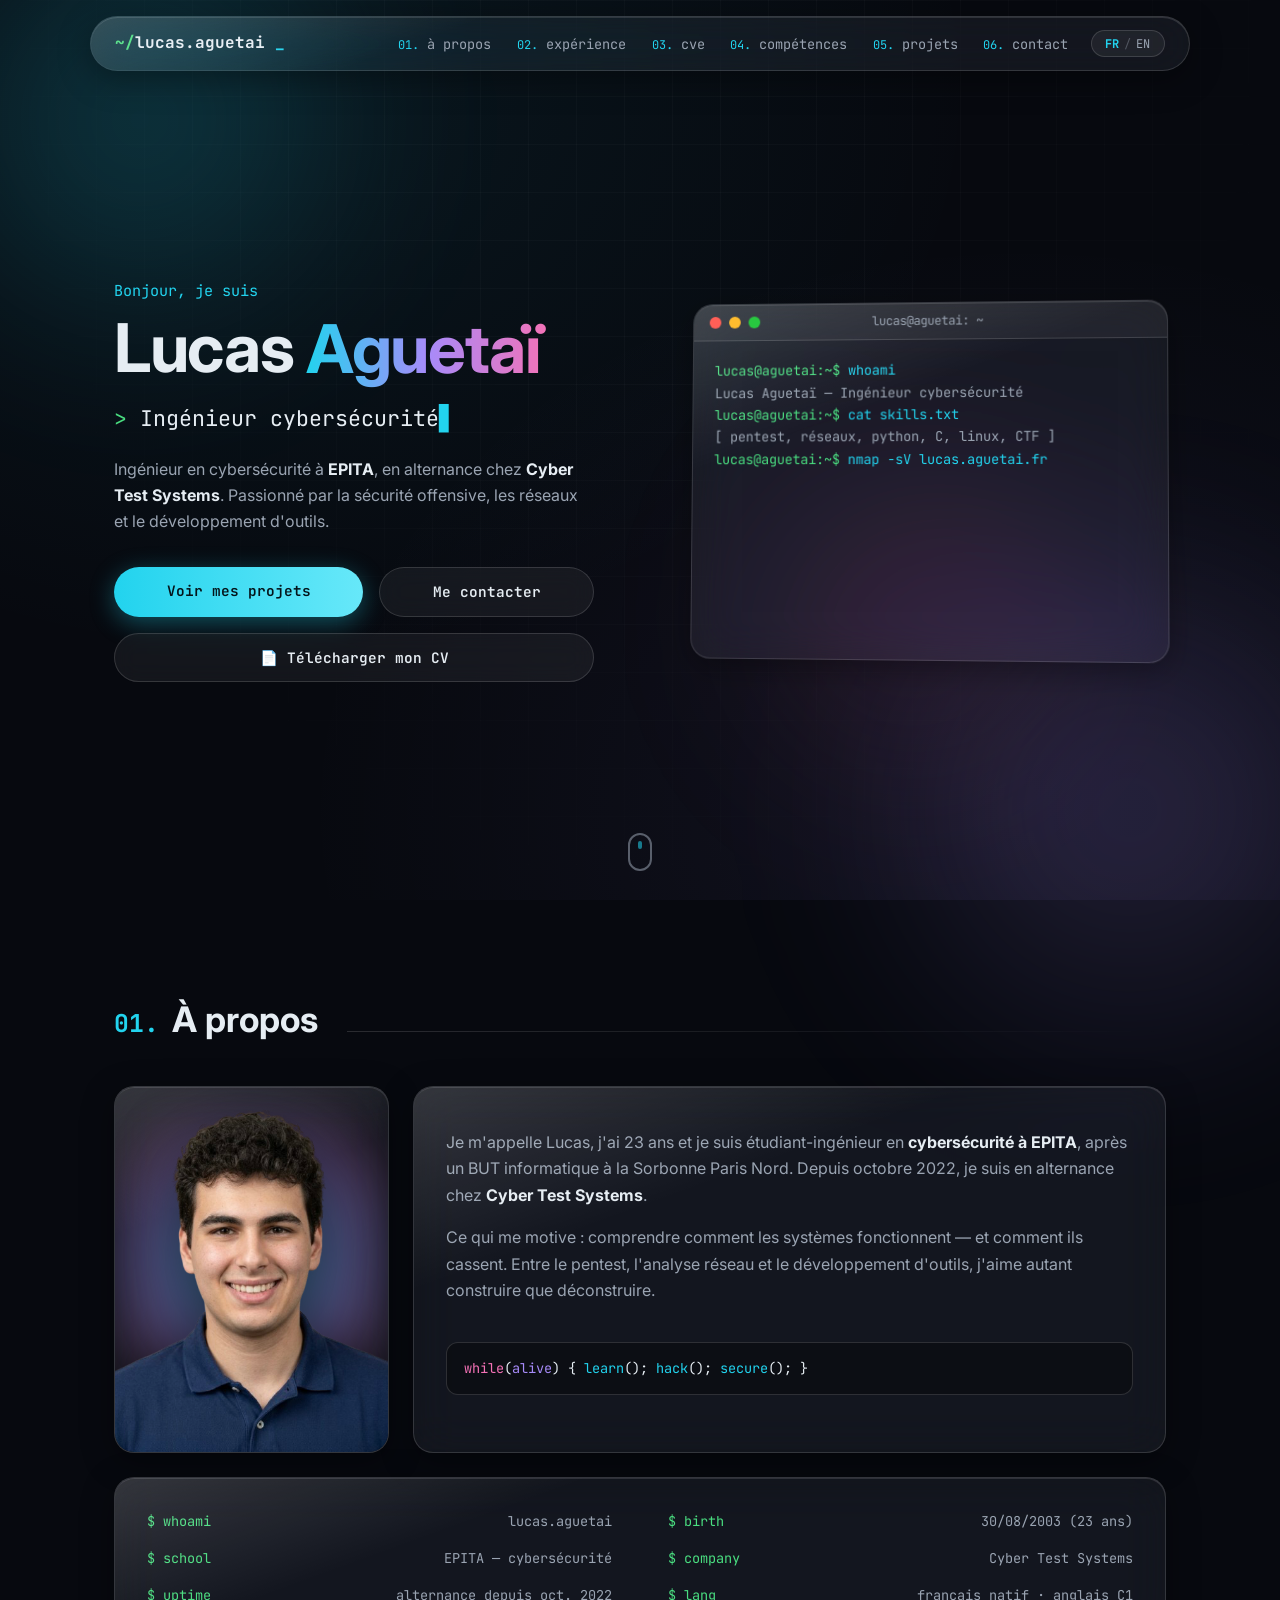
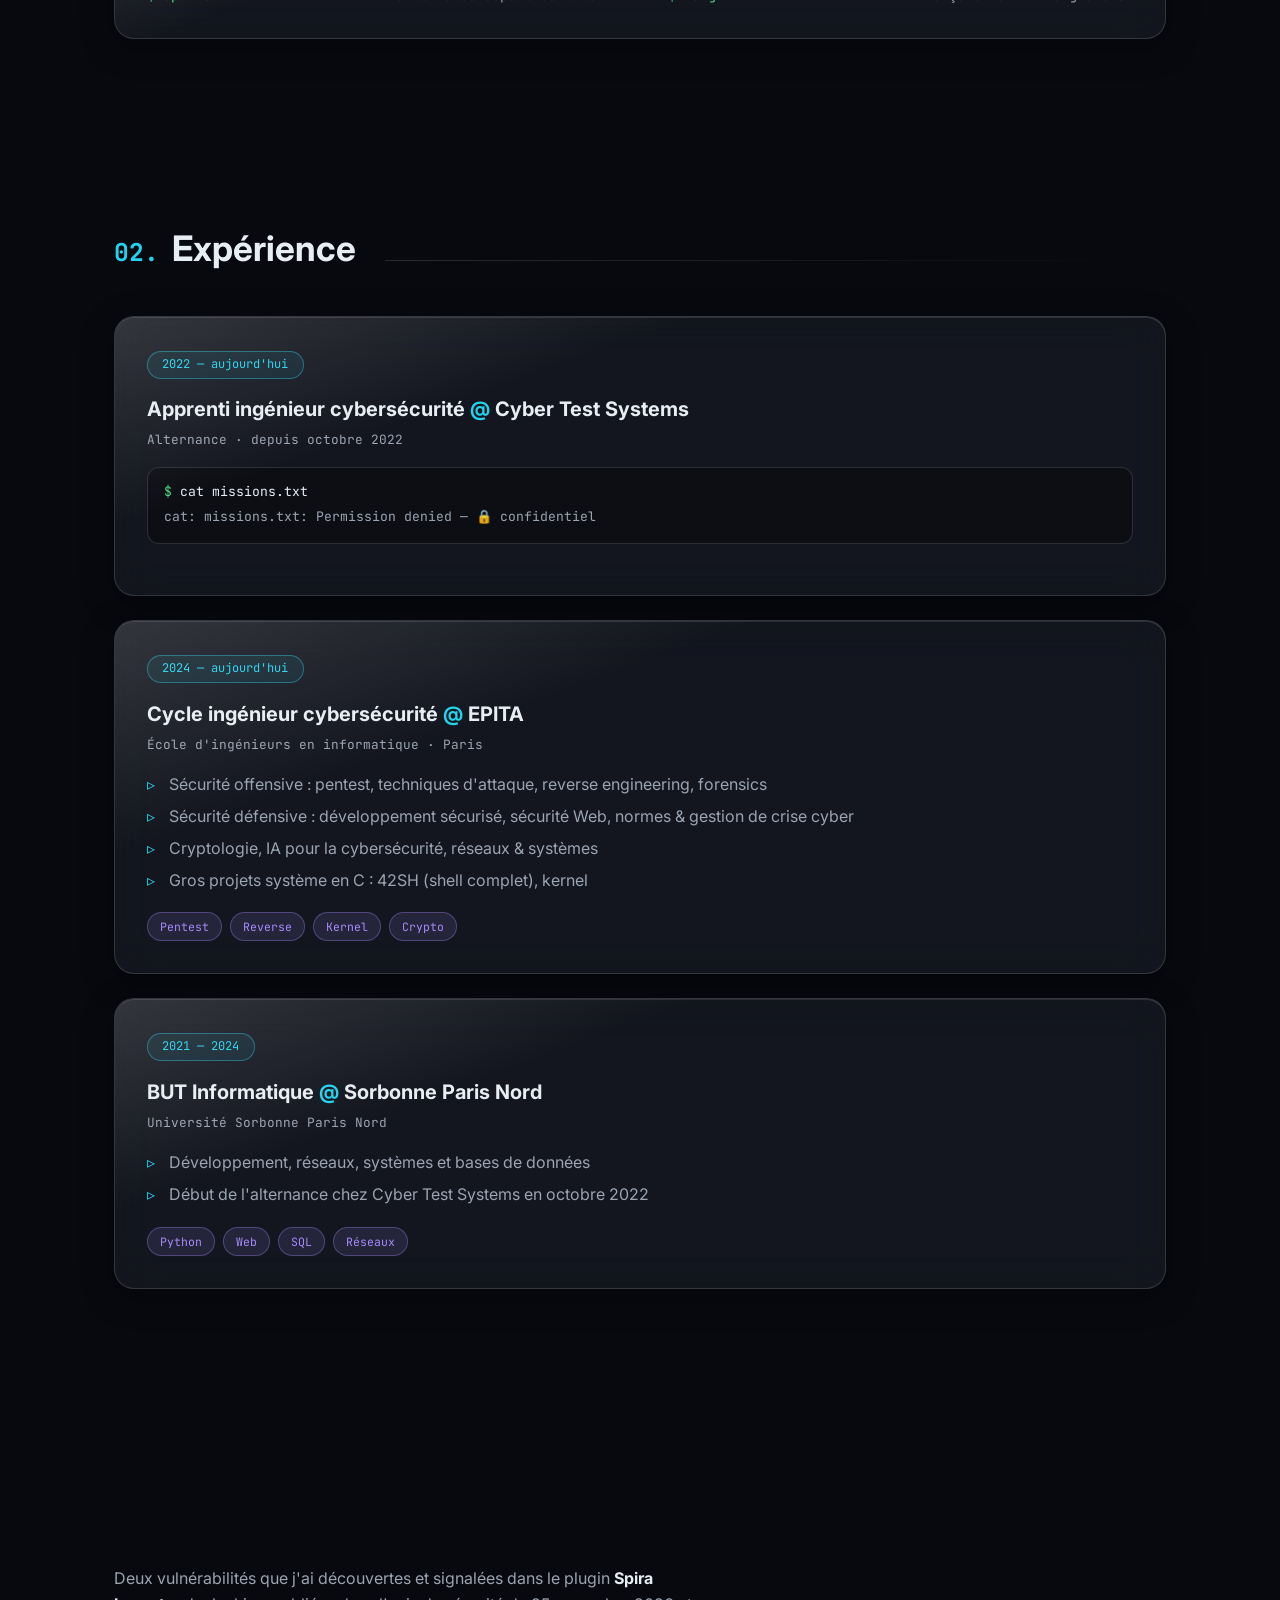
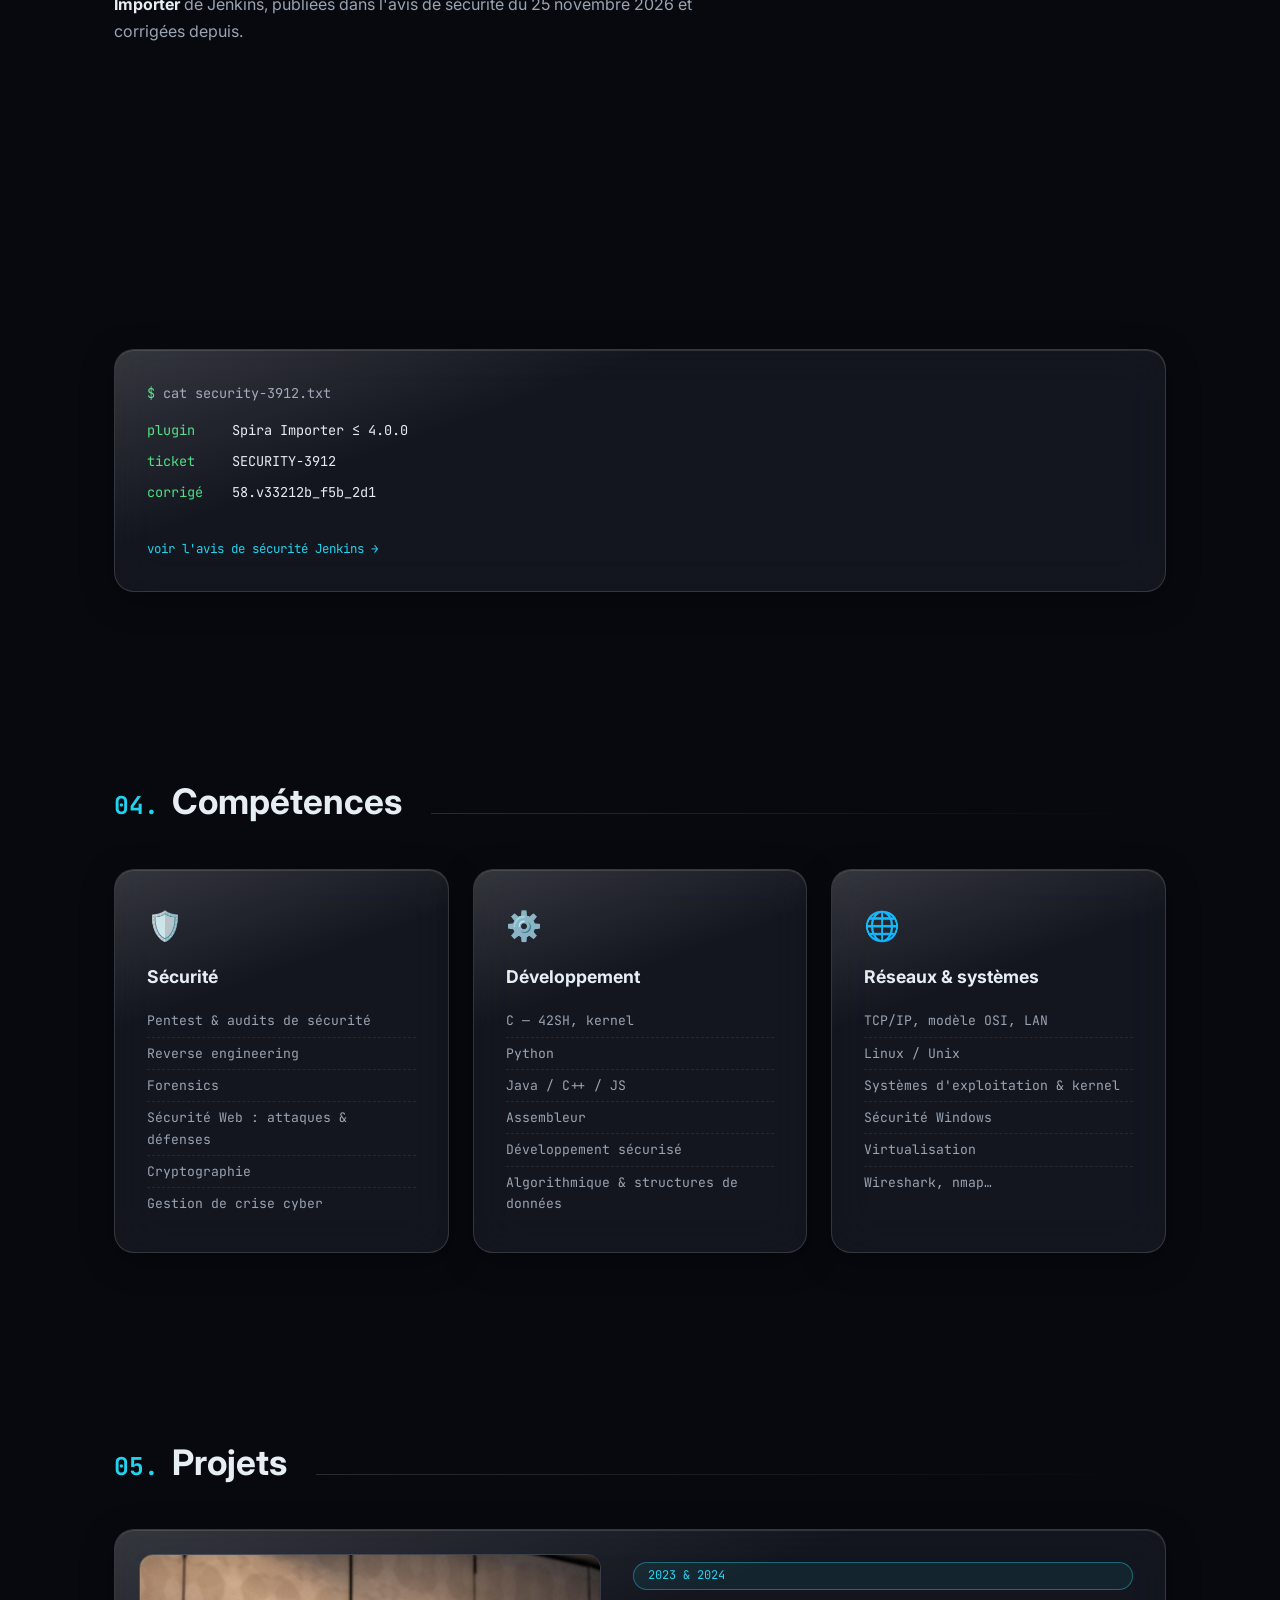
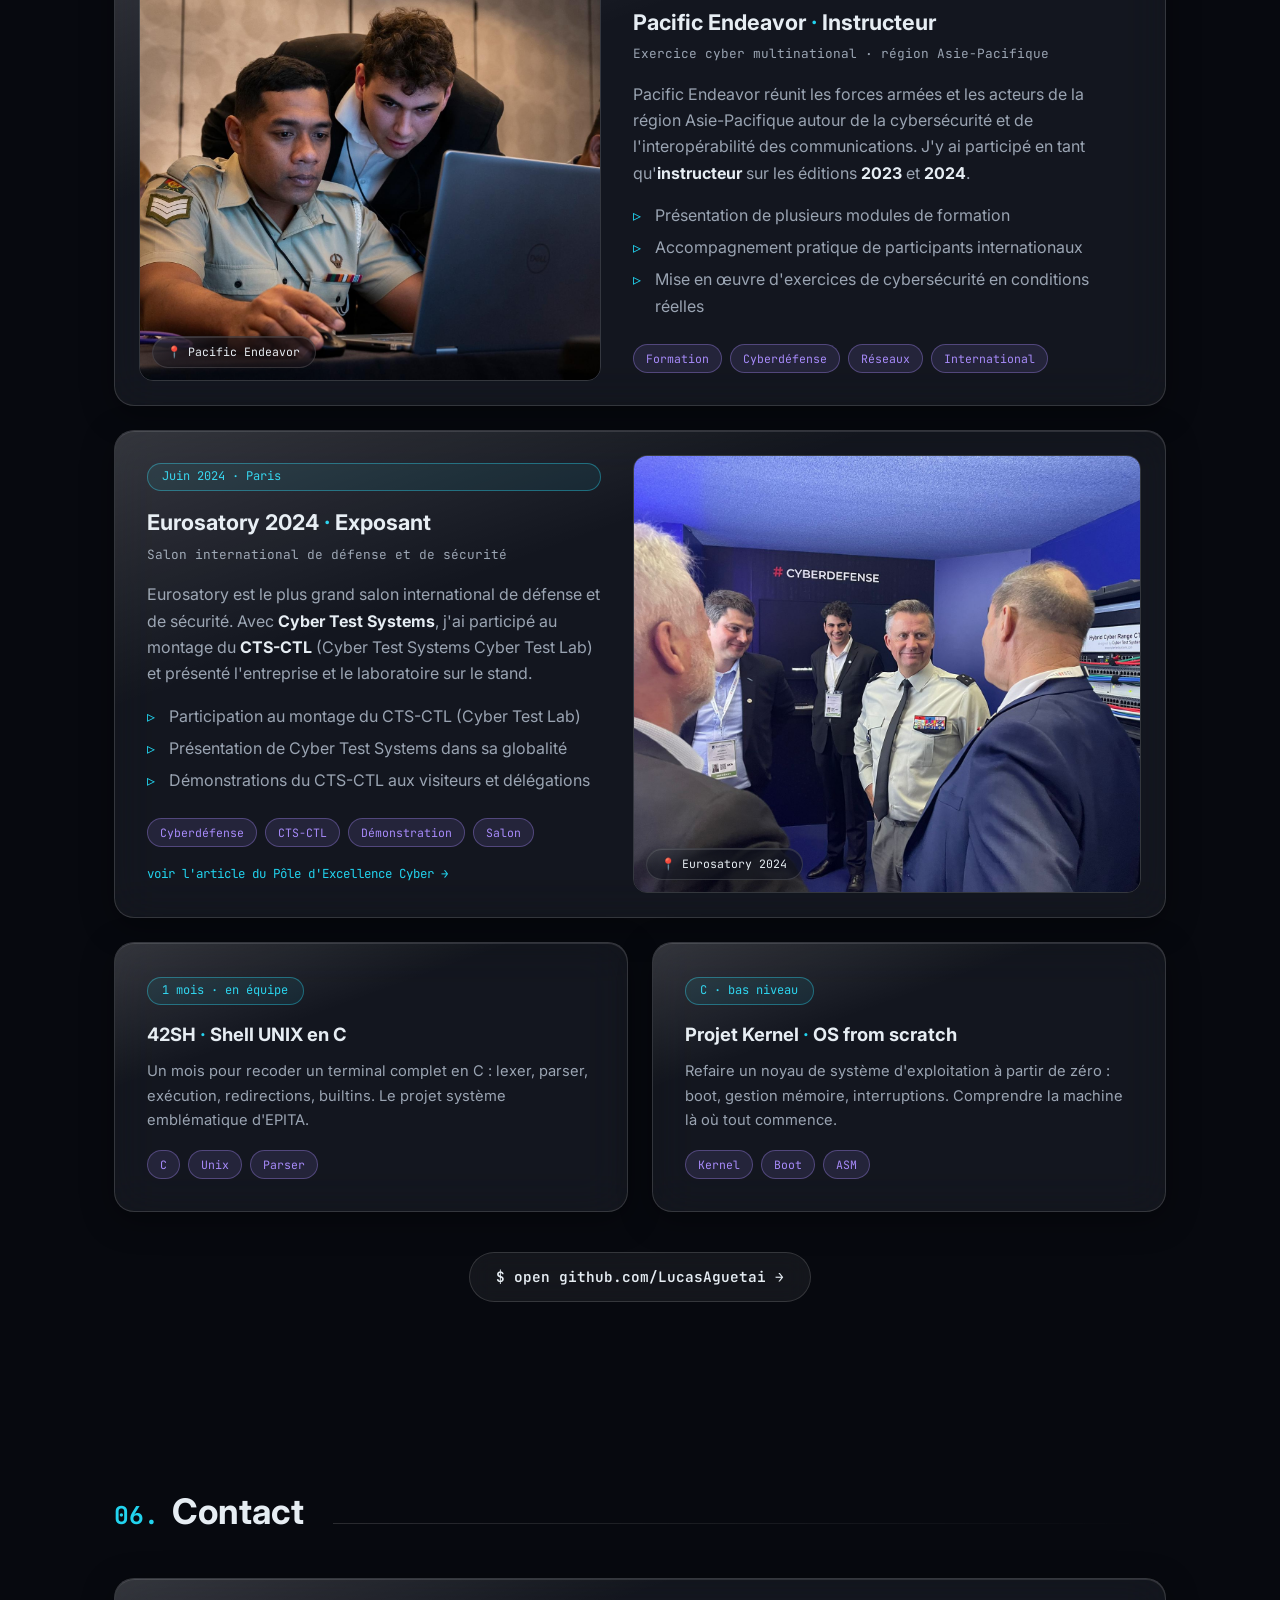
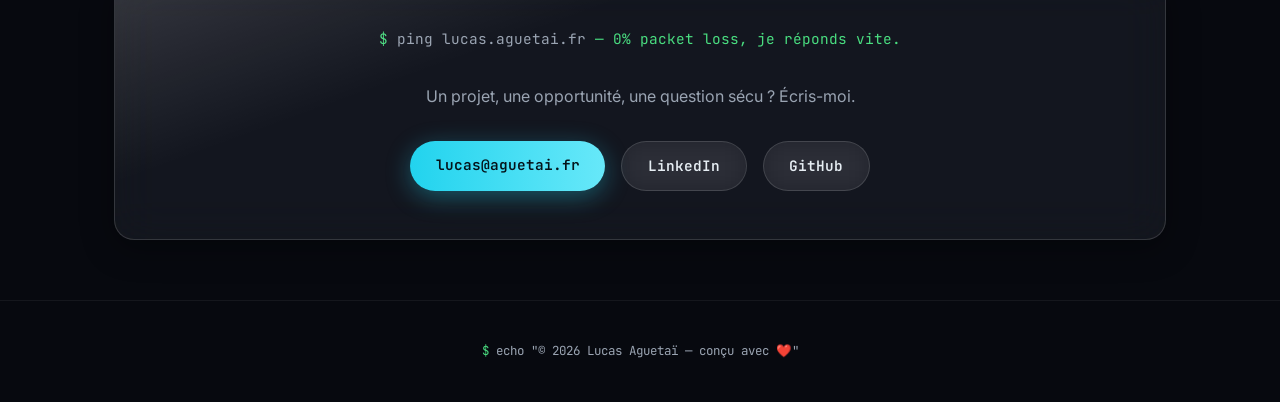
==== commit 2a21cfc1: "Favicon en vrais fichiers : Google ignorait la data-URI" ====
--- a/index.html
+++ b/index.html
@@ -51,7 +51,9 @@
   <link rel="preconnect" href="https://fonts.gstatic.com" crossorigin>
   <link href="https://fonts.googleapis.com/css2?family=JetBrains+Mono:ital,wght@0,300;0,400;0,600;0,700;1,400&family=Inter:wght@300;400;500;600;700&display=swap" rel="stylesheet">
   <link rel="stylesheet" href="style.css">
-  <link rel="icon" href="data:image/svg+xml,%3Csvg xmlns='http://www.w3.org/2000/svg' viewBox='0 0 100 100'%3E%3Ctext x='50' y='72' font-family='Menlo,Consolas,monospace' font-size='72' font-weight='bold' text-anchor='middle'%3E%3Ctspan fill='%234ade80'%3E%3E%3C/tspan%3E%3Ctspan fill='%2322d3ee'%3E_%3C/tspan%3E%3C/text%3E%3C/svg%3E">
+  <link rel="icon" href="/favicon.ico" sizes="any">
+  <link rel="icon" href="/favicon.svg" type="image/svg+xml">
+  <link rel="apple-touch-icon" href="/apple-touch-icon.png">
 </head>
 <body>
 
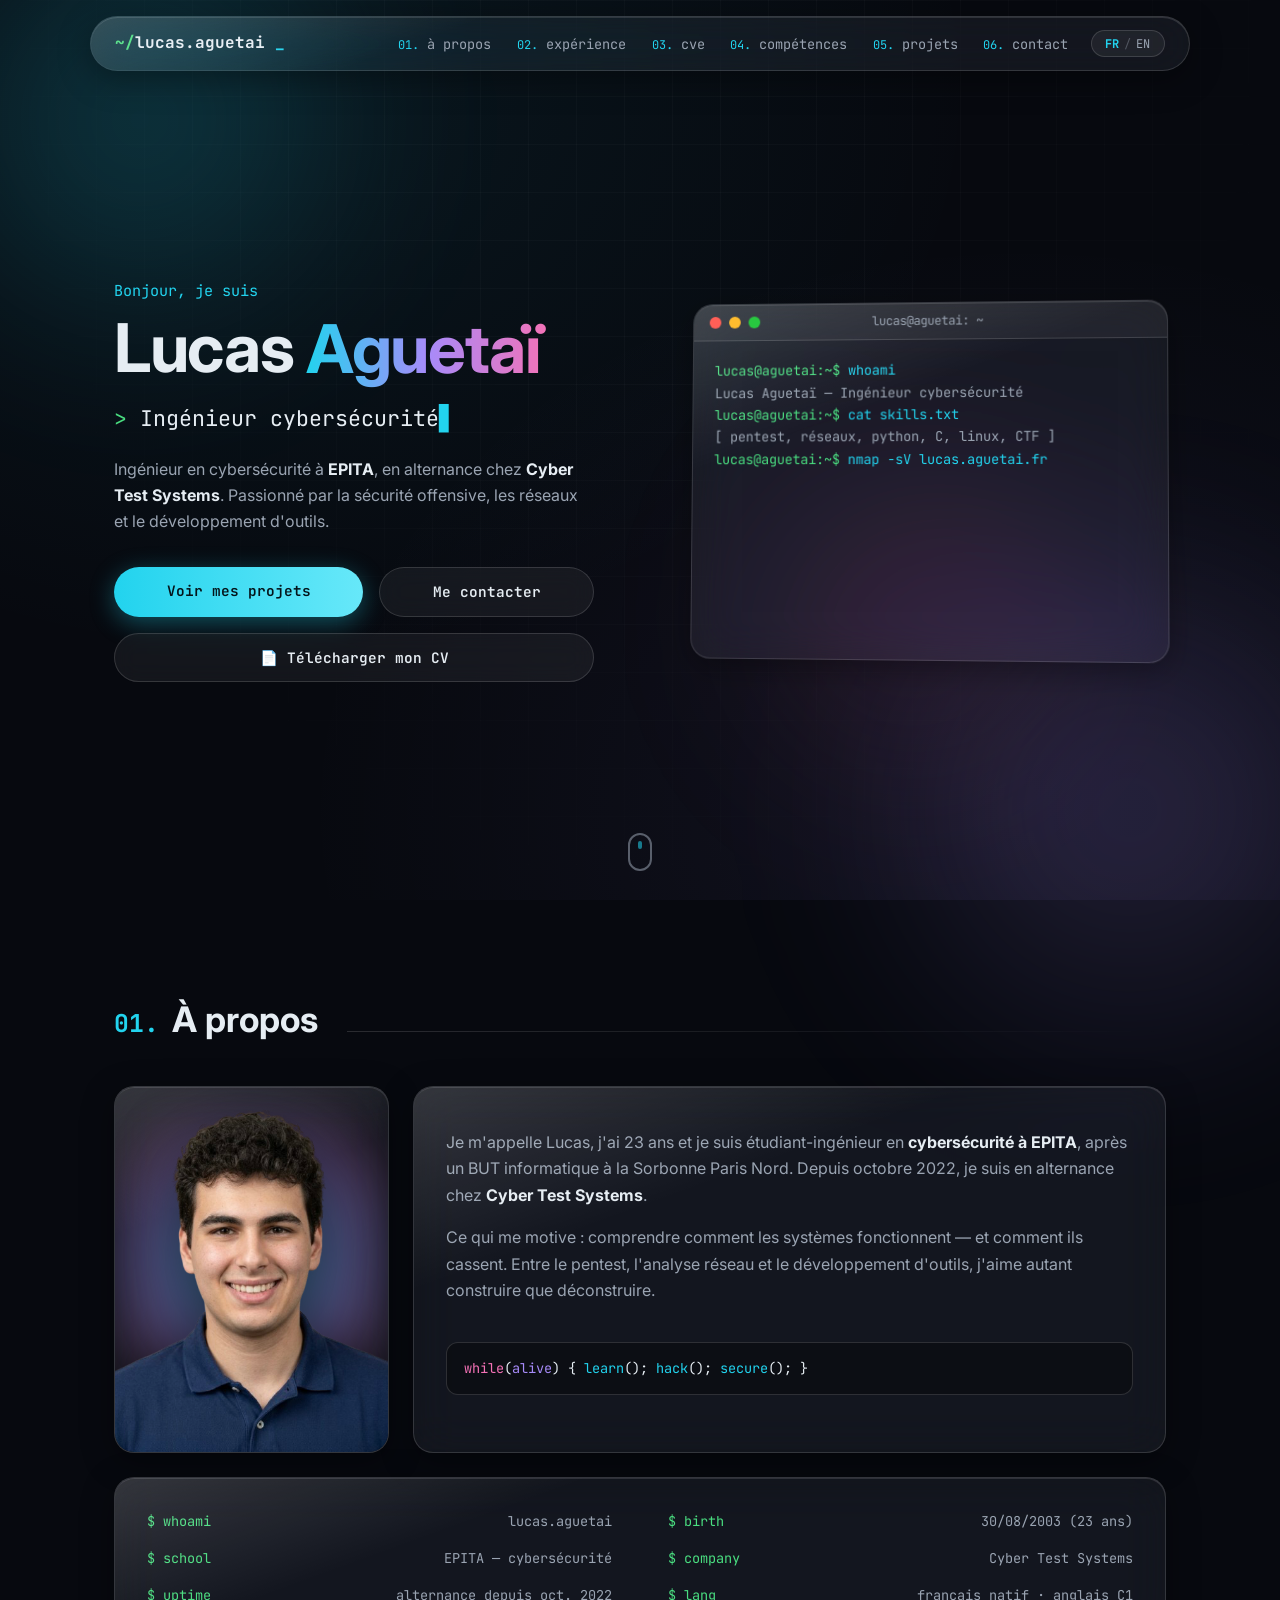
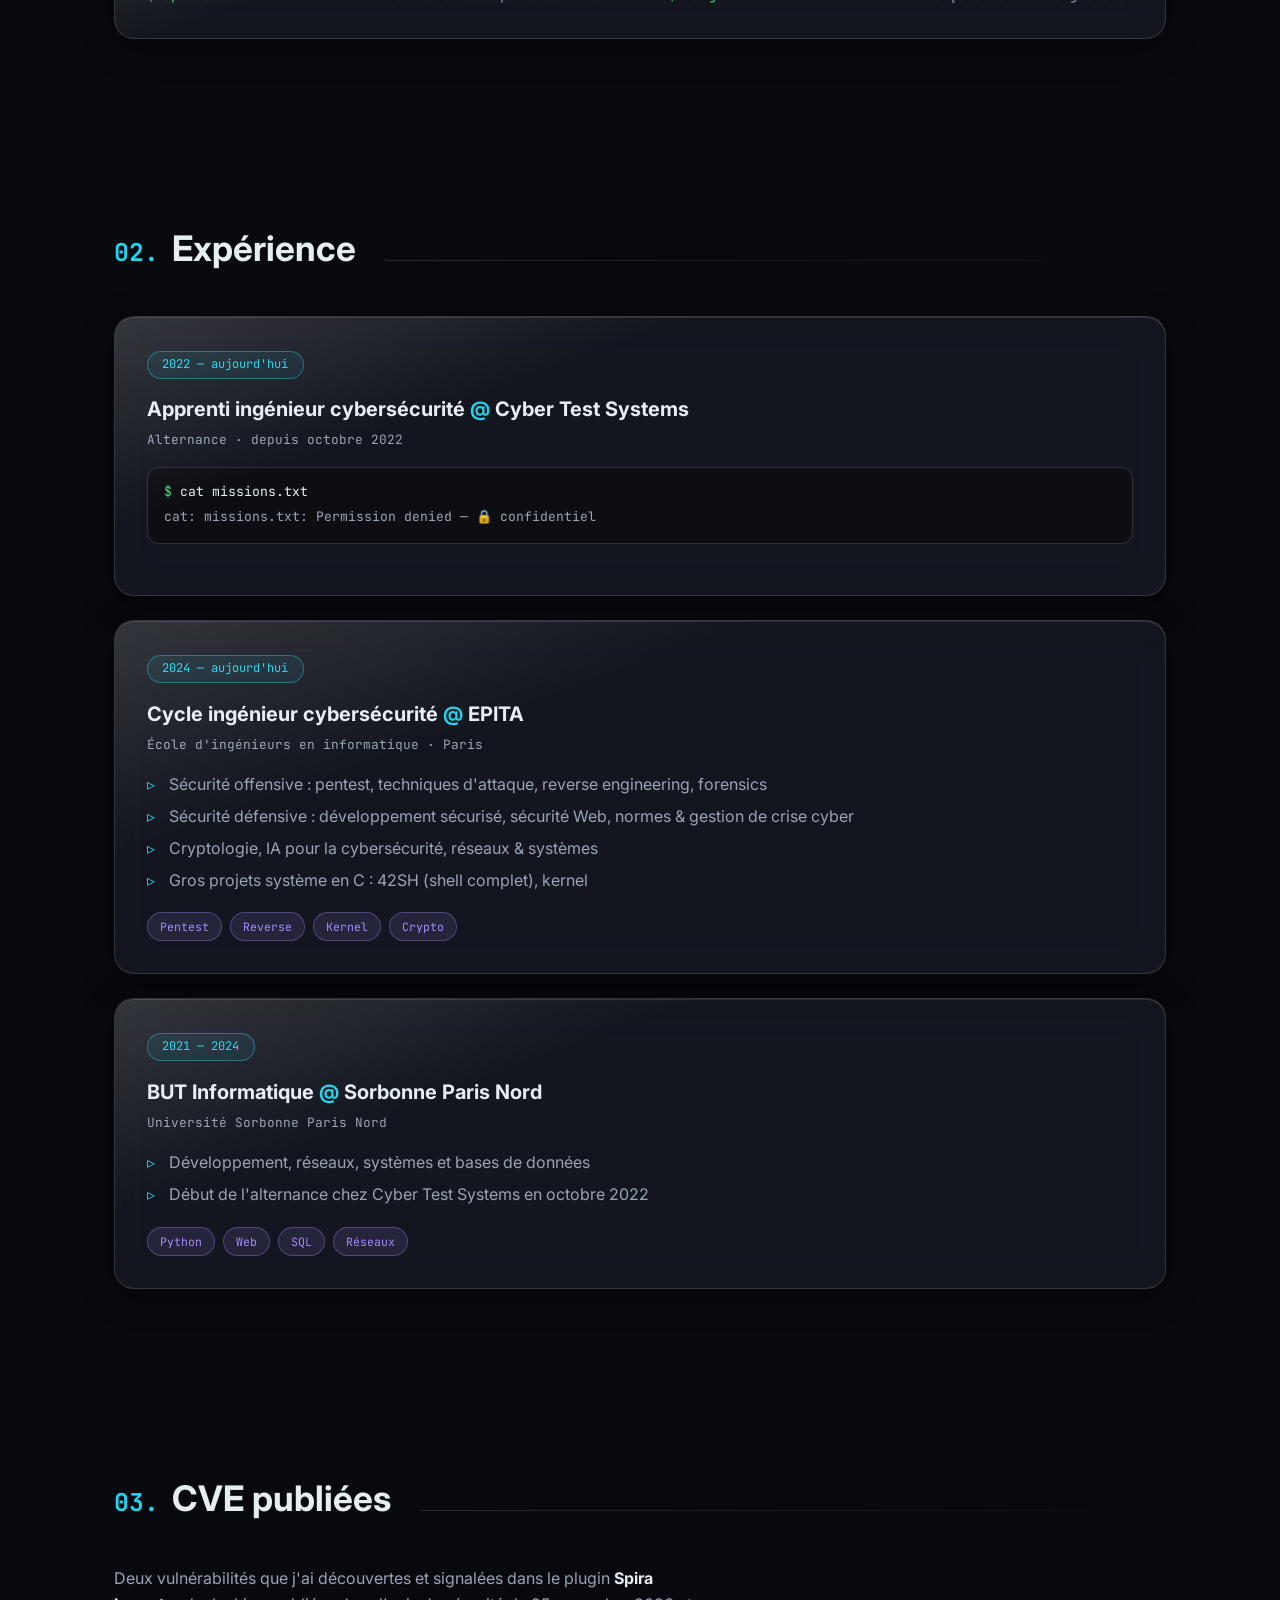
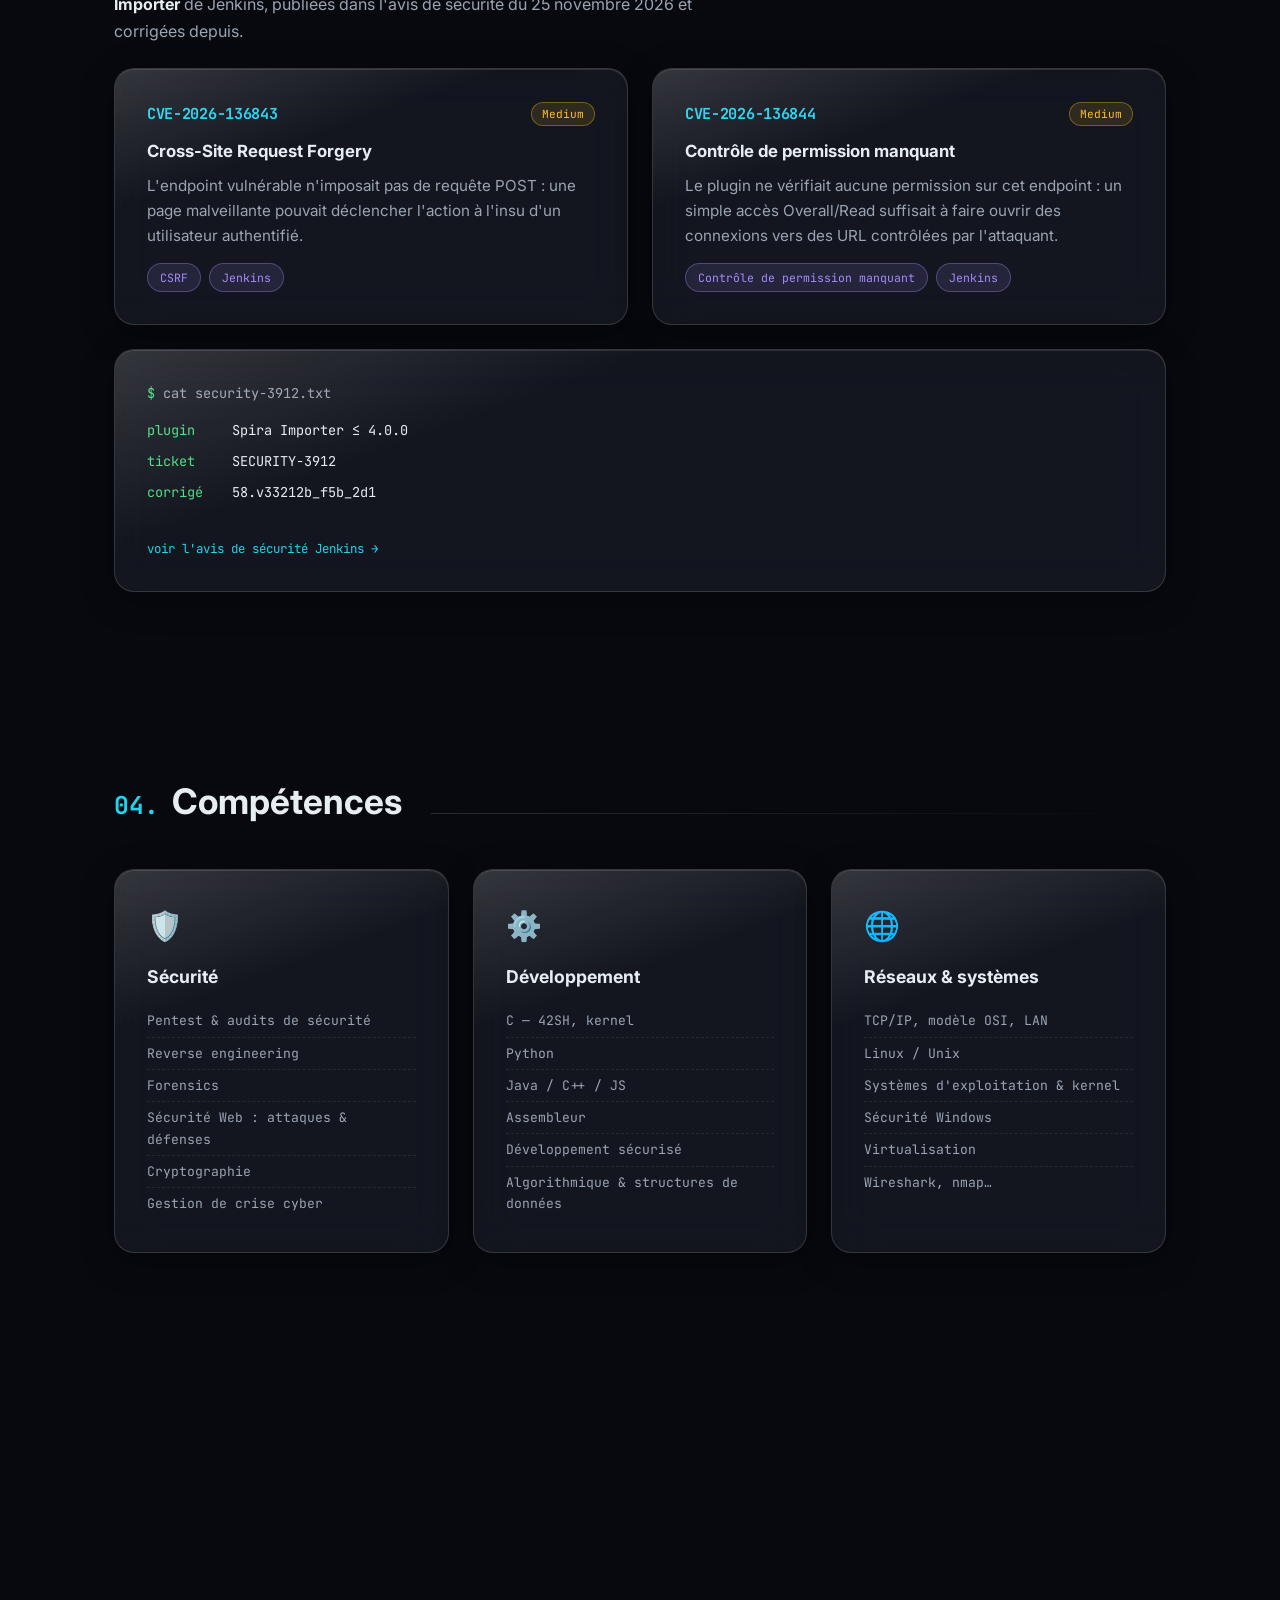
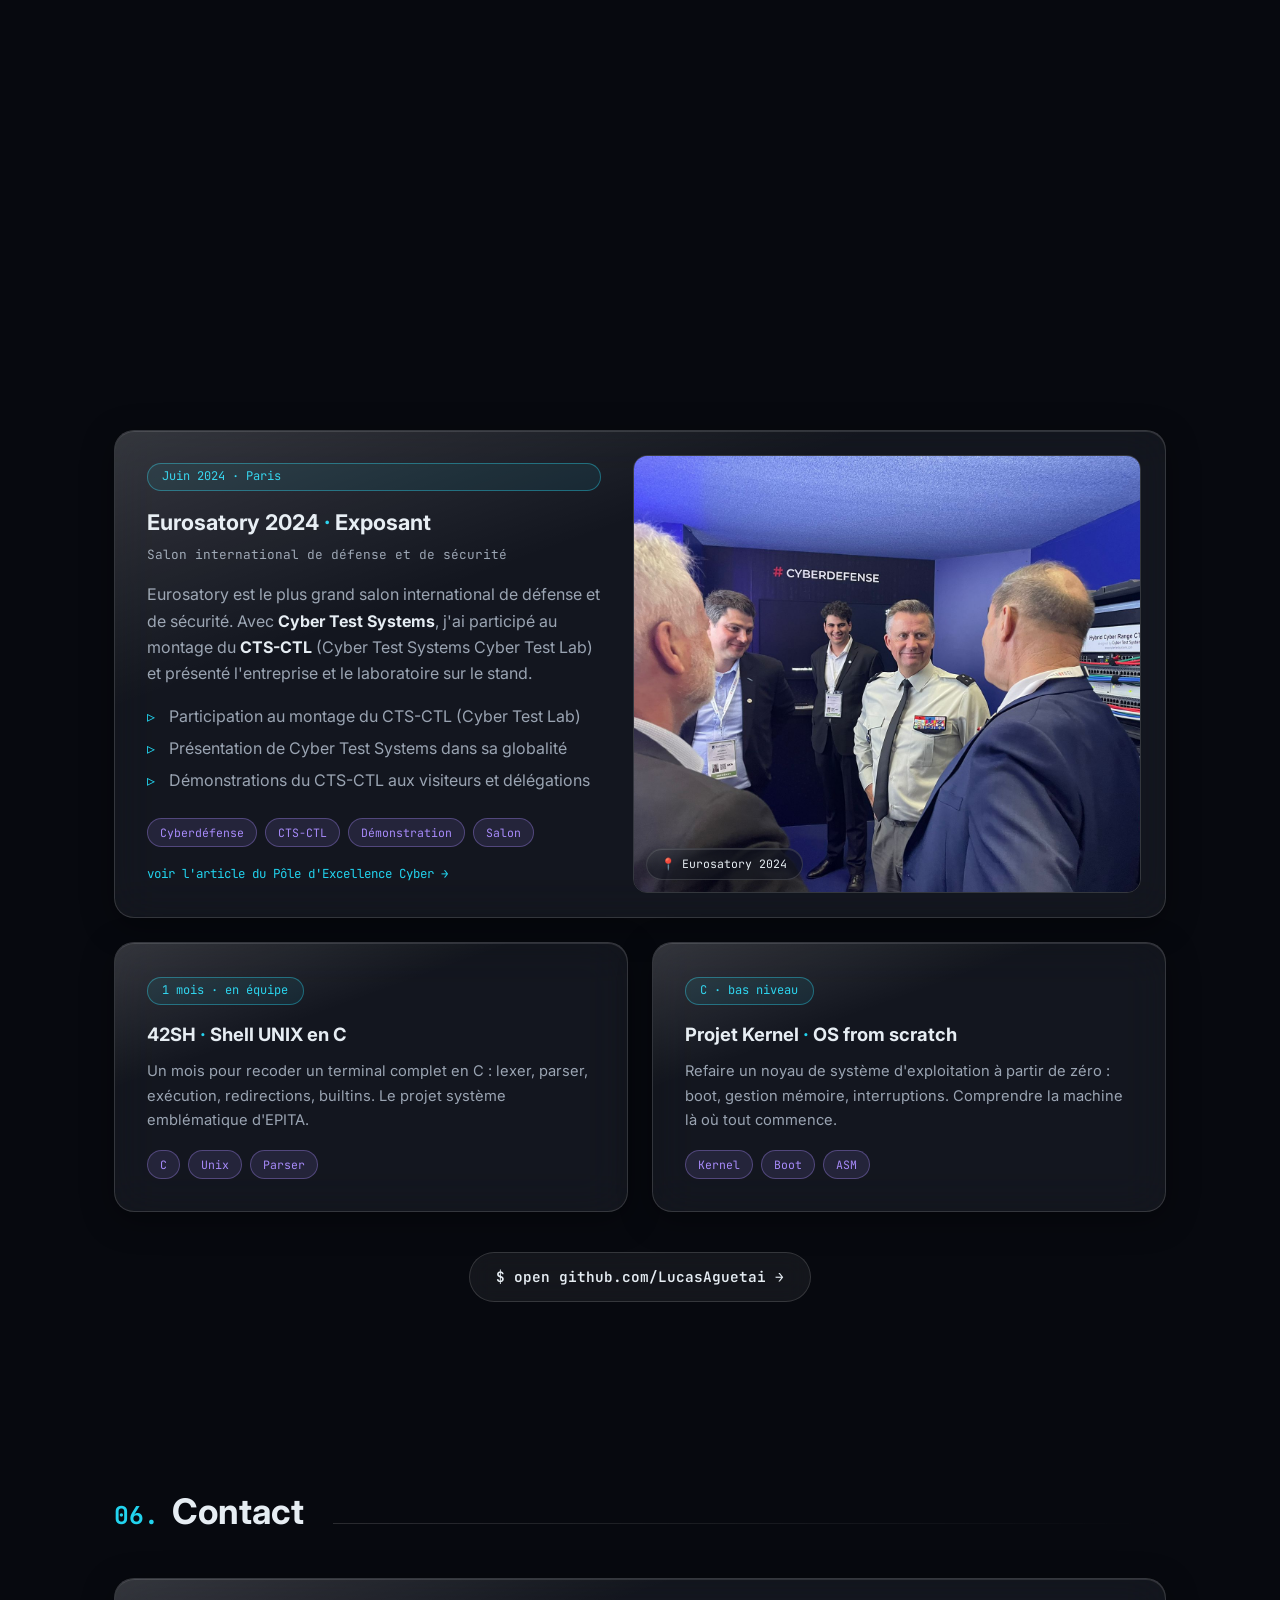
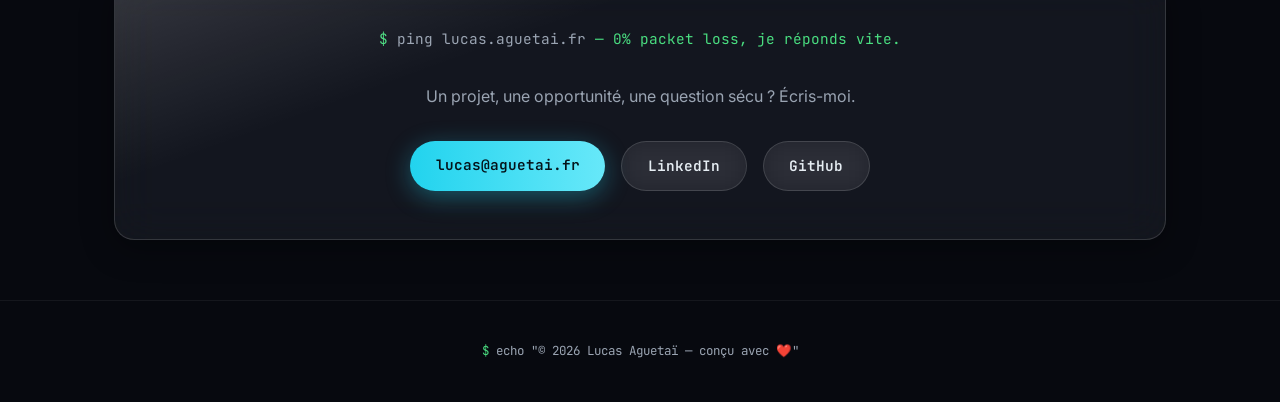
==== commit 2fc9b16c: "Contenu et images visibles pour les moteurs sans défilement" ====
--- a/index.html
+++ b/index.html
@@ -307,7 +307,7 @@
       <h2 class="section-title" data-i18n="title-projects"><span class="section-index mono">05.</span> Projets</h2>
       <div class="glass pe-card">
         <div class="pe-image">
-          <img src="assets/lucas-aguetai-pacific-endeavor.jpg" alt="Lucas Aguetaï accompagnant un participant lors de Pacific Endeavor" loading="lazy">
+          <img src="assets/lucas-aguetai-pacific-endeavor.jpg" alt="Lucas Aguetaï accompagnant un participant lors de Pacific Endeavor">
           <span class="pe-caption mono glass">📍 Pacific Endeavor</span>
         </div>
         <div class="pe-content">
@@ -332,7 +332,7 @@
       </div>
       <div class="glass pe-card pe-flip">
         <div class="pe-image">
-          <img src="assets/lucas-aguetai-eurosatory-2024.jpg" alt="Lucas Aguetaï sur le stand Cyber Test Systems à Eurosatory 2024" loading="lazy">
+          <img src="assets/lucas-aguetai-eurosatory-2024.jpg" alt="Lucas Aguetaï sur le stand Cyber Test Systems à Eurosatory 2024">
           <span class="pe-caption mono glass">📍 Eurosatory 2024</span>
         </div>
         <div class="pe-content">
